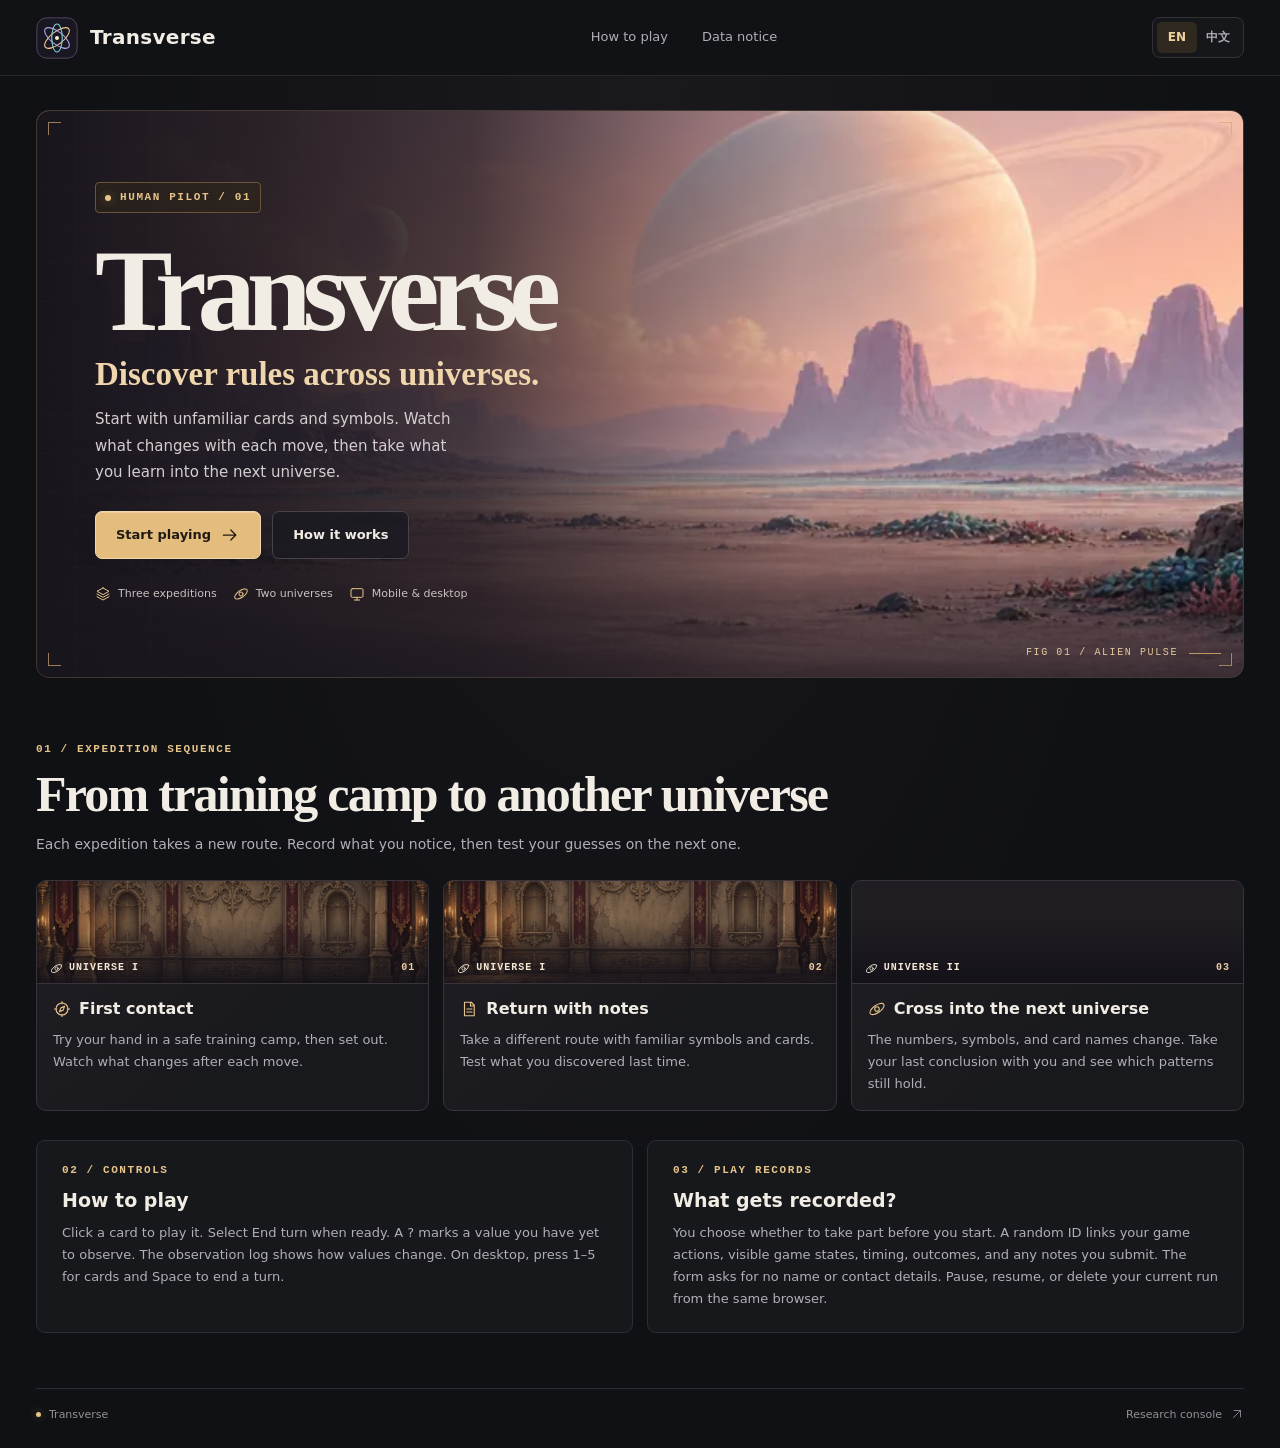
==== index.html @ e68b9b8f "Use the original Alien Pulse scene on the home page" ====
<!doctype html>
<html lang="en">
<head>
  <meta charset="utf-8">
  <meta name="agii-api" content="https://agii-field-lab.cheeky-elf-8664.chatgpt.site">
  <meta http-equiv="Content-Security-Policy" content="default-src 'none'; script-src 'self'; style-src 'self'; img-src 'self'; font-src 'self'; connect-src https://agii-field-lab.cheeky-elf-8664.chatgpt.site; form-action 'self'; base-uri 'none'">
  <meta name="viewport" content="width=device-width, initial-scale=1">
  <meta name="theme-color" content="#101114">
  <meta name="description" content="Transverse. A bilingual card game about discovering hidden rules across universes.">
  <meta name="robots" content="noindex, nofollow">
  <link rel="icon" href="./mark.svg" type="image/svg+xml">
  <link rel="stylesheet" href="./style.css?v=7">
  <link rel="stylesheet" href="./world-colors.css">
  <link rel="stylesheet" href="./world-layout.css?v=7">
  <title>Transverse</title>
</head>
<body>
  <div id="app"></div>
  <div id="announce" class="sr-only" aria-live="polite"></div>
  <noscript>Enable JavaScript to enter Transverse. 请启用 JavaScript 以进入 Transverse。</noscript>
  <script type="module" src="./app.mjs?v=7"></script>
</body>
</html>
---- style.css ----
:root {
  color-scheme: dark;
  --bg: #101114;
  --panel: #17181c;
  --panel-raised: #1c1d22;
  --line: #2d2e34;
  --line-warm: #51412d;
  --ink: #f2ede4;
  --muted: #b1aeb5;
  --dim: #949097;
  --gold: #e7c48a;
  --gold-bright: #f0d29e;
  --good: #add4ae;
  --mono: "Cascadia Mono", "SFMono-Regular", Consolas, monospace;
  --sans: Inter, system-ui, -apple-system, "Segoe UI", "Microsoft YaHei UI", "PingFang SC", sans-serif;
  --display: Georgia, "Times New Roman", serif;
  font: 16px/1.55 var(--sans);
  color: var(--ink);
  background: var(--bg);
}
html[lang="zh-CN"] { --display: "Songti SC", "Noto Serif CJK SC", SimSun, Georgia, serif; }
* { box-sizing: border-box; }
html { scroll-behavior: smooth; }
body { margin: 0; min-width: 280px; background: radial-gradient(ellipse at 50% 0, #1a191e 0, transparent 560px); }
body:has(dialog[open]) { overflow: hidden; }
button, input, textarea { font: inherit; }
a { color: inherit; text-decoration: none; }
button { color: inherit; cursor: pointer; }
button:disabled { cursor: default; opacity: .52; }
a:focus-visible, button:focus-visible, textarea:focus-visible, input:focus-visible, [tabindex]:focus-visible { outline: 2px solid var(--gold-bright); outline-offset: 3px; }
button:focus:not(:focus-visible) { outline: none; }
h1, h2, h3, p { margin: 0; }
svg { flex-shrink: 0; vertical-align: middle; }
.sr-only { position: absolute; width: 1px; height: 1px; padding: 0; margin: -1px; overflow: hidden; clip: rect(0,0,0,0); white-space: nowrap; border: 0; }
.frame { width: min(100% - 72px, 1240px); margin-inline: auto; }
.eyebrow { color: var(--gold); font: 600 11px/1.4 var(--mono); letter-spacing: .145em; text-transform: uppercase; }
.site-head { border-bottom: 1px solid #2a282d; background: #111215; }
.head-inner { display: flex; align-items: center; justify-content: space-between; gap: 24px; min-height: 75px; }
.brand { display: inline-flex; align-items: center; gap: 12px; flex-shrink: 0; }
.brand img { display: block; }
.brand strong { letter-spacing: .015em; line-height: 1.08; font-size: 20px; font-weight: 760; }
.site-head nav { display: flex; gap: 34px; color: var(--muted); font-size: 13px; }
.site-head nav a:hover, .site-foot a:hover { color: var(--gold-bright); }
.head-location { font-size: 13px; color: var(--muted); }
.head-tools { display: flex; align-items: center; gap: 10px; }
.language { display: flex; align-items: center; background: #16171b; border: 1px solid #343236; padding: 4px; border-radius: 8px; }
.language button { height: 31px; min-width: 40px; padding: 0 9px; border: 0; background: transparent; border-radius: 5px; color: var(--muted); font-size: 12px; font-weight: 700; }
.language button[aria-pressed="true"] { background: #30291f; color: var(--gold-bright); }
.language button:hover { color: var(--gold-bright); }
.icon-button { display: grid; place-items: center; width: 40px; height: 40px; border: 1px solid var(--line); border-radius: 7px; background: #191a1e; color: var(--muted); }
.icon-button:hover { color: var(--ink); border-color: var(--line-warm); }
.home-main { padding-top: 34px; }
.hero { position: relative; min-height: 568px; display: flex; align-items: center; isolation: isolate; overflow: hidden; border: 1px solid #413831; border-radius: 13px; background: #19151d; }
.hero-image, .hero-shade, .hero-grid { position: absolute; inset: 0; z-index: -1; }
.hero-image { background: url('./worlds/world-23.webp') 65% center / cover no-repeat; }
.hero-shade {
  background: linear-gradient(90deg, #19151d 0%, #19151de8 19%, #19151dc2 36%, #19151d20 63%, transparent 80%),
    linear-gradient(0deg, #19151db8, transparent 40%);
}
.hero-grid { opacity: .12; background-image: linear-gradient(#b99a6630 1px, transparent 1px), linear-gradient(90deg, #b99a6630 1px, transparent 1px); background-size: 38px 38px; mask-image: linear-gradient(90deg, #000, transparent 58%); }
.hero-content { padding: 43px 48px 47px 58px; width: min(100%, 650px); }
.hero-label { display: inline-flex; align-items: center; gap: 9px; border: 1px solid #6b5538; border-radius: 4px; padding: 7px 9px; background: #2d251a9c; }
.tag-dot, .status-dot, .foot-dot { flex: none; display: inline-block; width: 6px; height: 6px; border-radius: 50%; background: var(--gold); box-shadow: 0 0 10px #dcb87d70; }
.hero h1 { margin: 24px 0 11px; font: 560 clamp(62px, 9.1vw, 123px)/.92 Georgia, "Times New Roman", serif; letter-spacing: -.078em; }
.hero-tagline { max-width: 460px; margin-bottom: 12px; color: #f0d6ad; font: 550 clamp(21px, 2.6vw, 33px)/1.18 var(--display); text-wrap: balance; }
.hero-tagline + .hero-desc { max-width: 375px; }
.hero-desc { color: #d5ced0; font-size: 15px; line-height: 1.75; max-width: 400px; }
.hero-actions { display: flex; flex-wrap: wrap; gap: 11px; align-items: center; margin-top: 26px; }
.button { min-height: 43px; display: inline-flex; justify-content: center; align-items: center; gap: 9px; padding: 9px 16px; border: 1px solid transparent; border-radius: 7px; font-size: 13px; line-height: 1.28; font-weight: 750; text-align: center; transition: background .15s, border-color .15s, box-shadow .15s; }
.button.primary { color: #211913; border-color: #f0d8ad; background: #e4bd7e; box-shadow: inset 0 1px #f8ddb185; }
.button.primary:hover:enabled, a.button.primary:hover { background: #f2d59f; }
.button.secondary { color: var(--ink); border-color: #48434a; background: #1c1b21d9; }
.button.secondary:hover:enabled, a.button.secondary:hover { background: #29252a; border-color: #8b6f4b; }
.button.plain { color: var(--muted); background: transparent; }
.button.plain:hover:enabled { color: var(--ink); background: #242329; }
.button.danger { color: #23161a; border-color: #f2c3be; background: #eab2ad; }
.button.danger:hover:enabled { background: #f4d0cc; }
.button.danger-text { color: #f1b8b0; }
.hero-actions .button { min-height: 48px; padding-inline: 20px; }
.hero-facts { display: flex; flex-wrap: wrap; gap: 9px 16px; padding: 0; margin: 26px 0 0; list-style: none; }
.hero-facts li { display: inline-flex; align-items: center; gap: 7px; font-size: 11px; color: #c8c0bf; }
.hero-facts svg { color: var(--gold); }
.hero-plate { position: absolute; right: 22px; bottom: 19px; display: flex; align-items: center; gap: 11px; color: #e4c99c; text-transform: uppercase; font: 10px/1 var(--mono); letter-spacing: .16em; }
.hero-plate span { width: 32px; height: 1px; background: #bc965c; }
.corner { position: absolute; width: 13px; height: 13px; border: 0 solid #d2a972; opacity: .7; }
.top-left { top: 11px; left: 11px; border-width: 1px 0 0 1px; }
.top-right { top: 11px; right: 11px; border-width: 1px 1px 0 0; }
.bottom-left { bottom: 11px; left: 11px; border-width: 0 0 1px 1px; }
.bottom-right { bottom: 11px; right: 11px; border-width: 0 1px 1px 0; }
.home-section { padding: 64px 0 0; scroll-margin-top: 10px; }
.section-head .eyebrow { margin-bottom: 9px; }
.section-head h1, .section-head h2 { font: 600 clamp(31px, 4vw, 50px)/1.14 var(--display); letter-spacing: -.035em; }
.section-head > p:last-child { margin-top: 11px; color: var(--muted); font-size: 14px; }
.phase-grid { display: grid; grid-template-columns: repeat(3, minmax(0, 1fr)); gap: 14px; margin-top: 24px; }
.phase-tile { min-width: 0; overflow: hidden; border: 1px solid #39343b; border-radius: 10px; background: linear-gradient(140deg, #211e24, #18191d 64%); }
.phase-scene { position: relative; isolation: isolate; min-height: 103px; display: flex; align-items: flex-end; border-bottom: 1px solid #39343b; background: #232025; }
.phase-scene > img, .phase-scene::after { position: absolute; inset: 0; width: 100%; height: 100%; }
.phase-scene > img { z-index: -2; object-fit: cover; object-position: 48% 43%; }
.phase-tile:nth-child(2) .phase-scene > img { object-position: 48% 77%; }
.phase-scene::after { content: ''; z-index: -1; background: linear-gradient(0deg, #121017df, #1210172e 63%); }
.phase-coordinates { width: 100%; display: flex; align-items: center; justify-content: space-between; gap: 8px; padding: 8px 13px; color: #f5e8d4; font: 650 10px/1.4 var(--mono); letter-spacing: .1em; text-transform: uppercase; }
.phase-coordinates > span:first-child { display: inline-flex; align-items: center; gap: 6px; }
.phase-number { color: #ebcca2; }
.phase-content { padding: 13px 16px 16px; }
.phase-tile h3 { display: flex; align-items: center; gap: 8px; font-size: 16px; }
.phase-tile h3 svg { color: var(--gold); }
.option-icon { display: inline-grid; place-items: center; border: 1px solid #584833; border-radius: 7px; background: #2c241d; color: var(--gold); }
.phase-tile p, .info-tile > p:not(.eyebrow) { color: var(--muted); margin-top: 7px; font-size: 13px; line-height: 1.68; }
.home-info { display: grid; grid-template-columns: 1fr 1fr; gap: 14px; margin-top: 29px; }
.info-tile { padding: 22px 25px; border: 1px solid var(--line); border-radius: 9px; background: var(--panel); }
.info-tile h2 { font-size: 19px; margin-top: 7px; }
.info-tile .button { margin-top: 14px; }
.site-foot { margin-top: 55px; padding: 17px 0 25px; border-top: 1px solid var(--line); display: flex; align-items: center; justify-content: space-between; gap: 12px; font-size: 11px; color: var(--dim); }
.site-foot > * { display: inline-flex; align-items: center; gap: 8px; }
.foot-dot { width: 5px; height: 5px; }
.flash { display: flex; align-items: center; gap: 14px; margin-top: 15px; padding: 10px 13px; border: 1px solid var(--line-warm); border-radius: 6px; background: #2b231a; color: #edd5ab; font-size: 13px; }
.flash button { color: var(--gold-bright); background: transparent; border: 0; text-decoration: underline; }
.loading { color: var(--muted); padding-top: 50px; padding-bottom: 30px; }

.game-main { padding-top: 26px; }
.run-top { display: flex; align-items: flex-end; justify-content: space-between; gap: 12px; margin-bottom: 17px; }
.run-title h1 { font: 600 clamp(26px, 3.3vw, 41px)/1.15 var(--display); letter-spacing: -.035em; margin-top: 3px; }
.run-title h1 span { color: var(--gold); }
.run-title h1 small { font: 13px var(--mono); letter-spacing: .05em; color: var(--dim); }
.run-top-right { display: flex; align-items: center; gap: 14px; }
.life-dots { display: flex; align-items: center; gap: 5px; }
.life-dots span { display: grid; place-items: center; width: 28px; height: 26px; border-radius: 4px; border: 1px solid var(--line); color: var(--dim); font: 11px var(--mono); }
.life-dots .current { color: var(--gold-bright); border-color: #9d794c; background: #34291e; }
.life-dots .passed { color: var(--good); }
.save-mark { display: flex; align-items: center; gap: 6px; color: var(--muted); font-size: 11px; white-space: nowrap; }
.save-mark .status-dot { background: var(--good); box-shadow: 0 0 10px #add4ae52; }
.route-track { display: flex; align-items: center; gap: 13px; margin-bottom: 16px; min-height: 51px; border: 1px solid var(--line); border-radius: 8px; padding: 8px 13px; background: var(--panel); }
.route-track .eyebrow { color: var(--muted); white-space: nowrap; }
.route-track ol { display: flex; align-items: center; list-style: none; margin: 0; padding: 0; }
.route-track li { display: flex; align-items: center; color: #8a8589; }
.route-track li::after { content: ''; width: clamp(9px, 2vw, 24px); height: 1px; background: var(--line); }
.route-track li:last-child::after { display: none; }
.route-track li svg { width: 29px; height: 28px; padding: 5px; border: 1px solid #343137; border-radius: 4px; }
.route-track li.passed svg { color: var(--muted); }
.route-track li.current svg { color: var(--gold-bright); border-color: #937145; background: #34281d; }
.game-grid { display: grid; grid-template-columns: minmax(0, 2.25fr) minmax(260px, 1fr); gap: 16px; align-items: start; }
.combat-block { min-width: 0; }
.arena { min-height: 308px; display: grid; grid-template-rows: auto minmax(144px, 1fr) auto; position: relative; isolation: isolate; overflow: hidden; border: 1px solid #554637; border-radius: 10px; background: #18151a; }
.arena-visual, .arena-shade { position: absolute; inset: 0; z-index: -1; }
.arena-visual { opacity: .85; }
.arena-shade { background: radial-gradient(ellipse at 50% 40%, #15131740 0, #121217bc 70%), linear-gradient(0deg, #101115 0, transparent 70%); }
.arena-top { padding: 14px 17px 0; display: flex; justify-content: space-between; gap: 10px; align-items: center; }
.arena-top .eyebrow { display: flex; align-items: center; gap: 7px; }
.arena-turn { font-size: 12px; color: var(--muted); }
.arena-turn strong { color: var(--ink); font: 15px var(--mono); margin-left: 4px; }
.arena-figure { display: grid; place-items: center; padding-top: 1px; }
.arena-readouts { display: grid; grid-template-columns: 1fr 1fr; gap: 13px; padding: 0 14px 14px; }
.readout { min-width: 0; min-height: 86px; padding: 8px 9px; border: 1px solid #4a3e34; border-radius: 6px; background: #141316e8; }
.readout h2 { color: var(--muted); font-size: 10px; letter-spacing: .09em; text-transform: uppercase; margin-bottom: 4px; }
.readout h2 span { letter-spacing: 0; text-transform: none; margin-left: 3px; color: var(--gold); }
.slots { display: flex; flex-wrap: wrap; gap: 4px; margin: 0; }
.slots div { display: grid; justify-items: center; min-width: 34px; padding: 2px 4px; line-height: 1.23; border: 1px solid #3b3539; border-radius: 3px; background: #211d23; }
.slots dt { font: 9px var(--mono); color: var(--dim); }
.slots dd { margin: 2px 0 0; font: 700 15px/1 var(--mono); color: var(--ink); }
.slots .unknown { color: #c5a77e; }
.camp-line { margin-top: 9px; display: flex; align-items: center; gap: 8px; font-size: 11px; color: var(--muted); }
.camp-count { display: inline-block; white-space: nowrap; padding: 3px 6px; border: 1px solid #5e4c36; border-radius: 4px; color: var(--gold); font: 600 10px/1.35 var(--mono); }
.quick-observation { display: none; }
.hand { margin-top: 16px; }
.hand-title { display: flex; align-items: center; justify-content: space-between; margin-bottom: 8px; }
.hand-title h2 { font-size: 13px; font-weight: 730; }
.hand-title span { font: 11px var(--mono); color: var(--dim); }
.cards { display: grid; grid-template-columns: repeat(5, minmax(0, 1fr)); gap: 8px; min-height: 121px; }
.hand-card { min-width: 0; min-height: 121px; padding: 6px 7px 8px; display: grid; grid-template-rows: auto 1fr auto auto; justify-items: center; color: #eee2d1; text-align: center; border: 1px solid #564531; border-radius: 8px; background: radial-gradient(ellipse at 50% 37%, #413128 0, transparent 66%), #201c23; transition: transform .15s, border-color .15s, background-color .15s; }
.hand-card:hover:enabled { transform: translateY(-3px); border-color: #e4bd7e; background-color: #2a222a; }
.card-top { display: flex; justify-content: space-between; align-items: center; width: 100%; }
.card-top kbd { color: #b1a49a; font: 10px/1 var(--mono); }
.card-cost { display: grid; place-items: center; min-width: 21px; height: 21px; border: 1px solid #a27d4e; border-radius: 50%; color: var(--gold-bright); font: 600 11px var(--mono); background: #302418; }
.card-sigil { color: #dbb57b; }
.card-sigil svg { width: 51px; height: 51px; }
.hand-card strong { max-width: 100%; font: 700 clamp(10px, 1.45vw, 13px)/1.3 var(--mono); overflow-wrap: anywhere; }
.card-rule { width: 21px; height: 1px; background: #8f6c46; margin-top: 6px; }
.empty-hand { grid-column: 1 / -1; place-content: center; color: var(--muted); border: 1px dashed var(--line); border-radius: 8px; padding: 13px; text-align: center; font-size: 13px; }
.turn-actions, .camp-actions { display: flex; gap: 8px; align-items: center; }
.turn-actions { justify-content: space-between; margin-top: 12px; }
.notebook { min-width: 0; border: 1px solid #39363e; border-radius: 9px; overflow: hidden; background: #17181d; }
.log-tabs { display: grid; grid-template-columns: 1fr 1fr; border-bottom: 1px solid #333139; }
.log-tabs button { min-height: 46px; padding: 5px 6px; display: flex; justify-content: center; align-items: center; gap: 5px; border: 0; border-bottom: 2px solid transparent; background: #1b1b21; color: var(--muted); font-size: 11px; line-height: 1.15; font-weight: 700; }
.log-tabs button + button { border-left: 1px solid #333139; }
.log-tabs button:hover { color: var(--ink); }
.log-tabs button[aria-pressed="true"] { background: #252128; color: var(--gold-bright); border-bottom-color: #d0a26a; }
.log-tabs sup { color: var(--gold-bright); font: 9px var(--mono); }
.log-scroll { height: min(498px, 60vh); min-height: 235px; overflow: auto; scrollbar-color: #51414a transparent; overscroll-behavior: contain; }
.log-list { margin: 0; padding: 0 11px; list-style: none; }
.log-list > li { padding: 10px 1px; border-bottom: 1px solid #2c2b32; }
.log-list > li:last-child { border-bottom: 0; }
.log-line-title { display: flex; gap: 8px; align-items: baseline; font-size: 12px; color: #dcd4d5; }
.log-seq { font: 10px var(--mono); color: var(--dim); }
.deltas { display: flex; flex-wrap: wrap; gap: 4px; margin: 5px 0 0 27px; }
.delta { font: 10px/1.3 var(--mono); padding: 2px 4px; border-radius: 3px; background: #25232b; color: #d5ccd2; }
.delta b { color: var(--gold); }
.delta span { color: #a59aa2; }
.log-list li p { padding-left: 27px; color: var(--muted); font-size: 11px; }
.carried-notes { padding: 12px; color: var(--muted); font-size: 13px; }
.carried-notes article { padding: 11px 10px; border: 1px solid var(--line); border-radius: 5px; background: #1d1c22; }
.carried-notes article + article { margin-top: 7px; }
.carried-notes article p { margin-top: 5px; white-space: pre-wrap; overflow-wrap: anywhere; }
.carried-notes .eyebrow { font-size: 9px; }
.step-panel { min-height: 360px; border: 1px solid #4d4035; border-radius: 10px; overflow: hidden; background: linear-gradient(137deg, #271f24, #17181d 57%); }
.step-art { height: 120px; display: grid; place-items: center; color: var(--gold); border-bottom: 1px solid #493b32; background: radial-gradient(ellipse at 50% 50%, #493524 0, #201c23 58%); }
.step-art svg { filter: drop-shadow(0 0 14px #d8ae6c6b); }
.step-content { padding: 21px 25px 26px; }
.step-content h2 { margin-top: 5px; font: 600 clamp(23px, 3.1vw, 34px)/1.18 var(--display); }
.step-content p { margin-top: 8px; color: var(--muted); font-size: 13px; }
.options { display: grid; grid-template-columns: repeat(auto-fit, minmax(min(155px, 100%), 1fr)); gap: 8px; margin-top: 19px; }
.option { display: flex; align-items: center; gap: 8px; min-height: 51px; padding: 7px 9px; border: 1px solid #514235; border-radius: 6px; background: #231e24; color: var(--ink); text-align: left; font-size: 13px; font-weight: 700; }
.option:hover:enabled { border-color: #bd9865; background: #30242a; }
.option > svg { margin-left: auto; color: #c8a576; width: 15px; }
.option-icon { width: 32px; height: 32px; font: 10px var(--mono); flex: none; }
.option-icon svg { width: 20px; height: 20px; }
.skip-reward { margin-top: 6px; }
#note-form { margin-top: 13px; }
textarea { resize: vertical; width: 100%; min-height: 98px; padding: 10px; border: 1px solid #4b4248; border-radius: 6px; background: #15151a; color: var(--ink); font-size: 14px; }
textarea::placeholder { color: var(--dim); }
.note-actions { display: flex; align-items: center; gap: 8px; margin-top: 8px; }
#note-count { margin-right: auto; color: var(--dim); font: 11px var(--mono); }
.complete-panel { max-width: 790px; margin: 14px auto 0; padding: 37px 29px 31px; text-align: center; border: 1px solid #5c4933; border-radius: 12px; background: radial-gradient(ellipse at 50% 0, #3a2c22 0, #19181e 60%); }
.complete-sigil { color: var(--gold-bright); margin-bottom: 14px; }
.complete-panel h1 { font: 600 clamp(32px, 5vw, 55px)/1.12 var(--display); margin: 7px 0; }
.complete-panel > p:not(.eyebrow) { color: var(--muted); }
.result-grid { margin: 21px auto 16px; display: grid; grid-template-columns: repeat(3, 1fr); gap: 8px; max-width: 630px; }
.result-grid article { display: grid; gap: 4px; border: 1px solid var(--line-warm); border-radius: 7px; padding: 11px 6px; background: #1c1a20; }
.result-grid small { color: var(--muted); }
.run-id { display: flex; align-items: center; justify-content: center; flex-wrap: wrap; gap: 7px; font-size: 11px; color: var(--muted); }
.run-id code, .run-id strong { color: var(--gold); overflow-wrap: anywhere; }
.complete-actions { display: flex; justify-content: center; flex-wrap: wrap; gap: 8px; margin-top: 19px; }

dialog { width: min(100% - 28px, 510px); max-height: calc(100% - 28px); overflow: auto; border: 1px solid #6c553d; border-radius: 11px; padding: 24px; color: var(--ink); background: #1e1b22; box-shadow: 0 24px 80px #0009; }
dialog::backdrop { background: #0c0b10d9; backdrop-filter: blur(3px); }
.dialog-close { position: absolute; right: 10px; top: 10px; width: 33px; height: 33px; }
dialog h2 { margin: 5px 28px 10px 0; font: 600 29px/1.15 var(--display); }
dialog p:not(.eyebrow) { color: var(--muted); margin-top: 10px; font-size: 13px; line-height: 1.65; }
.check-label { display: flex; align-items: center; gap: 9px; margin-top: 14px; padding: 10px; border: 1px solid #4e423c; border-radius: 6px; background: #282126; font-size: 13px; }
.check-label input { width: 17px; height: 17px; flex: none; accent-color: var(--gold); }
.dialog-actions { display: flex; justify-content: flex-end; flex-wrap: wrap; gap: 7px; margin-top: 15px; }
.menu-options { display: grid; gap: 8px; }
.dialog-alert { padding: 6px 8px; border: 1px solid var(--line-warm); border-radius: 4px; }
div.dialog-alert { margin-top: 10px; }
dialog div.dialog-alert p { margin: 0; }
.research-main { padding-top: 41px; }
.research-main .info-tile { margin-top: 19px; max-width: 565px; }
.stat-grid { display: grid; grid-template-columns: repeat(4, minmax(0, 1fr)); gap: 9px; margin-top: 19px; }
.stat-tile { display: grid; gap: 6px; padding: 13px; border: 1px solid var(--line); border-radius: 7px; background: var(--panel); }
.stat-tile span { color: var(--muted); font-size: 12px; }
.stat-tile strong { color: var(--gold-bright); font: 650 clamp(16px, 3vw, 26px) var(--mono); }
.research-actions { display: flex; flex-wrap: wrap; gap: 7px; margin-top: 15px; }
.research-table { margin-top: 16px; padding: 13px; border: 1px solid var(--line); border-radius: 7px; background: var(--panel); }
.research-table h2 { font-size: 16px; margin-bottom: 7px; }
.research-table p { color: var(--muted); font-size: 13px; }
.table-scroll { overflow-x: auto; }
table { width: 100%; border-collapse: collapse; text-align: left; font-size: 12px; }
th, td { padding: 7px 8px; border-bottom: 1px solid var(--line); white-space: nowrap; }
th { color: var(--muted); }
td code { color: var(--gold); }
.run-link { display: inline-flex; align-items: center; gap: 5px; min-height: 32px; padding: 3px 7px; border: 1px solid var(--line-warm); border-radius: 5px; background: transparent; color: var(--gold-bright); }
.run-link:hover, .run-link[aria-expanded="true"] { background: #312820; }
.more-records { margin-top: 10px; }
.run-detail { scroll-margin: 12px; }
.run-detail-head { display: flex; justify-content: space-between; gap: 10px; flex-wrap: wrap; margin-bottom: 8px; }
.run-detail-head code { color: var(--gold); font: 11px var(--mono); overflow-wrap: anywhere; }
.run-detail-head .button { min-height: 32px; padding: 5px 8px; }
.event-list { display: grid; gap: 5px; margin-top: 10px; }
.event-row { border: 1px solid var(--line); border-radius: 6px; background: #1b1b21; }
.event-row > summary { display: grid; grid-template-columns: 44px minmax(140px, 1fr) minmax(120px, .8fr) auto; align-items: baseline; gap: 8px; min-height: 40px; padding: 9px 11px; cursor: pointer; }
.event-row > summary:hover, .event-row[open] > summary { background: #29242a; }
.event-row > summary code { color: var(--gold); }
.event-row > summary strong { font-size: 13px; }
.event-row > summary :is(span,time) { color: var(--muted); font-size: 11px; }
.event-content { padding: 10px 11px 13px; border-top: 1px solid var(--line); }
.event-content h4 { margin: 10px 0 4px; font-size: 12px; }
.event-content .log-list { padding-inline: 0; }
.event-note { white-space: pre-wrap; overflow-wrap: anywhere; }
.event-raw { margin-top: 9px; color: var(--gold); font-size: 12px; }
.event-raw > summary { cursor: pointer; }
.event-raw pre { max-height: 330px; overflow: auto; padding: 8px; border: 1px solid var(--line); border-radius: 4px; background: #121318; color: var(--ink); font: 11px/1.5 var(--mono); }

@media (max-width: 950px) {
  .frame { width: calc(100% - 44px); }
  .hero { min-height: 518px; }
  .hero-content { padding-left: 37px; }
  .hero-shade { background: linear-gradient(90deg, #19151df7, #19151de8 27%, #19151d9e 53%, #19151d1a 78%), linear-gradient(0deg, #19151db8, transparent 40%); }
}
@media (max-width: 710px) {
  .frame { width: calc(100% - 30px); }
  .head-inner { min-height: 64px; }
  .site-head nav, .head-location { display: none; }
  .home-main { padding-top: 16px; }
  .hero { min-height: 500px; align-items: flex-end; }
  .hero-image { background-position: 73% center; }
  .hero-shade {
    background: linear-gradient(90deg, #19151d85, transparent 78%),
      linear-gradient(0deg, #19151dfa, #19151dc7 43%, #19151d7a 67%, transparent 100%);
  }
  .hero-content { padding: 30px 24px 52px; }
  .hero h1 { font-size: clamp(46px, 13.6vw, 87px); }
  .hero-tagline { max-width: 280px; }
  .hero-desc { max-width: 310px; font-size: 14px; }
  .hero-facts { margin-top: 20px; }
  .hero-plate { bottom: 14px; right: 18px; }
  .home-section { padding-top: 35px; }
  .phase-grid, .home-info, .game-grid { grid-template-columns: 1fr; }
  .phase-grid { gap: 8px; margin-top: 15px; }
  .phase-scene { min-height: 76px; }
  .phase-content { padding: 10px 12px 12px; }
  .home-info { margin-top: 16px; gap: 8px; }
  .info-tile { padding: 14px; }
  .site-foot { margin-top: 34px; }
  .game-main { padding-top: 17px; }
  .game-grid { gap: 13px; }
  .arena { min-height: 236px; grid-template-rows: auto minmax(110px, 1fr) auto; }
  .arena-readouts { gap: 6px; padding: 0 8px 8px; }
  .readout { min-height: 66px; padding: 5px 6px; }
  .slots div { min-width: 25px; padding: 1px 3px; }
  .slots dd { font-size: 12px; }
  .cards { gap: 5px; min-height: 93px; }
  .hand-card { min-height: 93px; padding: 4px 3px 5px; }
  .card-sigil svg { width: 39px; height: 39px; }
  .card-rule { margin-top: 4px; }
  .hand { margin-top: 10px; }
  .card-cost { min-width: 17px; height: 17px; font-size: 9px; }
  .log-scroll { height: 230px; min-height: 0; }
  .quick-observation { display: block; background: #19191e; border: 1px solid var(--line); border-radius: 5px; margin-top: 7px; }
  .quick-observation .log-list > li { padding: 5px 0; }
  .turn-actions { margin-top: 8px; }
  .turn-actions .button { padding: 7px 8px; font-size: 12px; }
  .step-panel { min-height: 0; }
  .step-art { height: 88px; }
  .step-art svg { width: 41px; }
  .step-content { padding: 15px; }
  .stat-grid { grid-template-columns: repeat(2, minmax(0, 1fr)); }
  .event-row > summary { grid-template-columns: 33px minmax(0, 1fr); gap: 4px 7px; }
  .event-row > summary time { grid-column: 2; }
}
@media (max-width: 390px) {
  .frame { width: calc(100% - 22px); }
  .hero-content { padding-inline: 18px; }
  .hero-actions .button { padding-inline: 12px; }
  .hero-facts { gap: 7px 9px; }
  .hero-facts li { font-size: 10px; }
  .life-dots { display: none; }
  .route-track { gap: 6px; padding-inline: 7px; }
  .route-track .eyebrow { font-size: 9px; }
  .route-track li svg { width: 23px; height: 23px; padding: 3px; }
  .route-track li::after { width: 6px; }
  .turn-actions, .camp-actions { gap: 4px; }
  .turn-actions .button { min-height: 42px; padding-inline: 5px; font-size: 11px; }
  .camp-actions svg { display: none; }
  .result-grid .eyebrow { font-size: 8px; }
  .result-grid strong { font-size: 13px; }
}
@media (prefers-reduced-motion: reduce) {
  *, *::before, *::after { scroll-behavior: auto !important; transition: none !important; }
}
---- world-colors.css ----
.world-shell[data-world="0"] {
  --world-bg: #080808;
  --world-panel: #090909;
  --world-ink: #eee9d9;
  --world-muted: #b5ae9e;
  --world-accent: #b52332;
  --world-accent2: #e8cb72;
  --world-edge: #841722;
  --world-key: #eee9d9;
  --world-on-accent: #fffaf0;
  --world-scheme: dark;
  --world-saved: #a6d6a8;
}
.world-shell[data-world="1"] {
  --world-bg: #171713;
  --world-panel: #26261d;
  --world-ink: #e8dfbc;
  --world-muted: #b8ad8a;
  --world-accent: #a5a178;
  --world-accent2: #d8b960;
  --world-edge: #6e7158;
  --world-key: #a5a178;
  --world-on-accent: #101014;
  --world-scheme: dark;
  --world-saved: #a6d6a8;
}
.world-shell[data-world="2"] {
  --world-bg: #14100f;
  --world-panel: #24201c;
  --world-ink: #f2dfbb;
  --world-muted: #bba58d;
  --world-accent: #ca653a;
  --world-accent2: #edb640;
  --world-edge: #815142;
  --world-key: #f2dfbb;
  --world-on-accent: #101014;
  --world-scheme: dark;
  --world-saved: #a6d6a8;
}
.world-shell[data-world="3"] {
  --world-bg: #050f0d;
  --world-panel: #0a211b;
  --world-ink: #c5ffb5;
  --world-muted: #83c7a2;
  --world-accent: #71e993;
  --world-accent2: #d4fa70;
  --world-edge: #2b7557;
  --world-key: #71e993;
  --world-on-accent: #101014;
  --world-scheme: dark;
  --world-saved: #a6d6a8;
}
.world-shell[data-world="4"] {
  --world-bg: #171f20;
  --world-panel: #243031;
  --world-ink: #f1ead1;
  --world-muted: #b2beb2;
  --world-accent: #e7c983;
  --world-accent2: #88bcb8;
  --world-edge: #819b8f;
  --world-key: #e7c983;
  --world-on-accent: #101014;
  --world-scheme: dark;
  --world-saved: #a6d6a8;
}
.world-shell[data-world="5"] {
  --world-bg: #150b2a;
  --world-panel: #231138;
  --world-ink: #f6dbf4;
  --world-muted: #b89ec9;
  --world-accent: #f265bf;
  --world-accent2: #63f7d6;
  --world-edge: #833279;
  --world-key: #f265bf;
  --world-on-accent: #101014;
  --world-scheme: dark;
  --world-saved: #a6d6a8;
}
.world-shell[data-world="6"] {
  --world-bg: #081a1e;
  --world-panel: #102b30;
  --world-ink: #e8ddbd;
  --world-muted: #96b9b7;
  --world-accent: #c8a466;
  --world-accent2: #62c5c8;
  --world-edge: #8d7950;
  --world-key: #c8a466;
  --world-on-accent: #101014;
  --world-scheme: dark;
  --world-saved: #a6d6a8;
}
.world-shell[data-world="7"] {
  --world-bg: #392d28;
  --world-panel: #514033;
  --world-ink: #f3dfb2;
  --world-muted: #cdb68c;
  --world-accent: #deae61;
  --world-accent2: #a65742;
  --world-edge: #9b704b;
  --world-key: #f3dfb2;
  --world-on-accent: #101014;
  --world-scheme: dark;
  --world-saved: #a6d6a8;
}
.world-shell[data-world="8"] {
  --world-bg: #e2d9bb;
  --world-panel: #f2e9d1;
  --world-ink: #302f29;
  --world-muted: #55543e;
  --world-accent: #a7413e;
  --world-accent2: #5f8070;
  --world-edge: #8d8061;
  --world-key: #302f29;
  --world-on-accent: #fffaf0;
  --world-scheme: light;
  --world-saved: #276740;
}
.world-shell[data-world="9"] {
  --world-bg: #080e1a;
  --world-panel: #101d2c;
  --world-ink: #e2eaf6;
  --world-muted: #99adc7;
  --world-accent: #9faece;
  --world-accent2: #80c8e1;
  --world-edge: #4a6283;
  --world-key: #9faece;
  --world-on-accent: #101014;
  --world-scheme: dark;
  --world-saved: #a6d6a8;
}
.world-shell[data-world="10"] {
  --world-bg: #111111;
  --world-panel: #202020;
  --world-ink: #e1e1dc;
  --world-muted: #a4a4a0;
  --world-accent: #bdbdb6;
  --world-accent2: #888888;
  --world-edge: #606060;
  --world-key: #bdbdb6;
  --world-on-accent: #101014;
  --world-scheme: dark;
  --world-saved: #a6d6a8;
}
.world-shell[data-world="11"] {
  --world-bg: #071d20;
  --world-panel: #102d2e;
  --world-ink: #e5f6dc;
  --world-muted: #9ccbc7;
  --world-accent: #8adeb4;
  --world-accent2: #81c4ff;
  --world-edge: #447b70;
  --world-key: #8adeb4;
  --world-on-accent: #101014;
  --world-scheme: dark;
  --world-saved: #a6d6a8;
}
.world-shell[data-world="12"] {
  --world-bg: #171d23;
  --world-panel: #222c31;
  --world-ink: #e0e3c8;
  --world-muted: #acb4a3;
  --world-accent: #c3be72;
  --world-accent2: #94c3c0;
  --world-edge: #687e78;
  --world-key: #c3be72;
  --world-on-accent: #101014;
  --world-scheme: dark;
  --world-saved: #a6d6a8;
}
.world-shell[data-world="13"] {
  --world-bg: #292d2b;
  --world-panel: #383d36;
  --world-ink: #e9dfc1;
  --world-muted: #b9b5a0;
  --world-accent: #e1986c;
  --world-accent2: #a5bbaa;
  --world-edge: #81796a;
  --world-key: #e9dfc1;
  --world-on-accent: #101014;
  --world-scheme: dark;
  --world-saved: #a6d6a8;
}
.world-shell[data-world="14"] {
  --world-bg: #22151b;
  --world-panel: #332025;
  --world-ink: #f0d8af;
  --world-muted: #bba497;
  --world-accent: #c2a364;
  --world-accent2: #b35f65;
  --world-edge: #896350;
  --world-key: #c2a364;
  --world-on-accent: #101014;
  --world-scheme: dark;
  --world-saved: #a6d6a8;
}
.world-shell[data-world="15"] {
  --world-bg: #131a19;
  --world-panel: #1c2926;
  --world-ink: #f2e3bd;
  --world-muted: #b0b99a;
  --world-accent: #e0ba65;
  --world-accent2: #d76456;
  --world-edge: #82704b;
  --world-key: #e0ba65;
  --world-on-accent: #101014;
  --world-scheme: dark;
  --world-saved: #a6d6a8;
}
.world-shell[data-world="16"] {
  --world-bg: #29261f;
  --world-panel: #3a362b;
  --world-ink: #e4d6b5;
  --world-muted: #bfb28f;
  --world-accent: #c9aa64;
  --world-accent2: #9baa79;
  --world-edge: #8c7856;
  --world-key: #c9aa64;
  --world-on-accent: #101014;
  --world-scheme: dark;
  --world-saved: #a6d6a8;
}
.world-shell[data-world="17"] {
  --world-bg: #dfc797;
  --world-panel: #f1e1b9;
  --world-ink: #403025;
  --world-muted: #624a35;
  --world-accent: #b55338;
  --world-accent2: #567f76;
  --world-edge: #876243;
  --world-key: #403025;
  --world-on-accent: #fffaf0;
  --world-scheme: light;
  --world-saved: #276740;
}
.world-shell[data-world="18"] {
  --world-bg: #e3daca;
  --world-panel: #f6ecda;
  --world-ink: #3c4a45;
  --world-muted: #4e5d50;
  --world-accent: #c16b52;
  --world-accent2: #538f8b;
  --world-edge: #799b91;
  --world-key: #3c4a45;
  --world-on-accent: #101014;
  --world-scheme: light;
  --world-saved: #276740;
}
.world-shell[data-world="19"] {
  --world-bg: #222d29;
  --world-panel: #303b34;
  --world-ink: #e4e4c8;
  --world-muted: #bdc3a7;
  --world-accent: #dce1bb;
  --world-accent2: #a4b394;
  --world-edge: #929f85;
  --world-key: #dce1bb;
  --world-on-accent: #101014;
  --world-scheme: dark;
  --world-saved: #a6d6a8;
}
.world-shell[data-world="20"] {
  --world-bg: #172d25;
  --world-panel: #294735;
  --world-ink: #d7e5a4;
  --world-muted: #9fbc79;
  --world-accent: #b4d17f;
  --world-accent2: #748f55;
  --world-edge: #718d57;
  --world-key: #b4d17f;
  --world-on-accent: #101014;
  --world-scheme: dark;
  --world-saved: #a6d6a8;
}
.world-shell[data-world="21"] {
  --world-bg: #141e38;
  --world-panel: #202e4a;
  --world-ink: #ede6c4;
  --world-muted: #adbacb;
  --world-accent: #deba71;
  --world-accent2: #86c7d4;
  --world-edge: #827555;
  --world-key: #deba71;
  --world-on-accent: #101014;
  --world-scheme: dark;
  --world-saved: #a6d6a8;
}
.world-shell[data-world="22"] {
  --world-bg: #0f1020;
  --world-panel: #1b1731;
  --world-ink: #f6dff1;
  --world-muted: #bfa3c9;
  --world-accent: #f272ba;
  --world-accent2: #67e5ed;
  --world-edge: #883e8a;
  --world-key: #f272ba;
  --world-on-accent: #101014;
  --world-scheme: dark;
  --world-saved: #a6d6a8;
}
.world-shell[data-world="23"] {
  --world-bg: #12222b;
  --world-panel: #1b3540;
  --world-ink: #e5f1e9;
  --world-muted: #a2c8cd;
  --world-accent: #7de1d5;
  --world-accent2: #e4b07c;
  --world-edge: #4e8390;
  --world-key: #7de1d5;
  --world-on-accent: #101014;
  --world-scheme: dark;
  --world-saved: #a6d6a8;
}
.world-shell[data-world="24"] {
  --world-bg: #182633;
  --world-panel: #243b49;
  --world-ink: #e2edf0;
  --world-muted: #a9c5d1;
  --world-accent: #caaa74;
  --world-accent2: #98d0df;
  --world-edge: #6d91a0;
  --world-key: #caaa74;
  --world-on-accent: #101014;
  --world-scheme: dark;
  --world-saved: #a6d6a8;
}
.world-shell[data-world="25"] {
  --world-bg: #27231c;
  --world-panel: #3b3427;
  --world-ink: #e6d9b5;
  --world-muted: #b5ad8e;
  --world-accent: #c7a86a;
  --world-accent2: #8fa99c;
  --world-edge: #8b7752;
  --world-key: #c7a86a;
  --world-on-accent: #101014;
  --world-scheme: dark;
  --world-saved: #a6d6a8;
}
.world-shell[data-world="26"] {
  --world-bg: #cbc9b9;
  --world-panel: #e2dfcc;
  --world-ink: #383d36;
  --world-muted: #505647;
  --world-accent: #797c63;
  --world-accent2: #947f61;
  --world-edge: #919581;
  --world-key: #383d36;
  --world-on-accent: #101014;
  --world-scheme: light;
  --world-saved: #276740;
}
.world-shell[data-world="27"] {
  --world-bg: #1e2012;
  --world-panel: #2c301c;
  --world-ink: #f2e7b3;
  --world-muted: #bfb97e;
  --world-accent: #dcbd65;
  --world-accent2: #9cbb6d;
  --world-edge: #7d824e;
  --world-key: #dcbd65;
  --world-on-accent: #101014;
  --world-scheme: dark;
  --world-saved: #a6d6a8;
}
.world-shell[data-world="28"] {
  --world-bg: #05232f;
  --world-panel: #0a3945;
  --world-ink: #dcfcf1;
  --world-muted: #99cbcb;
  --world-accent: #6be4ce;
  --world-accent2: #edbb7c;
  --world-edge: #367f8b;
  --world-key: #6be4ce;
  --world-on-accent: #101014;
  --world-scheme: dark;
  --world-saved: #a6d6a8;
}
.world-shell[data-world="29"] {
  --world-bg: #e1dbe0;
  --world-panel: #f4eef0;
  --world-ink: #594e63;
  --world-muted: #61556b;
  --world-accent: #b75d81;
  --world-accent2: #659596;
  --world-edge: #b8a4b3;
  --world-key: #594e63;
  --world-on-accent: #101014;
  --world-scheme: light;
  --world-saved: #276740;
}
---- world-layout.css ----
@font-face {
  font-family: "AGII Retro";
  src: url('./retro-font.woff') format('woff');
  font-display: swap;
}

.world-shell {
  --ink: var(--world-ink);
  --muted: var(--world-muted);
  --dim: var(--world-muted);
  --gold: var(--world-key);
  --gold-bright: var(--world-key);
  --line: var(--world-edge);
  --line-warm: var(--world-edge);
  --panel: var(--world-panel);
  --panel-raised: color-mix(in srgb, var(--world-panel), var(--world-ink) 7%);
  --surface: color-mix(in srgb, var(--world-panel) 93%, transparent);
  --trim: color-mix(in srgb, var(--world-panel), var(--world-accent) 16%);
  --world-radius: 8px;
  --card-radius: 8px;
  --readout-radius: 5px;
  --world-heading: var(--display);
  --world-card-font: var(--mono);
  color: var(--world-ink);
  color-scheme: var(--world-scheme);
  padding-bottom: 24px;
  background: radial-gradient(ellipse at 50% 12%, var(--trim) 0, transparent 75%), var(--world-bg);
}
.world-shell[data-type="pixel"] { --world-heading: "AGII Retro", var(--display); }
.world-shell[data-type="terminal"] { --world-heading: var(--mono); }
.world-shell[data-type="sans"] { --world-heading: var(--sans); }
.world-shell .run-title h1, .world-shell .step-content h2 { font-family: var(--world-heading); }
.world-shell[data-type="pixel"] .run-title h1 { font-size: clamp(20px, 3vw, 32px); line-height: 1.28; }
.world-shell[data-type="pixel"] .step-content h2 { font-size: clamp(18px, 2.6vw, 27px); }
.world-name { display: flex; align-items: center; gap: 9px; flex-wrap: wrap; color: var(--world-ink); font-size: 12px; font-weight: 730; margin-bottom: 4px; }
.world-name .eyebrow { display: inline-flex; align-items: center; gap: 6px; padding: 3px 6px; border: 1px solid var(--world-edge); border-radius: var(--readout-radius); background: var(--world-panel); }
.world-coordinate { color: var(--world-muted); font: 10px var(--mono); }
.arrival { display: inline-flex; align-items: center; gap: 5px; color: var(--world-key); font-size: 11px; }
.world-shell .save-mark .status-dot { background: var(--world-saved); box-shadow: none; }
.world-shell .save-mark[data-pending="true"] .status-dot { background: var(--world-key); }
.world-shell .tag-dot { background: var(--world-accent2); box-shadow: 0 0 8px var(--world-accent2); }
.world-shell .life-dots .current, .world-shell .route-track li.current svg { background: var(--trim); border-color: var(--world-accent); }
.world-shell .life-dots .passed, .world-shell .route-track li, .world-shell .route-track li.passed svg { color: var(--world-muted); }
.world-shell .route-track li svg { border-color: var(--world-edge); }
.world-shell .route-track, .world-shell .notebook, .world-shell .step-panel, .world-shell .arena, .world-shell .complete-panel { border-radius: var(--world-radius); border-color: var(--world-edge); }
.world-shell .button.primary { background: var(--world-accent); border-color: var(--world-accent); color: var(--world-on-accent); box-shadow: none; }
.world-shell .button.primary:hover:enabled { background: color-mix(in srgb, var(--world-accent) 85%, var(--world-panel)); }
.world-shell .button.secondary, .world-shell a.button.secondary { color: var(--world-ink); background: var(--world-panel); border-color: var(--world-edge); }
.world-shell .button.secondary:hover:enabled, .world-shell a.button.secondary:hover { background: var(--trim); border-color: var(--world-accent); }
.world-shell .button.plain:hover:enabled { color: var(--world-ink); background: var(--trim); }
.world-shell .button, .world-shell .option { border-radius: var(--readout-radius); }
.world-shell :focus-visible { outline-color: var(--world-key); }

.world-shell .arena {
  grid-template: "top" auto "figure" minmax(160px, 1fr) "readouts" auto / minmax(0, 1fr);
  min-height: 326px;
  background: var(--world-bg);
}
.arena-visual img, .arena-visual > svg, .step-scene img, .step-scene > svg { display: block; width: 100%; height: 100%; object-fit: cover; }
.world-shell .arena-shade { background: linear-gradient(0deg, color-mix(in srgb, var(--world-bg) 73%, transparent), transparent 37%), radial-gradient(ellipse at 50% 40%, transparent 20%, color-mix(in srgb, var(--world-bg) 30%, transparent)); }
.world-shell .arena-top {
  grid-area: top;
  justify-self: stretch;
  margin: 9px 11px 0;
  padding: 6px 8px;
  border: 1px solid var(--world-edge);
  border-radius: var(--readout-radius);
  background: var(--surface);
}
.world-shell .arena-figure { grid-area: figure; min-width: 0; padding: 0 6px; }
.arena-figure > img, .arena-figure > svg { display: block; max-width: 100%; width: 176px; height: 176px; object-fit: contain; filter: drop-shadow(0 9px 8px #141019aa); }
.world-shell .arena-readouts { grid-area: readouts; gap: 8px; padding: 0 10px 10px; }
.world-shell .readout { min-height: 69px; border: 1px solid var(--world-edge); border-radius: var(--readout-radius); background: var(--surface); }
.world-shell .readout h2 span { color: var(--world-key); }
.world-shell .slots div { border-color: var(--world-edge); border-radius: var(--readout-radius); background: var(--panel-raised); }
.world-shell .slots .unknown { color: var(--world-key); }
.world-shell .camp-count { color: var(--world-key); border-color: var(--world-edge); background: var(--world-panel); }
.world-shell .hand-card {
  color: var(--world-ink);
  border: 1px solid var(--world-edge);
  border-radius: var(--card-radius);
  background: radial-gradient(ellipse at 50% 36%, var(--trim), transparent 69%), var(--world-panel);
}
.world-shell .hand-card:hover:enabled { border-color: var(--world-accent); background-color: var(--trim); }
.world-shell .hand-card strong { font-family: var(--world-card-font); }
.world-shell .card-top kbd { color: var(--world-muted); }
.world-shell .card-cost { color: var(--world-key); border-color: var(--world-edge); background: var(--world-panel); }
.world-shell .card-sigil { color: var(--world-key); }
.world-shell .card-rule { background: var(--world-accent); }
.world-shell .notebook, .world-shell .quick-observation { background: var(--world-panel); }
.world-shell .log-tabs, .world-shell .log-tabs button + button, .world-shell .log-list > li { border-color: var(--world-edge); }
.world-shell .log-tabs button { color: var(--world-muted); background: var(--world-panel); border-bottom-color: transparent; }
.world-shell .log-tabs button[aria-pressed="true"] { color: var(--world-key); background: var(--trim); border-bottom-color: var(--world-accent); }
.world-shell .log-line-title, .world-shell .delta { color: var(--world-ink); }
.world-shell .delta, .world-shell .carried-notes article { background: var(--panel-raised); }
.world-shell .delta span { color: var(--world-muted); }
.world-shell .log-scroll { scrollbar-color: var(--world-edge) transparent; }
.world-shell .step-panel, .world-shell .complete-panel { background: linear-gradient(136deg, var(--trim), var(--world-panel) 63%); }
.world-shell .step-art { position: relative; isolation: isolate; border-color: var(--world-edge); background: var(--world-bg); }
.step-scene { position: absolute; z-index: -1; inset: 0; opacity: .82; }
.step-art > span { display: grid; place-items: center; width: 60px; height: 60px; border: 1px solid var(--world-edge); border-radius: var(--world-radius); background: var(--surface); }
.world-shell .step-art svg { filter: none; }
.world-shell .option, .world-shell .result-grid article, .world-shell textarea { border-color: var(--world-edge); background: var(--world-panel); }
.world-shell .option:hover:enabled { border-color: var(--world-accent); background: var(--trim); }
.world-shell .option > svg, .world-shell .option-icon { color: var(--world-key); }
.world-shell .option-icon { border-color: var(--world-edge); border-radius: var(--readout-radius); background: var(--trim); }

.world-shell[data-family="retro"] { --world-radius: 2px; --card-radius: 2px; --readout-radius: 1px; }
.world-shell[data-family="retro"] :is(.arena, .notebook, .hand-card) { box-shadow: inset 0 0 0 2px var(--world-panel), inset 0 0 0 3px var(--world-edge); }
.world-shell[data-family="retro"] .card-cost { border-radius: 1px; }
.world-shell[data-family="relic"] { --world-radius: 7px; --card-radius: 5px; --readout-radius: 4px; --world-card-font: var(--display); }
.world-shell[data-family="relic"] .hand-card { box-shadow: inset 0 0 0 3px var(--world-panel), inset 0 0 0 4px var(--world-edge); }
.world-shell[data-family="relic"] .card-cost { border-radius: 4px; }
.world-shell[data-family="relic"] .card-sigil { transform: scale(1.09); }
.world-shell[data-family="terminal"] { --world-radius: 1px; --card-radius: 3px; --readout-radius: 1px; --world-heading: var(--mono); }
.world-shell[data-family="terminal"] :is(.readout, .hand-card, .step-panel) { border-style: dashed; }
.world-shell[data-family="terminal"] .hand-card { background: repeating-linear-gradient(0deg, transparent 0 4px, color-mix(in srgb, var(--world-ink) 5%, transparent) 4px 5px), var(--world-panel); }
.world-shell[data-family="terminal"] .card-cost { border-radius: 0; border-style: dashed; }
.world-shell[data-family="orbital"] { --world-radius: 12px; --card-radius: 3px 15px; --readout-radius: 3px 8px; }
.world-shell[data-family="orbital"] .hand-card { border-top: 3px solid var(--world-edge); background: linear-gradient(153deg, var(--trim), var(--world-panel) 55%); }
.world-shell[data-family="orbital"] .card-cost { border-radius: 3px 7px; }
.world-shell[data-family="paper"] { --world-radius: 5px; --card-radius: 8px 6px 11px 4px; --readout-radius: 5px; --world-card-font: var(--display); }
.world-shell[data-family="paper"] .hand-card { box-shadow: 2px 3px 0 var(--world-edge); background: linear-gradient(156deg, var(--panel-raised) 18%, var(--world-panel) 19% 83%, var(--trim) 84%); }
.world-shell[data-family="paper"] .step-panel { border-left: 4px double var(--world-edge); }
.world-shell[data-family="organic"] { --world-radius: 21px; --card-radius: 19px 19px 9px 9px; --readout-radius: 9px; }
.world-shell[data-family="organic"] .hand-card { background: radial-gradient(ellipse at 50% 45%, var(--trim) 5%, var(--world-panel) 73%); }
.world-shell[data-family="organic"] .card-rule { width: 28px; border-radius: 50%; }
.world-shell[data-family="organic"] .readout { backdrop-filter: blur(5px); }

.world-shell[data-layout="flanks"] .arena {
  grid-template: "top top top" auto "me figure them" minmax(225px, 1fr) / minmax(120px, 1fr) minmax(140px, 1.25fr) minmax(120px, 1fr);
}
.world-shell[data-layout="flanks"] .arena-readouts { display: contents; }
.world-shell[data-layout="flanks"] .readout:first-child { grid-area: me; margin: 0 0 10px 10px; }
.world-shell[data-layout="flanks"] .readout:last-child { grid-area: them; margin: 0 10px 10px 0; }
.world-shell[data-layout="flanks"] .readout { align-self: end; min-height: 85px; }
.world-shell[data-layout="flanks"] .slots { display: grid; grid-template-columns: repeat(auto-fit, minmax(34px, 1fr)); }
.world-shell[data-layout="folio"] .arena { grid-template: "top top" auto "figure readouts" minmax(225px, 1fr) / minmax(140px, 1.25fr) minmax(160px, 1fr); }
.world-shell[data-layout="folio"] .arena-readouts { grid-template-columns: minmax(0, 1fr); align-content: end; padding: 5px 10px 10px 0; }
.world-shell[data-layout="folio"] .readout { min-height: 62px; }

@media (min-width: 711px) and (max-height: 820px) {
  .world-shell .arena { min-height: 276px; }
  .arena-figure > img, .arena-figure > svg { width: 151px; height: 151px; }
}

@media (max-width: 710px) {
  .world-shell .arena { min-height: 239px; grid-template-rows: auto minmax(115px, 1fr) auto; }
  .arena-figure > img, .arena-figure > svg { width: 112px; height: 112px; }
  .world-shell .arena-top { margin: 6px 7px 0; }
  .world-shell .arena-readouts { padding: 0 6px 6px; gap: 6px; }
  .world-shell .readout { min-height: 51px; }
  .world-shell[data-layout="flanks"] .arena { grid-template: "top top top" auto "me figure them" minmax(178px, 1fr) / minmax(67px, 1fr) minmax(82px, 1.18fr) minmax(67px, 1fr); }
  .world-shell[data-layout="flanks"] .readout { min-height: 54px; }
  .world-shell[data-layout="flanks"] .readout:first-child { margin: 0 0 6px 6px; }
  .world-shell[data-layout="flanks"] .readout:last-child { margin: 0 6px 6px 0; }
  .world-shell[data-layout="flanks"] .slots { grid-template-columns: repeat(auto-fit, minmax(25px, 1fr)); }
  .world-shell[data-layout="folio"] .arena { grid-template: "top top" auto "figure readouts" minmax(178px, 1fr) / minmax(96px, 1.06fr) minmax(123px, 1fr); }
  .world-shell[data-layout="folio"] .arena-readouts { padding: 4px 6px 6px 0; }
  .world-shell[data-layout="folio"] .readout { min-height: 49px; }
  .world-name { gap: 5px; }
  .arrival { font-size: 10px; }
  .world-shell .step-art > span { width: 49px; height: 49px; }
  .world-shell .step-art > span svg { width: 30px; }
}
@media (max-width: 390px) { .arrival svg { display: none; } }
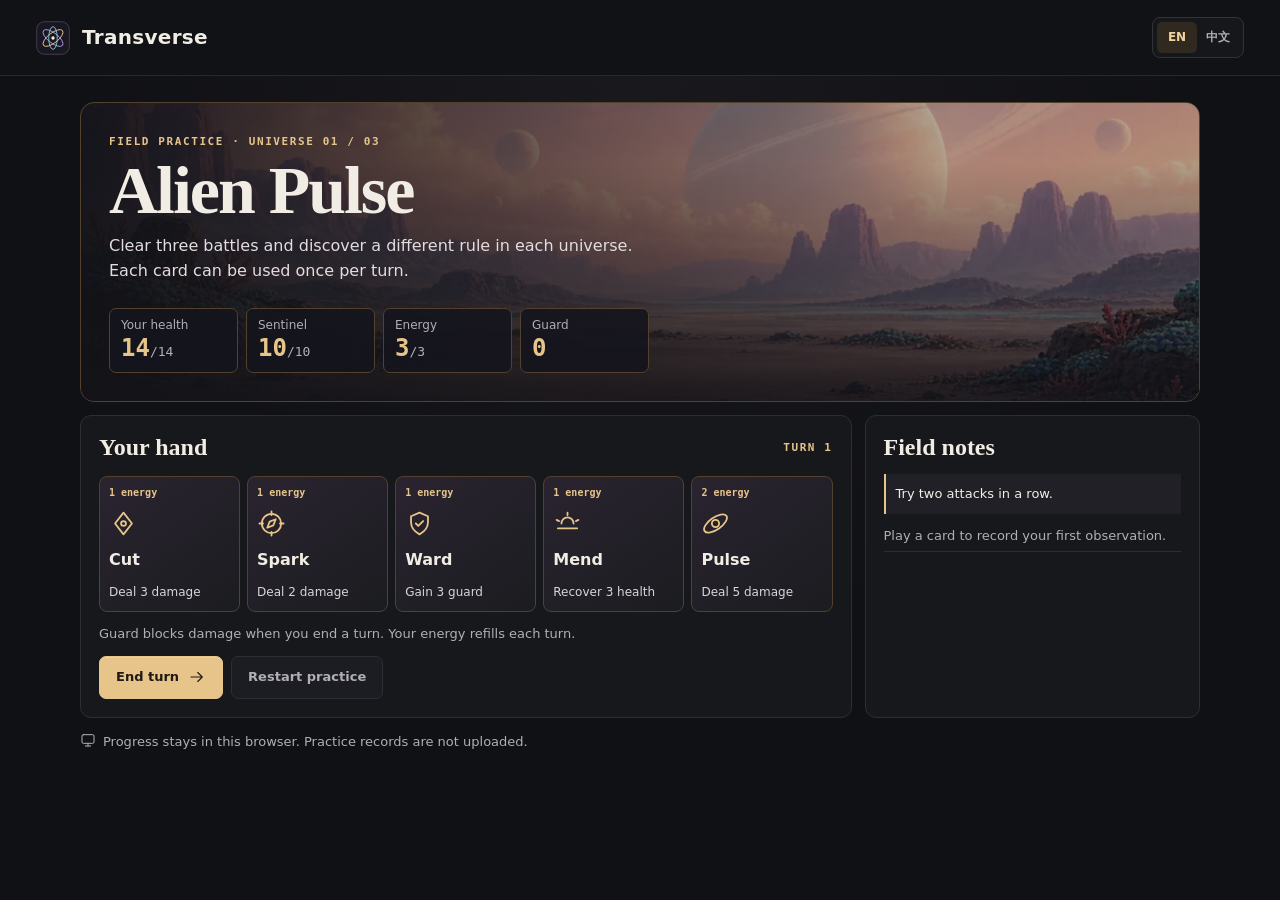
==== commit 9c6a7497: "Run public Transverse practice entirely in the browser" ====
--- a/index.html
+++ b/index.html
@@ -2,22 +2,19 @@
 <html lang="en">
 <head>
   <meta charset="utf-8">
-  <meta name="agii-api" content="https://agii-field-lab.cheeky-elf-8664.chatgpt.site">
-  <meta http-equiv="Content-Security-Policy" content="default-src 'none'; script-src 'self'; style-src 'self'; img-src 'self'; font-src 'self'; connect-src https://agii-field-lab.cheeky-elf-8664.chatgpt.site; form-action 'self'; base-uri 'none'">
+  <meta http-equiv="Content-Security-Policy" content="default-src 'none'; script-src 'self'; style-src 'self'; img-src 'self'; connect-src 'none'; form-action 'none'; base-uri 'none'">
   <meta name="viewport" content="width=device-width, initial-scale=1">
   <meta name="theme-color" content="#101114">
-  <meta name="description" content="Transverse. A bilingual card game about discovering hidden rules across universes.">
+  <meta name="description" content="Play three Transverse practice battles in your browser.">
   <meta name="robots" content="noindex, nofollow">
   <link rel="icon" href="./mark.svg" type="image/svg+xml">
   <link rel="stylesheet" href="./style.css?v=7">
-  <link rel="stylesheet" href="./world-colors.css">
-  <link rel="stylesheet" href="./world-layout.css?v=7">
-  <title>Transverse</title>
+  <link rel="stylesheet" href="./practice/practice.css">
+  <title>Transverse · Practice</title>
 </head>
 <body>
-  <div id="app"></div>
-  <div id="announce" class="sr-only" aria-live="polite"></div>
-  <noscript>Enable JavaScript to enter Transverse. 请启用 JavaScript 以进入 Transverse。</noscript>
-  <script type="module" src="./app.mjs?v=7"></script>
+  <div id="practice"></div>
+  <noscript>Enable JavaScript to play. 请启用 JavaScript 后开始试玩。</noscript>
+  <script type="module" src="./practice/practice.mjs"></script>
 </body>
 </html>
--- a/practice/practice.css
+++ b/practice/practice.css
@@ -0,0 +1,82 @@
+.practice-wrap {
+  --accent: #e7c48a;
+  --accent-dark: #51412d;
+  max-width: 1120px;
+  padding: 26px 0 32px;
+}
+.practice-wrap[data-world="1"] { --accent: #a9dfcd; --accent-dark: #395650; }
+.practice-wrap[data-world="2"] { --accent: #d3bdf2; --accent-dark: #524466; }
+.practice-hero {
+  position: relative;
+  isolation: isolate;
+  min-height: 300px;
+  display: flex;
+  flex-direction: column;
+  justify-content: flex-end;
+  gap: 24px;
+  padding: 28px;
+  border: 1px solid var(--accent-dark);
+  border-radius: 14px;
+  overflow: hidden;
+  background: #222028;
+}
+.practice-scene, .practice-hero::after { position: absolute; inset: 0; width: 100%; height: 100%; z-index: -1; }
+.practice-scene { object-fit: cover; object-position: 60% center; }
+.practice-hero::after { content: ""; background: linear-gradient(90deg, #121217f5, #12121752 78%), linear-gradient(0deg, #111116d9, transparent 80%); }
+.practice-intro { max-width: 540px; }
+.practice-wrap .eyebrow { color: var(--accent); }
+.practice-intro h1 { margin: 6px 0 9px; font: 600 clamp(37px, 6vw, 68px)/1.02 var(--display); letter-spacing: -.03em; }
+.practice-intro > p:last-child { color: #e3dce0; }
+.practice-metrics { display: grid; grid-template-columns: repeat(4, minmax(0, 1fr)); gap: 8px; max-width: 540px; }
+.practice-metrics > div { min-width: 0; padding: 7px 11px 9px; background: #14151de6; border: 1px solid var(--accent-dark); border-radius: 7px; }
+.practice-metrics span { display: block; font-size: 12px; color: var(--muted); }
+.practice-metrics strong { display: block; color: var(--accent); font: 700 24px/1.2 var(--mono); }
+.practice-metrics small { color: var(--muted); font-size: 13px; font-weight: 500; }
+.practice-grid { display: grid; grid-template-columns: minmax(0, 2.3fr) minmax(245px, 1fr); gap: 13px; margin-top: 13px; }
+.practice-play, .practice-notes { min-width: 0; padding: 18px; border: 1px solid var(--line); border-radius: 11px; background: var(--panel); }
+.practice-heading { display: flex; align-items: center; justify-content: space-between; gap: 12px; }
+.practice-play h2, .practice-notes h2 { font: 600 24px/1.16 var(--display); }
+.practice-hand { display: grid; grid-template-columns: repeat(5, minmax(0, 1fr)); gap: 7px; margin-top: 14px; }
+.practice-card {
+  min-height: 136px;
+  min-width: 0;
+  display: flex;
+  flex-direction: column;
+  justify-content: space-between;
+  align-items: start;
+  gap: 5px;
+  padding: 9px;
+  text-align: left;
+  border-radius: 8px;
+  border: 1px solid var(--accent-dark);
+  background: linear-gradient(145deg, #2a2430, #1b1c20);
+}
+.practice-card:not(:disabled):hover { border-color: var(--accent); background: #302a36; }
+.practice-card-cost { font: 600 10px/1.3 var(--mono); color: var(--accent); }
+.practice-card-icon { color: var(--accent); }
+.practice-card > span:last-child { color: #dad4db; font-size: 12px; }
+.practice-guide, .practice-local { color: var(--muted); font-size: 13px; }
+.practice-guide { margin: 12px 0; }
+.practice-actions { display: flex; align-items: center; flex-wrap: wrap; gap: 8px; }
+.practice-actions .primary { border-color: var(--accent); background: var(--accent); }
+.practice-quiet { color: var(--muted); background: var(--panel-raised); border-color: var(--line); }
+.practice-result { color: var(--accent); margin-top: 9px; }
+.practice-result:empty { display: none; }
+.practice-clue { margin: 12px 0; padding: 10px; border-left: 2px solid var(--accent); background: #202026; font-size: 13px; }
+.practice-notes ol { display: grid; gap: 6px; margin: 0; padding: 0; list-style: none; font-size: 13px; color: var(--muted); }
+.practice-notes li { padding-bottom: 5px; border-bottom: 1px solid var(--line); }
+.practice-local { display: flex; align-items: start; gap: 7px; margin-top: 14px; }
+
+@media (max-width: 800px) {
+  .practice-grid { grid-template-columns: 1fr; }
+  .practice-wrap { width: calc(100% - 30px); padding-top: 15px; }
+  .practice-hero { padding: 17px; min-height: 264px; }
+}
+@media (max-width: 530px) {
+  .practice-hand { grid-template-columns: repeat(3, minmax(0, 1fr)); }
+  .practice-play, .practice-notes { padding: 13px; }
+  .practice-card { min-height: 120px; padding: 8px; }
+  .practice-metrics > div { padding-inline: 7px; }
+  .practice-metrics strong { font-size: 20px; }
+  .practice-intro > p:last-child { font-size: 14px; }
+}
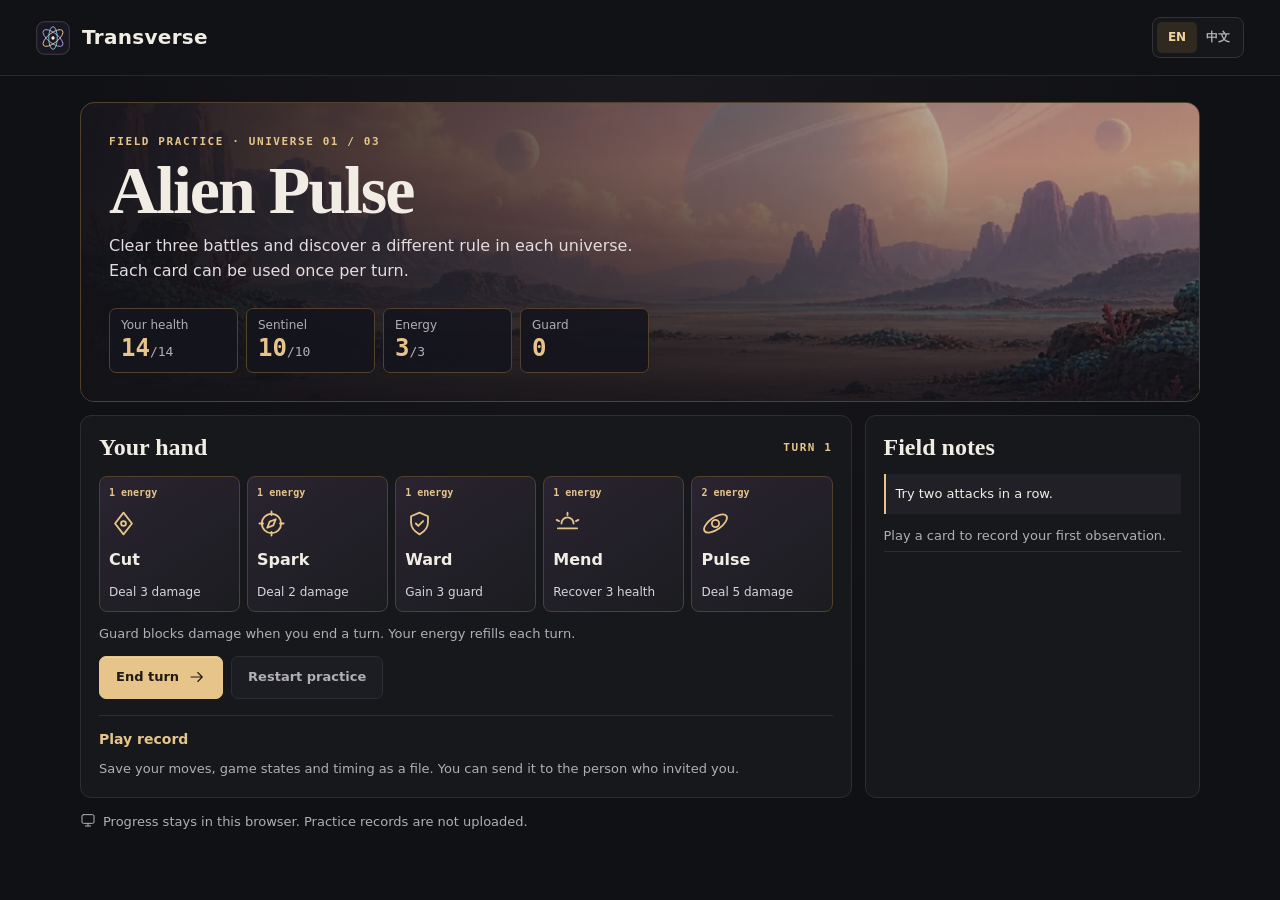
==== commit d12dc861: "Let players download their practice records" ====
--- a/index.html
+++ b/index.html
@@ -9,12 +9,12 @@
   <meta name="robots" content="noindex, nofollow">
   <link rel="icon" href="./mark.svg" type="image/svg+xml">
   <link rel="stylesheet" href="./style.css?v=7">
-  <link rel="stylesheet" href="./practice/practice.css">
+  <link rel="stylesheet" href="./practice/practice.css?v=2">
   <title>Transverse · Practice</title>
 </head>
 <body>
   <div id="practice"></div>
   <noscript>Enable JavaScript to play. 请启用 JavaScript 后开始试玩。</noscript>
-  <script type="module" src="./practice/practice.mjs"></script>
+  <script type="module" src="./practice/practice.mjs?v=2"></script>
 </body>
 </html>
--- a/practice/practice.css
+++ b/practice/practice.css
@@ -58,10 +58,14 @@
 .practice-guide, .practice-local { color: var(--muted); font-size: 13px; }
 .practice-guide { margin: 12px 0; }
 .practice-actions { display: flex; align-items: center; flex-wrap: wrap; gap: 8px; }
-.practice-actions .primary { border-color: var(--accent); background: var(--accent); }
+.practice-wrap .button.primary { border-color: var(--accent); background: var(--accent); }
 .practice-quiet { color: var(--muted); background: var(--panel-raised); border-color: var(--line); }
 .practice-result { color: var(--accent); margin-top: 9px; }
 .practice-result:empty { display: none; }
+.practice-record { display: grid; justify-items: start; gap: 8px; margin-top: 16px; padding-top: 13px; border-top: 1px solid var(--line); }
+.practice-record h3 { margin: 0; font-size: 14px; color: var(--accent); }
+.practice-record p, .practice-record label { color: var(--muted); font-size: 13px; }
+.practice-record textarea { width: 100%; padding: 9px 10px; resize: vertical; color: var(--ink); background: var(--panel-raised); border: 1px solid var(--line); border-radius: 7px; }
 .practice-clue { margin: 12px 0; padding: 10px; border-left: 2px solid var(--accent); background: #202026; font-size: 13px; }
 .practice-notes ol { display: grid; gap: 6px; margin: 0; padding: 0; list-style: none; font-size: 13px; color: var(--muted); }
 .practice-notes li { padding-bottom: 5px; border-bottom: 1px solid var(--line); }
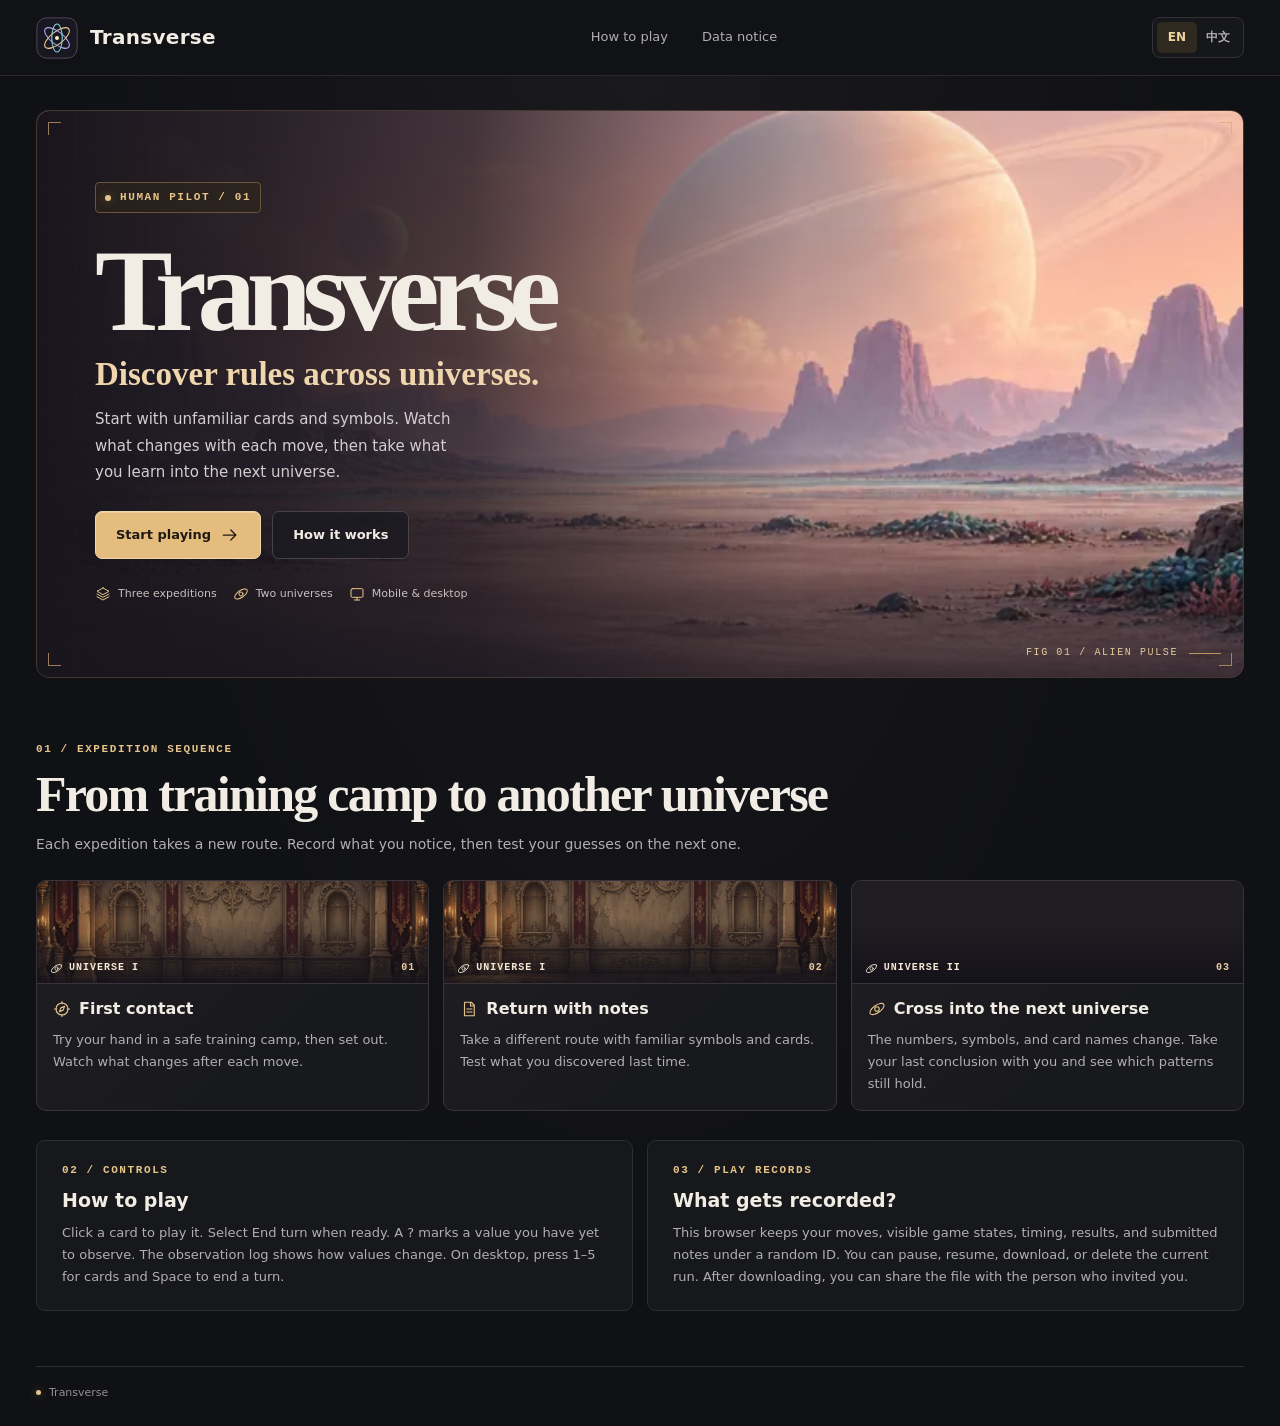
==== commit 5745b979: "Restore the original Transverse expeditions in the browser" ====
--- a/index.html
+++ b/index.html
@@ -2,19 +2,21 @@
 <html lang="en">
 <head>
   <meta charset="utf-8">
-  <meta http-equiv="Content-Security-Policy" content="default-src 'none'; script-src 'self'; style-src 'self'; img-src 'self'; connect-src 'none'; form-action 'none'; base-uri 'none'">
+  <meta http-equiv="Content-Security-Policy" content="default-src 'none'; script-src 'self'; style-src 'self'; img-src 'self'; font-src 'self'; connect-src 'none'; form-action 'none'; base-uri 'none'">
   <meta name="viewport" content="width=device-width, initial-scale=1">
   <meta name="theme-color" content="#101114">
-  <meta name="description" content="Play three Transverse practice battles in your browser.">
+  <meta name="description" content="Transverse. A bilingual card game about discovering hidden rules across universes.">
   <meta name="robots" content="noindex, nofollow">
   <link rel="icon" href="./mark.svg" type="image/svg+xml">
-  <link rel="stylesheet" href="./style.css?v=7">
-  <link rel="stylesheet" href="./practice/practice.css?v=2">
-  <title>Transverse · Practice</title>
+  <link rel="stylesheet" href="./style.css?v=8">
+  <link rel="stylesheet" href="./world-colors.css">
+  <link rel="stylesheet" href="./world-layout.css?v=7">
+  <title>Transverse</title>
 </head>
 <body>
-  <div id="practice"></div>
-  <noscript>Enable JavaScript to play. 请启用 JavaScript 后开始试玩。</noscript>
-  <script type="module" src="./practice/practice.mjs?v=2"></script>
+  <div id="app"></div>
+  <div id="announce" class="sr-only" aria-live="polite"></div>
+  <noscript>Enable JavaScript to enter Transverse. 请启用 JavaScript 以进入 Transverse。</noscript>
+  <script type="module" src="./app.mjs?v=8"></script>
 </body>
 </html>
--- a/style.css
+++ b/style.css
@@ -112,6 +112,7 @@
 .info-tile .button { margin-top: 14px; }
 .site-foot { margin-top: 55px; padding: 17px 0 25px; border-top: 1px solid var(--line); display: flex; align-items: center; justify-content: space-between; gap: 12px; font-size: 11px; color: var(--dim); }
 .site-foot > * { display: inline-flex; align-items: center; gap: 8px; }
+.legacy-download { margin-top: 12px; }
 .foot-dot { width: 5px; height: 5px; }
 .flash { display: flex; align-items: center; gap: 14px; margin-top: 15px; padding: 10px 13px; border: 1px solid var(--line-warm); border-radius: 6px; background: #2b231a; color: #edd5ab; font-size: 13px; }
 .flash button { color: var(--gold-bright); background: transparent; border: 0; text-decoration: underline; }
--- a/world-colors.css
+++ b/world-colors.css
@@ -0,0 +1,390 @@
+.world-shell[data-world="0"] {
+  --world-bg: #080808;
+  --world-panel: #090909;
+  --world-ink: #eee9d9;
+  --world-muted: #b5ae9e;
+  --world-accent: #b52332;
+  --world-accent2: #e8cb72;
+  --world-edge: #841722;
+  --world-key: #eee9d9;
+  --world-on-accent: #fffaf0;
+  --world-scheme: dark;
+  --world-saved: #a6d6a8;
+}
+.world-shell[data-world="1"] {
+  --world-bg: #171713;
+  --world-panel: #26261d;
+  --world-ink: #e8dfbc;
+  --world-muted: #b8ad8a;
+  --world-accent: #a5a178;
+  --world-accent2: #d8b960;
+  --world-edge: #6e7158;
+  --world-key: #a5a178;
+  --world-on-accent: #101014;
+  --world-scheme: dark;
+  --world-saved: #a6d6a8;
+}
+.world-shell[data-world="2"] {
+  --world-bg: #14100f;
+  --world-panel: #24201c;
+  --world-ink: #f2dfbb;
+  --world-muted: #bba58d;
+  --world-accent: #ca653a;
+  --world-accent2: #edb640;
+  --world-edge: #815142;
+  --world-key: #f2dfbb;
+  --world-on-accent: #101014;
+  --world-scheme: dark;
+  --world-saved: #a6d6a8;
+}
+.world-shell[data-world="3"] {
+  --world-bg: #050f0d;
+  --world-panel: #0a211b;
+  --world-ink: #c5ffb5;
+  --world-muted: #83c7a2;
+  --world-accent: #71e993;
+  --world-accent2: #d4fa70;
+  --world-edge: #2b7557;
+  --world-key: #71e993;
+  --world-on-accent: #101014;
+  --world-scheme: dark;
+  --world-saved: #a6d6a8;
+}
+.world-shell[data-world="4"] {
+  --world-bg: #171f20;
+  --world-panel: #243031;
+  --world-ink: #f1ead1;
+  --world-muted: #b2beb2;
+  --world-accent: #e7c983;
+  --world-accent2: #88bcb8;
+  --world-edge: #819b8f;
+  --world-key: #e7c983;
+  --world-on-accent: #101014;
+  --world-scheme: dark;
+  --world-saved: #a6d6a8;
+}
+.world-shell[data-world="5"] {
+  --world-bg: #150b2a;
+  --world-panel: #231138;
+  --world-ink: #f6dbf4;
+  --world-muted: #b89ec9;
+  --world-accent: #f265bf;
+  --world-accent2: #63f7d6;
+  --world-edge: #833279;
+  --world-key: #f265bf;
+  --world-on-accent: #101014;
+  --world-scheme: dark;
+  --world-saved: #a6d6a8;
+}
+.world-shell[data-world="6"] {
+  --world-bg: #081a1e;
+  --world-panel: #102b30;
+  --world-ink: #e8ddbd;
+  --world-muted: #96b9b7;
+  --world-accent: #c8a466;
+  --world-accent2: #62c5c8;
+  --world-edge: #8d7950;
+  --world-key: #c8a466;
+  --world-on-accent: #101014;
+  --world-scheme: dark;
+  --world-saved: #a6d6a8;
+}
+.world-shell[data-world="7"] {
+  --world-bg: #392d28;
+  --world-panel: #514033;
+  --world-ink: #f3dfb2;
+  --world-muted: #cdb68c;
+  --world-accent: #deae61;
+  --world-accent2: #a65742;
+  --world-edge: #9b704b;
+  --world-key: #f3dfb2;
+  --world-on-accent: #101014;
+  --world-scheme: dark;
+  --world-saved: #a6d6a8;
+}
+.world-shell[data-world="8"] {
+  --world-bg: #e2d9bb;
+  --world-panel: #f2e9d1;
+  --world-ink: #302f29;
+  --world-muted: #55543e;
+  --world-accent: #a7413e;
+  --world-accent2: #5f8070;
+  --world-edge: #8d8061;
+  --world-key: #302f29;
+  --world-on-accent: #fffaf0;
+  --world-scheme: light;
+  --world-saved: #276740;
+}
+.world-shell[data-world="9"] {
+  --world-bg: #080e1a;
+  --world-panel: #101d2c;
+  --world-ink: #e2eaf6;
+  --world-muted: #99adc7;
+  --world-accent: #9faece;
+  --world-accent2: #80c8e1;
+  --world-edge: #4a6283;
+  --world-key: #9faece;
+  --world-on-accent: #101014;
+  --world-scheme: dark;
+  --world-saved: #a6d6a8;
+}
+.world-shell[data-world="10"] {
+  --world-bg: #111111;
+  --world-panel: #202020;
+  --world-ink: #e1e1dc;
+  --world-muted: #a4a4a0;
+  --world-accent: #bdbdb6;
+  --world-accent2: #888888;
+  --world-edge: #606060;
+  --world-key: #bdbdb6;
+  --world-on-accent: #101014;
+  --world-scheme: dark;
+  --world-saved: #a6d6a8;
+}
+.world-shell[data-world="11"] {
+  --world-bg: #071d20;
+  --world-panel: #102d2e;
+  --world-ink: #e5f6dc;
+  --world-muted: #9ccbc7;
+  --world-accent: #8adeb4;
+  --world-accent2: #81c4ff;
+  --world-edge: #447b70;
+  --world-key: #8adeb4;
+  --world-on-accent: #101014;
+  --world-scheme: dark;
+  --world-saved: #a6d6a8;
+}
+.world-shell[data-world="12"] {
+  --world-bg: #171d23;
+  --world-panel: #222c31;
+  --world-ink: #e0e3c8;
+  --world-muted: #acb4a3;
+  --world-accent: #c3be72;
+  --world-accent2: #94c3c0;
+  --world-edge: #687e78;
+  --world-key: #c3be72;
+  --world-on-accent: #101014;
+  --world-scheme: dark;
+  --world-saved: #a6d6a8;
+}
+.world-shell[data-world="13"] {
+  --world-bg: #292d2b;
+  --world-panel: #383d36;
+  --world-ink: #e9dfc1;
+  --world-muted: #b9b5a0;
+  --world-accent: #e1986c;
+  --world-accent2: #a5bbaa;
+  --world-edge: #81796a;
+  --world-key: #e9dfc1;
+  --world-on-accent: #101014;
+  --world-scheme: dark;
+  --world-saved: #a6d6a8;
+}
+.world-shell[data-world="14"] {
+  --world-bg: #22151b;
+  --world-panel: #332025;
+  --world-ink: #f0d8af;
+  --world-muted: #bba497;
+  --world-accent: #c2a364;
+  --world-accent2: #b35f65;
+  --world-edge: #896350;
+  --world-key: #c2a364;
+  --world-on-accent: #101014;
+  --world-scheme: dark;
+  --world-saved: #a6d6a8;
+}
+.world-shell[data-world="15"] {
+  --world-bg: #131a19;
+  --world-panel: #1c2926;
+  --world-ink: #f2e3bd;
+  --world-muted: #b0b99a;
+  --world-accent: #e0ba65;
+  --world-accent2: #d76456;
+  --world-edge: #82704b;
+  --world-key: #e0ba65;
+  --world-on-accent: #101014;
+  --world-scheme: dark;
+  --world-saved: #a6d6a8;
+}
+.world-shell[data-world="16"] {
+  --world-bg: #29261f;
+  --world-panel: #3a362b;
+  --world-ink: #e4d6b5;
+  --world-muted: #bfb28f;
+  --world-accent: #c9aa64;
+  --world-accent2: #9baa79;
+  --world-edge: #8c7856;
+  --world-key: #c9aa64;
+  --world-on-accent: #101014;
+  --world-scheme: dark;
+  --world-saved: #a6d6a8;
+}
+.world-shell[data-world="17"] {
+  --world-bg: #dfc797;
+  --world-panel: #f1e1b9;
+  --world-ink: #403025;
+  --world-muted: #624a35;
+  --world-accent: #b55338;
+  --world-accent2: #567f76;
+  --world-edge: #876243;
+  --world-key: #403025;
+  --world-on-accent: #fffaf0;
+  --world-scheme: light;
+  --world-saved: #276740;
+}
+.world-shell[data-world="18"] {
+  --world-bg: #e3daca;
+  --world-panel: #f6ecda;
+  --world-ink: #3c4a45;
+  --world-muted: #4e5d50;
+  --world-accent: #c16b52;
+  --world-accent2: #538f8b;
+  --world-edge: #799b91;
+  --world-key: #3c4a45;
+  --world-on-accent: #101014;
+  --world-scheme: light;
+  --world-saved: #276740;
+}
+.world-shell[data-world="19"] {
+  --world-bg: #222d29;
+  --world-panel: #303b34;
+  --world-ink: #e4e4c8;
+  --world-muted: #bdc3a7;
+  --world-accent: #dce1bb;
+  --world-accent2: #a4b394;
+  --world-edge: #929f85;
+  --world-key: #dce1bb;
+  --world-on-accent: #101014;
+  --world-scheme: dark;
+  --world-saved: #a6d6a8;
+}
+.world-shell[data-world="20"] {
+  --world-bg: #172d25;
+  --world-panel: #294735;
+  --world-ink: #d7e5a4;
+  --world-muted: #9fbc79;
+  --world-accent: #b4d17f;
+  --world-accent2: #748f55;
+  --world-edge: #718d57;
+  --world-key: #b4d17f;
+  --world-on-accent: #101014;
+  --world-scheme: dark;
+  --world-saved: #a6d6a8;
+}
+.world-shell[data-world="21"] {
+  --world-bg: #141e38;
+  --world-panel: #202e4a;
+  --world-ink: #ede6c4;
+  --world-muted: #adbacb;
+  --world-accent: #deba71;
+  --world-accent2: #86c7d4;
+  --world-edge: #827555;
+  --world-key: #deba71;
+  --world-on-accent: #101014;
+  --world-scheme: dark;
+  --world-saved: #a6d6a8;
+}
+.world-shell[data-world="22"] {
+  --world-bg: #0f1020;
+  --world-panel: #1b1731;
+  --world-ink: #f6dff1;
+  --world-muted: #bfa3c9;
+  --world-accent: #f272ba;
+  --world-accent2: #67e5ed;
+  --world-edge: #883e8a;
+  --world-key: #f272ba;
+  --world-on-accent: #101014;
+  --world-scheme: dark;
+  --world-saved: #a6d6a8;
+}
+.world-shell[data-world="23"] {
+  --world-bg: #12222b;
+  --world-panel: #1b3540;
+  --world-ink: #e5f1e9;
+  --world-muted: #a2c8cd;
+  --world-accent: #7de1d5;
+  --world-accent2: #e4b07c;
+  --world-edge: #4e8390;
+  --world-key: #7de1d5;
+  --world-on-accent: #101014;
+  --world-scheme: dark;
+  --world-saved: #a6d6a8;
+}
+.world-shell[data-world="24"] {
+  --world-bg: #182633;
+  --world-panel: #243b49;
+  --world-ink: #e2edf0;
+  --world-muted: #a9c5d1;
+  --world-accent: #caaa74;
+  --world-accent2: #98d0df;
+  --world-edge: #6d91a0;
+  --world-key: #caaa74;
+  --world-on-accent: #101014;
+  --world-scheme: dark;
+  --world-saved: #a6d6a8;
+}
+.world-shell[data-world="25"] {
+  --world-bg: #27231c;
+  --world-panel: #3b3427;
+  --world-ink: #e6d9b5;
+  --world-muted: #b5ad8e;
+  --world-accent: #c7a86a;
+  --world-accent2: #8fa99c;
+  --world-edge: #8b7752;
+  --world-key: #c7a86a;
+  --world-on-accent: #101014;
+  --world-scheme: dark;
+  --world-saved: #a6d6a8;
+}
+.world-shell[data-world="26"] {
+  --world-bg: #cbc9b9;
+  --world-panel: #e2dfcc;
+  --world-ink: #383d36;
+  --world-muted: #505647;
+  --world-accent: #797c63;
+  --world-accent2: #947f61;
+  --world-edge: #919581;
+  --world-key: #383d36;
+  --world-on-accent: #101014;
+  --world-scheme: light;
+  --world-saved: #276740;
+}
+.world-shell[data-world="27"] {
+  --world-bg: #1e2012;
+  --world-panel: #2c301c;
+  --world-ink: #f2e7b3;
+  --world-muted: #bfb97e;
+  --world-accent: #dcbd65;
+  --world-accent2: #9cbb6d;
+  --world-edge: #7d824e;
+  --world-key: #dcbd65;
+  --world-on-accent: #101014;
+  --world-scheme: dark;
+  --world-saved: #a6d6a8;
+}
+.world-shell[data-world="28"] {
+  --world-bg: #05232f;
+  --world-panel: #0a3945;
+  --world-ink: #dcfcf1;
+  --world-muted: #99cbcb;
+  --world-accent: #6be4ce;
+  --world-accent2: #edbb7c;
+  --world-edge: #367f8b;
+  --world-key: #6be4ce;
+  --world-on-accent: #101014;
+  --world-scheme: dark;
+  --world-saved: #a6d6a8;
+}
+.world-shell[data-world="29"] {
+  --world-bg: #e1dbe0;
+  --world-panel: #f4eef0;
+  --world-ink: #594e63;
+  --world-muted: #61556b;
+  --world-accent: #b75d81;
+  --world-accent2: #659596;
+  --world-edge: #b8a4b3;
+  --world-key: #594e63;
+  --world-on-accent: #101014;
+  --world-scheme: light;
+  --world-saved: #276740;
+}
--- a/world-layout.css
+++ b/world-layout.css
@@ -0,0 +1,166 @@
+@font-face {
+  font-family: "AGII Retro";
+  src: url('./retro-font.woff') format('woff');
+  font-display: swap;
+}
+
+.world-shell {
+  --ink: var(--world-ink);
+  --muted: var(--world-muted);
+  --dim: var(--world-muted);
+  --gold: var(--world-key);
+  --gold-bright: var(--world-key);
+  --line: var(--world-edge);
+  --line-warm: var(--world-edge);
+  --panel: var(--world-panel);
+  --panel-raised: color-mix(in srgb, var(--world-panel), var(--world-ink) 7%);
+  --surface: color-mix(in srgb, var(--world-panel) 93%, transparent);
+  --trim: color-mix(in srgb, var(--world-panel), var(--world-accent) 16%);
+  --world-radius: 8px;
+  --card-radius: 8px;
+  --readout-radius: 5px;
+  --world-heading: var(--display);
+  --world-card-font: var(--mono);
+  color: var(--world-ink);
+  color-scheme: var(--world-scheme);
+  padding-bottom: 24px;
+  background: radial-gradient(ellipse at 50% 12%, var(--trim) 0, transparent 75%), var(--world-bg);
+}
+.world-shell[data-type="pixel"] { --world-heading: "AGII Retro", var(--display); }
+.world-shell[data-type="terminal"] { --world-heading: var(--mono); }
+.world-shell[data-type="sans"] { --world-heading: var(--sans); }
+.world-shell .run-title h1, .world-shell .step-content h2 { font-family: var(--world-heading); }
+.world-shell[data-type="pixel"] .run-title h1 { font-size: clamp(20px, 3vw, 32px); line-height: 1.28; }
+.world-shell[data-type="pixel"] .step-content h2 { font-size: clamp(18px, 2.6vw, 27px); }
+.world-name { display: flex; align-items: center; gap: 9px; flex-wrap: wrap; color: var(--world-ink); font-size: 12px; font-weight: 730; margin-bottom: 4px; }
+.world-name .eyebrow { display: inline-flex; align-items: center; gap: 6px; padding: 3px 6px; border: 1px solid var(--world-edge); border-radius: var(--readout-radius); background: var(--world-panel); }
+.world-coordinate { color: var(--world-muted); font: 10px var(--mono); }
+.arrival { display: inline-flex; align-items: center; gap: 5px; color: var(--world-key); font-size: 11px; }
+.world-shell .save-mark .status-dot { background: var(--world-saved); box-shadow: none; }
+.world-shell .save-mark[data-pending="true"] .status-dot { background: var(--world-key); }
+.world-shell .tag-dot { background: var(--world-accent2); box-shadow: 0 0 8px var(--world-accent2); }
+.world-shell .life-dots .current, .world-shell .route-track li.current svg { background: var(--trim); border-color: var(--world-accent); }
+.world-shell .life-dots .passed, .world-shell .route-track li, .world-shell .route-track li.passed svg { color: var(--world-muted); }
+.world-shell .route-track li svg { border-color: var(--world-edge); }
+.world-shell .route-track, .world-shell .notebook, .world-shell .step-panel, .world-shell .arena, .world-shell .complete-panel { border-radius: var(--world-radius); border-color: var(--world-edge); }
+.world-shell .button.primary { background: var(--world-accent); border-color: var(--world-accent); color: var(--world-on-accent); box-shadow: none; }
+.world-shell .button.primary:hover:enabled { background: color-mix(in srgb, var(--world-accent) 85%, var(--world-panel)); }
+.world-shell .button.secondary, .world-shell a.button.secondary { color: var(--world-ink); background: var(--world-panel); border-color: var(--world-edge); }
+.world-shell .button.secondary:hover:enabled, .world-shell a.button.secondary:hover { background: var(--trim); border-color: var(--world-accent); }
+.world-shell .button.plain:hover:enabled { color: var(--world-ink); background: var(--trim); }
+.world-shell .button, .world-shell .option { border-radius: var(--readout-radius); }
+.world-shell :focus-visible { outline-color: var(--world-key); }
+
+.world-shell .arena {
+  grid-template: "top" auto "figure" minmax(160px, 1fr) "readouts" auto / minmax(0, 1fr);
+  min-height: 326px;
+  background: var(--world-bg);
+}
+.arena-visual img, .arena-visual > svg, .step-scene img, .step-scene > svg { display: block; width: 100%; height: 100%; object-fit: cover; }
+.world-shell .arena-shade { background: linear-gradient(0deg, color-mix(in srgb, var(--world-bg) 73%, transparent), transparent 37%), radial-gradient(ellipse at 50% 40%, transparent 20%, color-mix(in srgb, var(--world-bg) 30%, transparent)); }
+.world-shell .arena-top {
+  grid-area: top;
+  justify-self: stretch;
+  margin: 9px 11px 0;
+  padding: 6px 8px;
+  border: 1px solid var(--world-edge);
+  border-radius: var(--readout-radius);
+  background: var(--surface);
+}
+.world-shell .arena-figure { grid-area: figure; min-width: 0; padding: 0 6px; }
+.arena-figure > img, .arena-figure > svg { display: block; max-width: 100%; width: 176px; height: 176px; object-fit: contain; filter: drop-shadow(0 9px 8px #141019aa); }
+.world-shell .arena-readouts { grid-area: readouts; gap: 8px; padding: 0 10px 10px; }
+.world-shell .readout { min-height: 69px; border: 1px solid var(--world-edge); border-radius: var(--readout-radius); background: var(--surface); }
+.world-shell .readout h2 span { color: var(--world-key); }
+.world-shell .slots div { border-color: var(--world-edge); border-radius: var(--readout-radius); background: var(--panel-raised); }
+.world-shell .slots .unknown { color: var(--world-key); }
+.world-shell .camp-count { color: var(--world-key); border-color: var(--world-edge); background: var(--world-panel); }
+.world-shell .hand-card {
+  color: var(--world-ink);
+  border: 1px solid var(--world-edge);
+  border-radius: var(--card-radius);
+  background: radial-gradient(ellipse at 50% 36%, var(--trim), transparent 69%), var(--world-panel);
+}
+.world-shell .hand-card:hover:enabled { border-color: var(--world-accent); background-color: var(--trim); }
+.world-shell .hand-card strong { font-family: var(--world-card-font); }
+.world-shell .card-top kbd { color: var(--world-muted); }
+.world-shell .card-cost { color: var(--world-key); border-color: var(--world-edge); background: var(--world-panel); }
+.world-shell .card-sigil { color: var(--world-key); }
+.world-shell .card-rule { background: var(--world-accent); }
+.world-shell .notebook, .world-shell .quick-observation { background: var(--world-panel); }
+.world-shell .log-tabs, .world-shell .log-tabs button + button, .world-shell .log-list > li { border-color: var(--world-edge); }
+.world-shell .log-tabs button { color: var(--world-muted); background: var(--world-panel); border-bottom-color: transparent; }
+.world-shell .log-tabs button[aria-pressed="true"] { color: var(--world-key); background: var(--trim); border-bottom-color: var(--world-accent); }
+.world-shell .log-line-title, .world-shell .delta { color: var(--world-ink); }
+.world-shell .delta, .world-shell .carried-notes article { background: var(--panel-raised); }
+.world-shell .delta span { color: var(--world-muted); }
+.world-shell .log-scroll { scrollbar-color: var(--world-edge) transparent; }
+.world-shell .step-panel, .world-shell .complete-panel { background: linear-gradient(136deg, var(--trim), var(--world-panel) 63%); }
+.world-shell .step-art { position: relative; isolation: isolate; border-color: var(--world-edge); background: var(--world-bg); }
+.step-scene { position: absolute; z-index: -1; inset: 0; opacity: .82; }
+.step-art > span { display: grid; place-items: center; width: 60px; height: 60px; border: 1px solid var(--world-edge); border-radius: var(--world-radius); background: var(--surface); }
+.world-shell .step-art svg { filter: none; }
+.world-shell .option, .world-shell .result-grid article, .world-shell textarea { border-color: var(--world-edge); background: var(--world-panel); }
+.world-shell .option:hover:enabled { border-color: var(--world-accent); background: var(--trim); }
+.world-shell .option > svg, .world-shell .option-icon { color: var(--world-key); }
+.world-shell .option-icon { border-color: var(--world-edge); border-radius: var(--readout-radius); background: var(--trim); }
+
+.world-shell[data-family="retro"] { --world-radius: 2px; --card-radius: 2px; --readout-radius: 1px; }
+.world-shell[data-family="retro"] :is(.arena, .notebook, .hand-card) { box-shadow: inset 0 0 0 2px var(--world-panel), inset 0 0 0 3px var(--world-edge); }
+.world-shell[data-family="retro"] .card-cost { border-radius: 1px; }
+.world-shell[data-family="relic"] { --world-radius: 7px; --card-radius: 5px; --readout-radius: 4px; --world-card-font: var(--display); }
+.world-shell[data-family="relic"] .hand-card { box-shadow: inset 0 0 0 3px var(--world-panel), inset 0 0 0 4px var(--world-edge); }
+.world-shell[data-family="relic"] .card-cost { border-radius: 4px; }
+.world-shell[data-family="relic"] .card-sigil { transform: scale(1.09); }
+.world-shell[data-family="terminal"] { --world-radius: 1px; --card-radius: 3px; --readout-radius: 1px; --world-heading: var(--mono); }
+.world-shell[data-family="terminal"] :is(.readout, .hand-card, .step-panel) { border-style: dashed; }
+.world-shell[data-family="terminal"] .hand-card { background: repeating-linear-gradient(0deg, transparent 0 4px, color-mix(in srgb, var(--world-ink) 5%, transparent) 4px 5px), var(--world-panel); }
+.world-shell[data-family="terminal"] .card-cost { border-radius: 0; border-style: dashed; }
+.world-shell[data-family="orbital"] { --world-radius: 12px; --card-radius: 3px 15px; --readout-radius: 3px 8px; }
+.world-shell[data-family="orbital"] .hand-card { border-top: 3px solid var(--world-edge); background: linear-gradient(153deg, var(--trim), var(--world-panel) 55%); }
+.world-shell[data-family="orbital"] .card-cost { border-radius: 3px 7px; }
+.world-shell[data-family="paper"] { --world-radius: 5px; --card-radius: 8px 6px 11px 4px; --readout-radius: 5px; --world-card-font: var(--display); }
+.world-shell[data-family="paper"] .hand-card { box-shadow: 2px 3px 0 var(--world-edge); background: linear-gradient(156deg, var(--panel-raised) 18%, var(--world-panel) 19% 83%, var(--trim) 84%); }
+.world-shell[data-family="paper"] .step-panel { border-left: 4px double var(--world-edge); }
+.world-shell[data-family="organic"] { --world-radius: 21px; --card-radius: 19px 19px 9px 9px; --readout-radius: 9px; }
+.world-shell[data-family="organic"] .hand-card { background: radial-gradient(ellipse at 50% 45%, var(--trim) 5%, var(--world-panel) 73%); }
+.world-shell[data-family="organic"] .card-rule { width: 28px; border-radius: 50%; }
+.world-shell[data-family="organic"] .readout { backdrop-filter: blur(5px); }
+
+.world-shell[data-layout="flanks"] .arena {
+  grid-template: "top top top" auto "me figure them" minmax(225px, 1fr) / minmax(120px, 1fr) minmax(140px, 1.25fr) minmax(120px, 1fr);
+}
+.world-shell[data-layout="flanks"] .arena-readouts { display: contents; }
+.world-shell[data-layout="flanks"] .readout:first-child { grid-area: me; margin: 0 0 10px 10px; }
+.world-shell[data-layout="flanks"] .readout:last-child { grid-area: them; margin: 0 10px 10px 0; }
+.world-shell[data-layout="flanks"] .readout { align-self: end; min-height: 85px; }
+.world-shell[data-layout="flanks"] .slots { display: grid; grid-template-columns: repeat(auto-fit, minmax(34px, 1fr)); }
+.world-shell[data-layout="folio"] .arena { grid-template: "top top" auto "figure readouts" minmax(225px, 1fr) / minmax(140px, 1.25fr) minmax(160px, 1fr); }
+.world-shell[data-layout="folio"] .arena-readouts { grid-template-columns: minmax(0, 1fr); align-content: end; padding: 5px 10px 10px 0; }
+.world-shell[data-layout="folio"] .readout { min-height: 62px; }
+
+@media (min-width: 711px) and (max-height: 820px) {
+  .world-shell .arena { min-height: 276px; }
+  .arena-figure > img, .arena-figure > svg { width: 151px; height: 151px; }
+}
+
+@media (max-width: 710px) {
+  .world-shell .arena { min-height: 239px; grid-template-rows: auto minmax(115px, 1fr) auto; }
+  .arena-figure > img, .arena-figure > svg { width: 112px; height: 112px; }
+  .world-shell .arena-top { margin: 6px 7px 0; }
+  .world-shell .arena-readouts { padding: 0 6px 6px; gap: 6px; }
+  .world-shell .readout { min-height: 51px; }
+  .world-shell[data-layout="flanks"] .arena { grid-template: "top top top" auto "me figure them" minmax(178px, 1fr) / minmax(67px, 1fr) minmax(82px, 1.18fr) minmax(67px, 1fr); }
+  .world-shell[data-layout="flanks"] .readout { min-height: 54px; }
+  .world-shell[data-layout="flanks"] .readout:first-child { margin: 0 0 6px 6px; }
+  .world-shell[data-layout="flanks"] .readout:last-child { margin: 0 6px 6px 0; }
+  .world-shell[data-layout="flanks"] .slots { grid-template-columns: repeat(auto-fit, minmax(25px, 1fr)); }
+  .world-shell[data-layout="folio"] .arena { grid-template: "top top" auto "figure readouts" minmax(178px, 1fr) / minmax(96px, 1.06fr) minmax(123px, 1fr); }
+  .world-shell[data-layout="folio"] .arena-readouts { padding: 4px 6px 6px 0; }
+  .world-shell[data-layout="folio"] .readout { min-height: 49px; }
+  .world-name { gap: 5px; }
+  .arrival { font-size: 10px; }
+  .world-shell .step-art > span { width: 49px; height: 49px; }
+  .world-shell .step-art > span svg { width: 30px; }
+}
+@media (max-width: 390px) { .arrival svg { display: none; } }
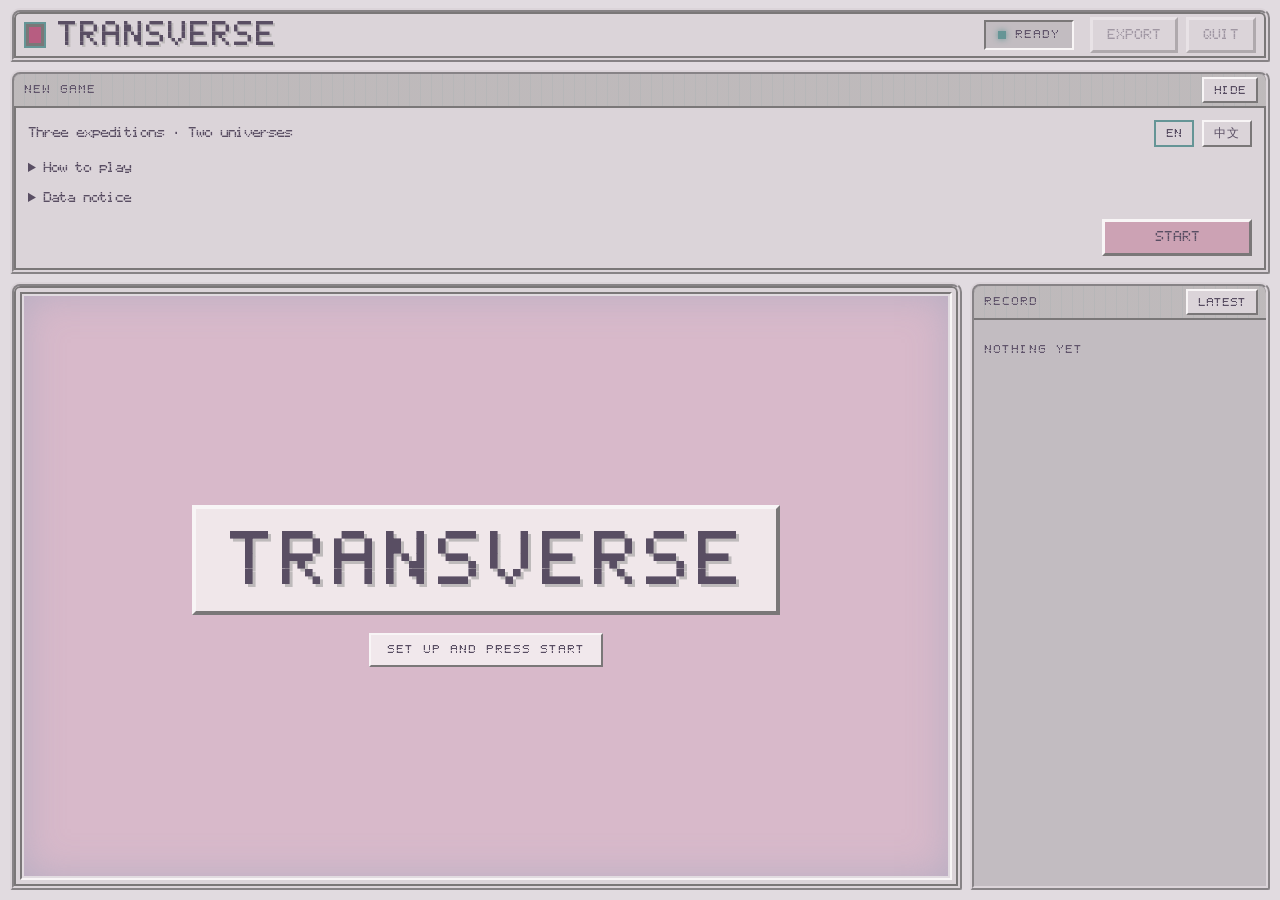
==== commit e3e1dba0: "Use the original AGII interface for Transverse" ====
--- a/index.html
+++ b/index.html
@@ -4,19 +4,20 @@
   <meta charset="utf-8">
   <meta http-equiv="Content-Security-Policy" content="default-src 'none'; script-src 'self'; style-src 'self'; img-src 'self'; font-src 'self'; connect-src 'none'; form-action 'none'; base-uri 'none'">
   <meta name="viewport" content="width=device-width, initial-scale=1">
-  <meta name="theme-color" content="#101114">
+  <meta name="theme-color" content="#e1dbe0">
+  <meta name="color-scheme" content="dark light">
   <meta name="description" content="Transverse. A bilingual card game about discovering hidden rules across universes.">
   <meta name="robots" content="noindex, nofollow">
   <link rel="icon" href="./mark.svg" type="image/svg+xml">
-  <link rel="stylesheet" href="./style.css?v=8">
-  <link rel="stylesheet" href="./world-colors.css">
-  <link rel="stylesheet" href="./world-layout.css?v=7">
+  <link rel="stylesheet" href="./archive-ui/game.css">
+  <link rel="stylesheet" href="./archive-ui/world-themes.css">
+  <link rel="stylesheet" href="./archive-ui/web.css">
   <title>Transverse</title>
 </head>
 <body>
   <div id="app"></div>
   <div id="announce" class="sr-only" aria-live="polite"></div>
   <noscript>Enable JavaScript to enter Transverse. 请启用 JavaScript 以进入 Transverse。</noscript>
-  <script type="module" src="./app.mjs?v=8"></script>
+  <script type="module" src="./app.mjs?v=9"></script>
 </body>
 </html>
--- a/archive-ui/game.css
+++ b/archive-ui/game.css
@@ -0,0 +1,140 @@
+/* Base game face. Every colour comes from the look's palette (--w-*), every text
+ * face from the look's type (--world-*); world-themes.css adds each frame's
+ * construction on top. Nothing here depends on game state. */
+:root{--w-bg:#080808;--w-panel:#141414;--w-ink:#eee9d9;--w-muted:#a7a29a;--w-accent:#b52332;--w-accent2:#e8cb72;--w-edge:#841722;--w-sky:#202650;--w-ground:#78532e;--w-far:#364f97;--w-near:#18244d;
+--world-font:'AGIIPixel','Courier New',monospace;--world-text-size:20px;--world-line-height:1.3;--world-letter-spacing:0px;--world-radius:0px;--tag:12px;--small:14px}
+/* Derived on body, where the look sets --w-* inline: a var() inside a custom property
+ * is substituted where that property is declared, so these must live on body. */
+body{--metal:color-mix(in srgb,var(--w-panel) 84%,var(--w-ink) 16%);--metal-dark:color-mix(in srgb,var(--w-panel) 78%,black);
+--hi:color-mix(in srgb,var(--w-panel) 60%,white);--lo:color-mix(in srgb,var(--w-panel) 50%,black);--well:color-mix(in srgb,var(--w-bg) 86%,black)}
+*{box-sizing:border-box}
+html{min-height:100%;background:var(--w-bg)}
+body{margin:0;min-height:100dvh;color:var(--w-ink);background:var(--w-bg);font:var(--world-text-size)/var(--world-line-height) var(--world-font);letter-spacing:var(--world-letter-spacing);accent-color:var(--w-accent2)}
+h1,h2,h3,p{margin:0}
+[hidden]{display:none!important}
+pre{margin:0;font:inherit;white-space:pre-wrap;overflow-wrap:anywhere;tab-size:4}
+svg,img{display:block}
+.pixel-art{image-rendering:pixelated;shape-rendering:crispEdges}
+:focus-visible{outline:2px solid var(--w-accent2);outline-offset:2px}
+::selection{background:var(--w-accent);color:var(--w-ink)}
+
+/* Frames: a raised bevel (light top-left, dark bottom-right) with a hairline inside. */
+.bevel{background:var(--metal);border:3px solid;border-color:var(--hi) var(--lo) var(--lo) var(--hi);border-radius:var(--world-radius);box-shadow:inset 0 0 0 1px var(--metal-dark),0 0 0 1px var(--w-bg)}
+.sunken,.hud-side,.hud-turn,.raw-form,.note-input,.transcript,.viewport,input,select,textarea{background:var(--well);border:2px solid;border-color:var(--lo) var(--hi) var(--hi) var(--lo);border-radius:var(--world-radius)}
+.plate{display:flex;align-items:center;gap:10px;min-height:30px;padding:3px 8px 3px 10px;background:var(--metal-dark);border-bottom:2px solid var(--lo);border-radius:var(--world-radius) var(--world-radius) 0 0}
+.plate-text{flex:1;min-width:0;overflow:hidden;text-overflow:ellipsis;white-space:nowrap;font-size:var(--tag);letter-spacing:2px;text-transform:uppercase;color:var(--w-muted)}
+
+/* Keys: bevelled buttons. */
+.key{font:var(--small)/1.2 var(--world-font);letter-spacing:1px;text-transform:uppercase;color:var(--w-ink);background:var(--metal);border:3px solid;border-color:var(--hi) var(--lo) var(--lo) var(--hi);border-radius:var(--world-radius);padding:7px 14px;cursor:pointer;white-space:nowrap}
+.key.small{font-size:var(--tag);padding:4px 10px;border-width:2px}
+.key.primary{background:color-mix(in srgb,var(--w-accent) 42%,var(--metal));min-width:150px}
+.key:hover:not(:disabled),.key:focus-visible:not(:disabled){background:color-mix(in srgb,var(--w-accent) 28%,var(--metal));color:var(--w-accent2)}
+.key:active:not(:disabled){border-color:var(--lo) var(--hi) var(--hi) var(--lo);transform:translateY(1px)}
+.key:disabled{opacity:.45;cursor:default}
+
+/* Fields. */
+input,select,textarea{font:var(--world-text-size)/1.3 var(--world-font);letter-spacing:var(--world-letter-spacing);color:var(--w-ink);padding:7px 9px;width:100%;min-height:40px;outline:none}
+input:focus,select:focus,textarea:focus{border-color:var(--w-accent2)}
+input:disabled,select:disabled,textarea:disabled{opacity:.55}
+select{appearance:none;-webkit-appearance:none;background-image:linear-gradient(45deg,transparent 50%,var(--w-muted) 50%),linear-gradient(135deg,var(--w-muted) 50%,transparent 50%);background-position:calc(100% - 16px) 50%,calc(100% - 10px) 50%;background-size:6px 6px;background-repeat:no-repeat;padding-right:30px}
+select option{background:var(--well);color:var(--w-ink)}
+input::placeholder{color:var(--w-muted);opacity:.7}
+input[type="checkbox"]{width:16px;height:16px;min-height:0;margin:0;padding:0;accent-color:var(--w-accent2)}
+
+/* Shell. */
+.shell{max-width:1480px;margin:auto;padding:8px 10px 10px;height:100dvh;min-height:520px;display:flex;flex-direction:column;gap:8px}
+.topbar{display:flex;align-items:center;gap:16px;height:54px;padding:0 10px 0 12px}
+.brand{display:flex;align-items:center;gap:12px}
+.brand-emblem{width:18px;height:22px;background:var(--w-accent);border:3px solid var(--lo);box-shadow:0 0 0 2px var(--w-accent2)}
+.wordmark{font:34px/1 var(--world-font);letter-spacing:2px;color:var(--w-ink);text-shadow:2px 2px var(--metal-dark)}
+.lamp{margin-left:auto;display:flex;align-items:center;gap:9px;min-height:30px;padding:2px 12px;font-size:var(--tag);letter-spacing:2px;text-transform:uppercase;color:var(--w-muted);background:var(--well);border:2px solid;border-color:var(--lo) var(--hi) var(--hi) var(--lo);border-radius:var(--world-radius)}
+.lamp-dot{width:8px;height:8px;background:var(--w-accent2);box-shadow:0 0 6px var(--w-accent2)}
+.lamp[data-busy="true"] .lamp-dot{animation:busy-blink 1s steps(2,end) infinite}
+.topbar-actions{display:flex;gap:8px}
+.notice{padding:10px 14px;font-size:var(--small);line-height:1.5;color:var(--w-ink);background:color-mix(in srgb,var(--w-accent) 22%,var(--metal));white-space:pre-wrap}
+
+/* Setup menu. */
+.setup-body{padding:12px 14px 14px;display:flex;flex-direction:column;gap:12px}
+.setup-grid{display:grid;grid-template-columns:1.2fr 1fr .7fr 1.5fr;gap:12px}
+.field{display:block;min-width:0}
+.field-label{display:block;margin-bottom:6px;font-size:var(--tag);letter-spacing:2px;text-transform:uppercase;color:var(--w-muted)}
+.setup-footer{display:flex;flex-wrap:wrap;align-items:center;justify-content:flex-start;gap:12px 22px}
+.setup-footer .primary{margin-left:auto}
+.check{display:flex;align-items:center;gap:8px;font-size:var(--small);color:var(--w-ink)}
+
+/* Stage. */
+.workspace{display:grid;grid-template-columns:minmax(0,1fr) 300px;grid-template-rows:minmax(0,1fr);gap:8px;flex:1 1 0;min-height:0}
+.stage{display:flex;flex-direction:column;min-width:0;min-height:0;padding:6px;gap:6px}
+.viewport{position:relative;flex:1 1 0;min-height:170px;overflow:hidden;background:var(--w-sky);isolation:isolate}
+.world-backdrop{position:absolute;inset:0;z-index:0;width:100%;height:100%;pointer-events:none}
+.viewport::after{content:"";position:absolute;inset:0;z-index:2;pointer-events:none;box-shadow:inset 0 0 0 2px var(--w-bg),inset 0 0 40px color-mix(in srgb,var(--w-near) 45%,transparent)}
+.idol{position:absolute;z-index:1;left:50%;bottom:3%;transform:translateX(-50%);width:clamp(120px,24%,230px);height:66%;display:flex;align-items:flex-end;justify-content:center;pointer-events:none}
+.idol svg{width:100%;height:100%;overflow:visible}
+.idol.training-post{height:60%;width:clamp(100px,18%,170px)}
+.title-card{position:absolute;z-index:3;inset:0;display:flex;flex-direction:column;align-items:center;justify-content:center;gap:18px}
+.title-word{font:76px/1 var(--world-font);letter-spacing:6px;color:var(--w-ink);padding:14px 30px 12px;background:color-mix(in srgb,var(--w-panel) 88%,transparent);border:4px solid;border-color:var(--hi) var(--lo) var(--lo) var(--hi);text-shadow:3px 3px var(--metal-dark)}
+.title-card p{padding:7px 16px;font-size:var(--tag);letter-spacing:2px;text-transform:uppercase;color:var(--w-ink);background:color-mix(in srgb,var(--w-panel) 90%,transparent);border:2px solid;border-color:var(--hi) var(--lo) var(--lo) var(--hi)}
+.dialogue{position:absolute;z-index:3;left:10px;top:10px;right:10px;max-height:58%;overflow:auto;padding:10px 14px 12px;color:var(--w-ink);background:color-mix(in srgb,var(--w-panel) 91%,transparent);border:3px solid;border-color:var(--hi) var(--lo) var(--lo) var(--hi);border-radius:var(--world-radius);box-shadow:inset 0 0 0 1px var(--metal-dark);scrollbar-width:thin;scrollbar-color:var(--lo) transparent}
+body[data-phase="pick"] .dialogue,body[data-phase="note"] .dialogue,body[data-phase="done"] .dialogue{top:50%;left:50%;right:auto;transform:translate(-50%,-50%);width:min(780px,94%);max-height:86%;padding:16px 22px 18px}
+body[data-phase="done"] .dialogue{max-height:92%}
+
+/* Status bar. */
+.hud{display:grid;grid-template-columns:minmax(0,1fr) auto minmax(0,1fr);gap:6px;padding:6px;background:var(--metal);border:3px solid;border-color:var(--hi) var(--lo) var(--lo) var(--hi);border-radius:var(--world-radius);box-shadow:inset 0 0 0 1px var(--metal-dark)}
+.hud.hud-raw{display:block}
+.hud-side{display:flex;flex-direction:column;gap:5px;min-height:76px;padding:5px 9px 7px}
+.hud-tag{font-size:var(--tag);letter-spacing:2px;text-transform:uppercase;color:var(--w-muted);line-height:1}
+.hud-name{font-size:var(--small);line-height:1.1;letter-spacing:1px;color:var(--w-ink);white-space:nowrap;overflow:hidden;text-overflow:ellipsis}
+.slots{display:flex;flex-wrap:wrap;gap:4px 16px;min-height:calc(var(--world-text-size) * 1.1)}
+.slot{font-size:var(--world-text-size);line-height:1.1;white-space:pre;color:var(--w-ink)}
+.slots.transient .slot{color:var(--w-accent2)}
+.hud-turn{display:flex;flex-direction:column;align-items:center;justify-content:center;gap:2px;min-width:104px;padding:5px 14px}
+.hud-turn-n{font-size:34px;line-height:1;color:var(--w-accent2);text-shadow:2px 2px var(--metal-dark)}
+.hud-turn-left{font-size:var(--tag);letter-spacing:1px;color:var(--w-muted);white-space:nowrap}
+.screen-original{padding:10px 12px;font-size:var(--world-text-size)}
+
+/* Tray: hand, commands, console; options; notes. */
+.tray{display:flex;flex-direction:column;gap:8px;padding:8px;background:var(--metal);border:3px solid;border-color:var(--hi) var(--lo) var(--lo) var(--hi);border-radius:var(--world-radius);box-shadow:inset 0 0 0 1px var(--metal-dark)}
+#actionInput{display:flex;flex-direction:column;gap:8px}
+.hand{display:flex;align-items:stretch;gap:8px;padding:2px 2px 4px;overflow-x:auto;overflow-y:hidden;scrollbar-width:thin;scrollbar-color:var(--lo) transparent}
+.hand:empty{display:none}
+.choice{flex:0 0 118px;min-height:118px;display:flex;flex-direction:column;align-items:center;justify-content:space-between;gap:6px;padding:9px 6px 8px;font:var(--world-text-size)/1.1 var(--world-font);letter-spacing:var(--world-letter-spacing);text-align:center;color:var(--w-ink);background:var(--well);border:3px solid;border-color:var(--hi) var(--lo) var(--lo) var(--hi);border-radius:var(--world-radius);cursor:pointer;white-space:pre-wrap;overflow-wrap:anywhere}
+.choice:hover:not(:disabled),.choice:focus-visible:not(:disabled){background:color-mix(in srgb,var(--w-accent) 30%,var(--well));border-color:var(--w-accent2)}
+.choice:active:not(:disabled){transform:translateY(1px);border-color:var(--lo) var(--hi) var(--hi) var(--lo)}
+.choice:disabled{opacity:.5;cursor:default}
+.card-art{width:50px;height:50px;flex:none;pointer-events:none}
+.card-art svg{width:100%;height:100%}
+.card-label{display:flex;flex-direction:column;align-items:center;gap:3px}
+.card-name{color:var(--w-ink)}
+.card-mark{color:var(--w-accent2)}
+.hand.options{flex-wrap:wrap;overflow:visible}
+.options .choice{flex:1 1 200px;min-height:54px;flex-direction:row;justify-content:center;padding:10px 14px}
+.console{display:flex;align-items:center;gap:8px}
+.commands{display:flex;flex-wrap:wrap;gap:6px}
+.commands:empty{display:none}
+.key.command{font-size:var(--small);padding:8px 16px;min-width:92px}
+.raw-form{flex:1;display:flex;align-items:center;gap:8px;min-width:160px;padding:2px 4px 2px 10px}
+.raw-form::before{content:">";color:var(--w-accent2);font-size:var(--world-text-size)}
+.raw-form input{flex:1;min-width:0;min-height:32px;padding:4px 2px;background:transparent;border:0;border-radius:0}
+.raw-form input:focus{border:0}
+.note-form{display:flex;flex-direction:column;gap:8px}
+.note-input{display:block;min-height:112px;resize:vertical;padding:10px 12px;font-size:var(--world-text-size);line-height:1.45}
+.note-actions{display:flex;justify-content:flex-end}
+.waiting{height:60px;display:flex;align-items:center;justify-content:center;gap:10px;font-size:var(--tag);letter-spacing:2px;text-transform:uppercase;color:var(--w-muted)}
+.waiting::before{content:"";display:block;width:9px;height:14px;background:var(--w-accent2);animation:busy-blink .8s steps(2,end) infinite}
+
+/* Record. */
+.journal{display:flex;flex-direction:column;min-height:0}
+.journal .plate{border-radius:0}
+.transcript{flex:1;min-height:0;overflow:auto;padding:8px 10px 20px;border-width:0 0 0 0;border-radius:0;scrollbar-width:thin;scrollbar-color:var(--lo) transparent;outline-offset:-3px}
+.transcript-item{padding:6px 0}
+.transcript-item pre{font-size:calc(var(--world-text-size) - 4px);line-height:1.4;color:var(--w-muted)}
+.transcript-item:last-child pre{color:var(--w-ink)}
+.transcript hr{border:0;border-top:2px solid var(--lo);margin:8px 0}
+.transcript-empty{padding:14px 0;font-size:var(--tag);letter-spacing:2px;text-transform:uppercase;color:var(--w-muted)}
+
+@keyframes busy-blink{50%{opacity:.15}}
+@media(min-width:1550px){.idol{height:70%}}
+@media(max-width:1100px){.setup-grid{grid-template-columns:1fr 1fr}.workspace{grid-template-columns:minmax(0,1fr) 260px}}
+@media(max-width:850px){.shell{height:auto;min-height:100dvh}.workspace{grid-template-columns:1fr;grid-template-rows:minmax(560px,auto) 320px}.hud{grid-template-columns:1fr auto 1fr}.wordmark{font-size:28px}}
+@media(max-width:520px){.setup-grid{grid-template-columns:1fr}.hud{grid-template-columns:1fr;grid-template-rows:auto auto auto}.hud-turn{flex-direction:row;gap:12px;min-height:44px}.idol{width:40%;height:58%}.title-word{font-size:48px;letter-spacing:3px}.topbar{gap:8px;padding:0 8px}.lamp{display:none}}
+@media(prefers-reduced-motion:reduce){.lamp-dot,.waiting::before{animation:none}}
--- a/archive-ui/world-themes.css
+++ b/archive-ui/world-themes.css
@@ -0,0 +1,76 @@
+/* Frame construction per look. The frame index is independent of scene, palette and
+ * type (look.js), so each rule here only shapes borders, radii and surface patterns
+ * of the same frames: .bevel (top bar, setup, stage, record), .hud, .hud-side,
+ * .hud-turn, .tray, .choice, .key, .dialogue, .plate. No rule adds text. */
+body[data-frame="retro"] :is(.bevel,.hud,.tray,.choice){box-shadow:inset 0 0 0 1px var(--metal-dark),inset 0 0 0 3px color-mix(in srgb,var(--w-accent) 35%,transparent)}
+body[data-frame="carved"] :is(.bevel,.hud,.tray,.choice,.dialogue){border-width:5px;border-style:ridge;border-color:var(--metal)}
+body[data-frame="carved"] .plate{border-bottom:3px ridge var(--metal)}
+body[data-frame="riveted"] :is(.bevel,.hud,.tray){border-width:4px;border-style:ridge;border-color:var(--metal);background-image:radial-gradient(circle at 7px 7px,var(--w-accent2) 0 1px,transparent 2px),radial-gradient(circle at calc(100% - 7px) 7px,var(--w-accent2) 0 1px,transparent 2px),radial-gradient(circle at 7px calc(100% - 7px),var(--w-accent2) 0 1px,transparent 2px),radial-gradient(circle at calc(100% - 7px) calc(100% - 7px),var(--w-accent2) 0 1px,transparent 2px)}
+body[data-frame="riveted"] .plate{border-bottom:4px solid transparent;border-image:repeating-linear-gradient(135deg,var(--lo) 0 7px,var(--metal) 7px 14px) 4}
+body[data-frame="terminal"] :is(.bevel,.hud,.tray,.choice,.hud-side,.hud-turn,.dialogue,.key){border-width:1px;border-color:var(--w-accent);box-shadow:inset 0 0 14px color-mix(in srgb,var(--w-accent) 8%,transparent),0 0 8px color-mix(in srgb,var(--w-accent) 10%,transparent)}
+body[data-frame="terminal"] .plate{background-image:repeating-linear-gradient(0deg,transparent 0 3px,color-mix(in srgb,var(--w-accent) 6%,transparent) 3px 4px)}
+body[data-frame="terminal"] .wordmark{letter-spacing:5px;color:var(--w-accent)}
+body[data-frame="orbital"] :is(.bevel,.hud,.tray,.choice){border-width:4px;border-radius:14px 4px 14px 4px}
+body[data-frame="orbital"] .plate{border-radius:11px 2px 0 0;border-bottom:2px solid var(--w-accent)}
+body[data-frame="orbital"] .brand-emblem{border-radius:50%;background:var(--w-accent2)}
+body[data-frame="neon"] :is(.bevel,.hud,.tray,.choice){border-width:1px;border-color:var(--w-accent2);box-shadow:inset 0 0 0 3px var(--w-bg),0 0 14px color-mix(in srgb,var(--w-accent) 18%,transparent)}
+body[data-frame="neon"] .choice{border-left:4px solid var(--w-accent2);border-radius:0 12px 0 0}
+body[data-frame="neon"] .wordmark{text-shadow:2px 0 var(--w-accent),-2px 0 var(--w-accent2)}
+body[data-frame="deco"] :is(.bevel,.hud,.tray,.choice){border:4px double var(--w-accent2);box-shadow:inset 0 0 0 3px var(--metal),inset 0 0 0 4px var(--lo)}
+body[data-frame="deco"] .plate{background:repeating-linear-gradient(90deg,var(--metal-dark) 0 12px,color-mix(in srgb,var(--w-accent2) 16%,var(--metal-dark)) 12px 14px)}
+body[data-frame="deco"] .wordmark{letter-spacing:7px}
+body[data-frame="cloth"] :is(.bevel,.hud,.tray,.choice){border:2px dashed var(--lo);box-shadow:inset 0 0 0 4px var(--metal)}
+body[data-frame="cloth"] .plate{border-bottom:1px dashed var(--w-accent);background-image:repeating-linear-gradient(45deg,transparent 0 4px,color-mix(in srgb,var(--w-accent2) 6%,transparent) 4px 5px)}
+body[data-frame="ink"] :is(.bevel,.hud,.tray,.choice){border-radius:2px 7px 4px 3px;border-width:2px 3px 4px 2px;border-color:var(--w-ink);box-shadow:2px 2px 0 var(--lo)}
+body[data-frame="ink"] .plate{border-bottom:3px solid var(--w-ink)}
+body[data-frame="gothic"] :is(.bevel,.hud,.tray){border:3px double var(--w-accent2);border-radius:18px 18px 3px 3px}
+body[data-frame="gothic"] .plate{border-radius:15px 15px 0 0}
+body[data-frame="gothic"] .choice{border-radius:35% 35% 3px 3px;border-top:3px double var(--w-accent2)}
+body[data-frame="silhouette"] :is(.bevel,.hud,.tray,.choice,.hud-side,.hud-turn){border:1px solid var(--w-ink);box-shadow:0 0 18px #0005}
+body[data-frame="silhouette"] .brand-emblem{box-shadow:none;background:var(--w-ink);border-color:var(--w-ink)}
+body[data-frame="organic"] :is(.bevel,.hud,.tray){border:1px solid var(--w-accent);border-radius:16px 6px 16px 6px;box-shadow:0 0 18px color-mix(in srgb,var(--w-accent2) 8%,transparent)}
+body[data-frame="organic"] .plate{border-radius:14px 4px 0 0}
+body[data-frame="organic"] .choice{border-radius:22px 6px 22px 6px;border-bottom:3px solid var(--w-accent)}
+body[data-frame="organic"] .wordmark{letter-spacing:5px}
+body[data-frame="rust"] :is(.bevel,.hud,.tray,.choice){border:3px solid var(--lo);border-image:linear-gradient(125deg,var(--w-accent2),var(--w-muted),var(--w-ground),var(--w-accent2)) 1}
+body[data-frame="rust"] .plate{background:repeating-linear-gradient(100deg,var(--metal-dark) 0 19px,color-mix(in srgb,var(--w-accent2) 10%,var(--metal-dark)) 19px 21px)}
+body[data-frame="paint"] :is(.bevel,.hud,.tray,.choice){border:3px solid var(--lo);border-image:linear-gradient(12deg,var(--w-accent),var(--lo) 20%,var(--w-accent2) 74%,var(--lo)) 1}
+body[data-frame="paint"] .plate{border-bottom:3px solid var(--w-accent)}
+body[data-frame="paint"] .choice{box-shadow:3px 3px 0 var(--lo)}
+body[data-frame="relic"] :is(.bevel,.hud,.tray,.choice){border:5px ridge var(--metal);box-shadow:inset 0 0 0 1px var(--w-accent2)}
+body[data-frame="relic"] .plate{border-bottom:3px double var(--w-accent2)}
+body[data-frame="relic"] .brand-emblem{transform:rotate(45deg);width:16px;height:16px}
+body[data-frame="greek"] :is(.bevel,.hud,.tray){border:5px double var(--w-accent2)}
+body[data-frame="greek"] .plate{border-bottom:3px solid var(--w-accent2);background:repeating-linear-gradient(90deg,var(--metal-dark) 0 20px,color-mix(in srgb,var(--w-accent2) 12%,var(--metal-dark)) 20px 24px)}
+body[data-frame="greek"] .choice{border-radius:2px 12px 2px 12px;border-bottom:4px solid var(--w-accent2)}
+body[data-frame="sketch"] :is(.bevel,.hud,.tray,.choice){border:2px solid var(--w-ink);border-radius:6px 2px 7px 3px;outline:1px solid var(--lo);outline-offset:-5px;box-shadow:2px 3px 0 var(--lo)}
+body[data-frame="sketch"] .plate{background:repeating-linear-gradient(15deg,var(--metal-dark) 0 7px,color-mix(in srgb,var(--w-ink) 10%,var(--metal-dark)) 7px 8px)}
+body[data-frame="toon"] :is(.bevel,.hud,.tray,.choice){border:3px solid var(--w-ink);border-radius:12px;box-shadow:3px 4px 0 var(--lo)}
+body[data-frame="toon"] .plate{border-radius:9px 9px 0 0;border-bottom:2px solid var(--w-ink)}
+body[data-frame="toon"] .wordmark{font-style:italic;letter-spacing:2px}
+body[data-frame="paper"] :is(.bevel,.hud,.tray,.choice){border:3px solid var(--metal);box-shadow:0 0 0 1px var(--lo),3px 4px var(--lo);border-radius:3px}
+body[data-frame="paper"] .plate{border-bottom:2px dashed var(--lo)}
+body[data-frame="etch"] :is(.bevel,.hud,.tray,.choice){border:4px double var(--w-ink);box-shadow:inset 0 0 0 2px var(--metal)}
+body[data-frame="etch"] .plate{background:repeating-linear-gradient(135deg,var(--metal-dark) 0 3px,color-mix(in srgb,var(--w-ink) 8%,var(--metal-dark)) 3px 4px)}
+body[data-frame="etch"] .brand-emblem{box-shadow:none;border-color:var(--w-ink);background:var(--w-bg)}
+body[data-frame="handheld"] :is(.bevel,.hud,.tray,.choice){border:4px solid var(--lo);box-shadow:inset 3px 3px var(--metal),inset -2px -2px var(--w-accent2)}
+body[data-frame="handheld"] .topbar{border:5px ridge var(--metal);border-radius:4px 4px 18px 4px}
+body[data-frame="ornate"] :is(.bevel,.hud,.tray,.choice){border:4px ridge var(--w-accent2);border-radius:6px;box-shadow:inset 0 0 0 2px var(--metal)}
+body[data-frame="ornate"] .plate{border-bottom:2px solid var(--w-accent2)}
+body[data-frame="space"] :is(.bevel,.hud,.tray){border:1px solid var(--w-accent);border-radius:16px 3px 16px 3px;box-shadow:inset 0 0 0 3px var(--metal)}
+body[data-frame="space"] .plate{border-radius:14px 2px 0 0;border-bottom:1px solid var(--w-accent)}
+body[data-frame="space"] .choice{border:1px solid var(--w-accent);border-radius:12px;border-top-width:4px}
+body[data-frame="frost"] :is(.bevel,.hud,.tray,.choice){border:4px ridge var(--metal);box-shadow:inset 0 1px 0 var(--hi),0 -1px 0 var(--w-accent2)}
+body[data-frame="frost"] .plate{border-bottom:2px solid var(--w-accent2)}
+body[data-frame="brass"] :is(.bevel,.hud,.tray,.choice){border:4px ridge var(--metal);border-radius:10px 10px 2px 2px;box-shadow:inset 0 0 0 2px var(--lo)}
+body[data-frame="brass"] .plate{border-radius:7px 7px 0 0;background:repeating-linear-gradient(90deg,var(--metal-dark) 0 10px,color-mix(in srgb,var(--w-accent2) 8%,var(--metal-dark)) 10px 11px)}
+body[data-frame="minimal"] :is(.bevel,.hud,.tray,.choice,.hud-side,.hud-turn,.dialogue,.key){border:1px solid var(--w-ink);border-radius:0;box-shadow:none}
+body[data-frame="minimal"] .plate{border-bottom:1px solid var(--w-ink)}
+body[data-frame="minimal"] .brand-emblem{box-shadow:none;background:var(--w-ink);border:4px solid var(--w-bg);outline:1px solid var(--w-ink)}
+body[data-frame="crt"] :is(.bevel,.hud,.tray,.choice){border:3px solid var(--lo);border-radius:12px 12px 4px 4px;box-shadow:inset 0 0 0 2px var(--metal)}
+body[data-frame="crt"] .plate{border-radius:9px 9px 0 0;border-bottom:3px ridge var(--w-accent)}
+body[data-frame="crt"] .wordmark{color:var(--w-accent);letter-spacing:3px}
+body[data-frame="glass"] :is(.bevel,.hud,.tray,.choice){border:1px solid var(--w-accent2);border-radius:14px;box-shadow:inset 0 1px 0 color-mix(in srgb,var(--w-accent2) 25%,transparent),0 0 12px color-mix(in srgb,var(--w-accent) 8%,transparent)}
+body[data-frame="glass"] .plate{border-radius:12px 12px 0 0}
+body[data-frame="watercolor"] :is(.bevel,.hud,.tray,.choice){border:1px solid var(--lo);border-radius:14px 4px 14px 4px;box-shadow:2px 3px 0 color-mix(in srgb,var(--w-accent) 20%,transparent)}
+body[data-frame="watercolor"] .plate{border-radius:12px 2px 0 0}
--- a/archive-ui/web.css
+++ b/archive-ui/web.css
@@ -0,0 +1,51 @@
+@font-face {
+  font-family: AGIIPixel;
+  src: url('../retro-font.woff') format('woff');
+  font-display: swap;
+}
+
+.world-backdrop { object-fit: cover; }
+.idol img { width: 100%; height: 100%; object-fit: contain; object-position: center bottom; }
+.sr-only { position: absolute; top: 0; left: 0; width: 1px; height: 1px; overflow: hidden; clip-path: inset(50%); white-space: nowrap; }
+.wordmark, .title-word { text-transform: uppercase; }
+.web-setup { font-size: var(--small); }
+.web-setup summary { cursor: pointer; }
+.web-setup details p, .web-setup details pre { margin-top: 7px; }
+.setup-line, .language-keys { display: flex; align-items: center; flex-wrap: wrap; gap: 8px; }
+.setup-line { justify-content: space-between; }
+.language-keys [aria-pressed="true"] { border-color: var(--w-accent2); }
+.web-modal {
+  width: min(560px, calc(100% - 24px));
+  max-height: calc(100% - 24px);
+  padding: 18px;
+  color: var(--w-ink);
+  font-size: var(--small);
+}
+.web-modal::backdrop { background: #0009; }
+.web-modal h2 { font-size: var(--world-text-size); }
+.web-modal p, .web-modal .check { margin: 12px 0; }
+.web-modal .setup-footer { justify-content: flex-end; }
+.web-modal .primary { margin-left: 0; }
+.empty-hand-text { padding: 8px; color: var(--w-muted); font-size: var(--small); }
+
+@media (max-width: 850px) {
+  .workspace { flex: none; grid-template-rows: auto 320px; }
+  .stage { min-height: 560px; }
+  .viewport { flex: 1 0 170px; }
+  .hud, .tray { flex-shrink: 0; }
+}
+
+@media (max-width: 520px) {
+  .topbar .brand { gap: 7px; }
+  .topbar .wordmark { font-size: clamp(17px, 4.75vw, 26px); letter-spacing: 1px; }
+  .topbar-actions { gap: 4px; margin-left: auto; }
+  .topbar-actions .key { padding-inline: 7px; }
+  .topbar .brand-emblem { flex: 0 0 13px; height: 16px; }
+  .title-card .title-word { font-size: clamp(28px, 8vw, 48px); letter-spacing: 2px; padding-inline: 14px; }
+  .console { flex-wrap: wrap; }
+  .commands { gap: 4px; }
+  .key.command { min-width: 0; padding-inline: 10px; }
+  .raw-form { flex: 1 1 190px; }
+  .setup-footer .primary { margin-left: 0; }
+  .web-modal .key { white-space: normal; }
+}
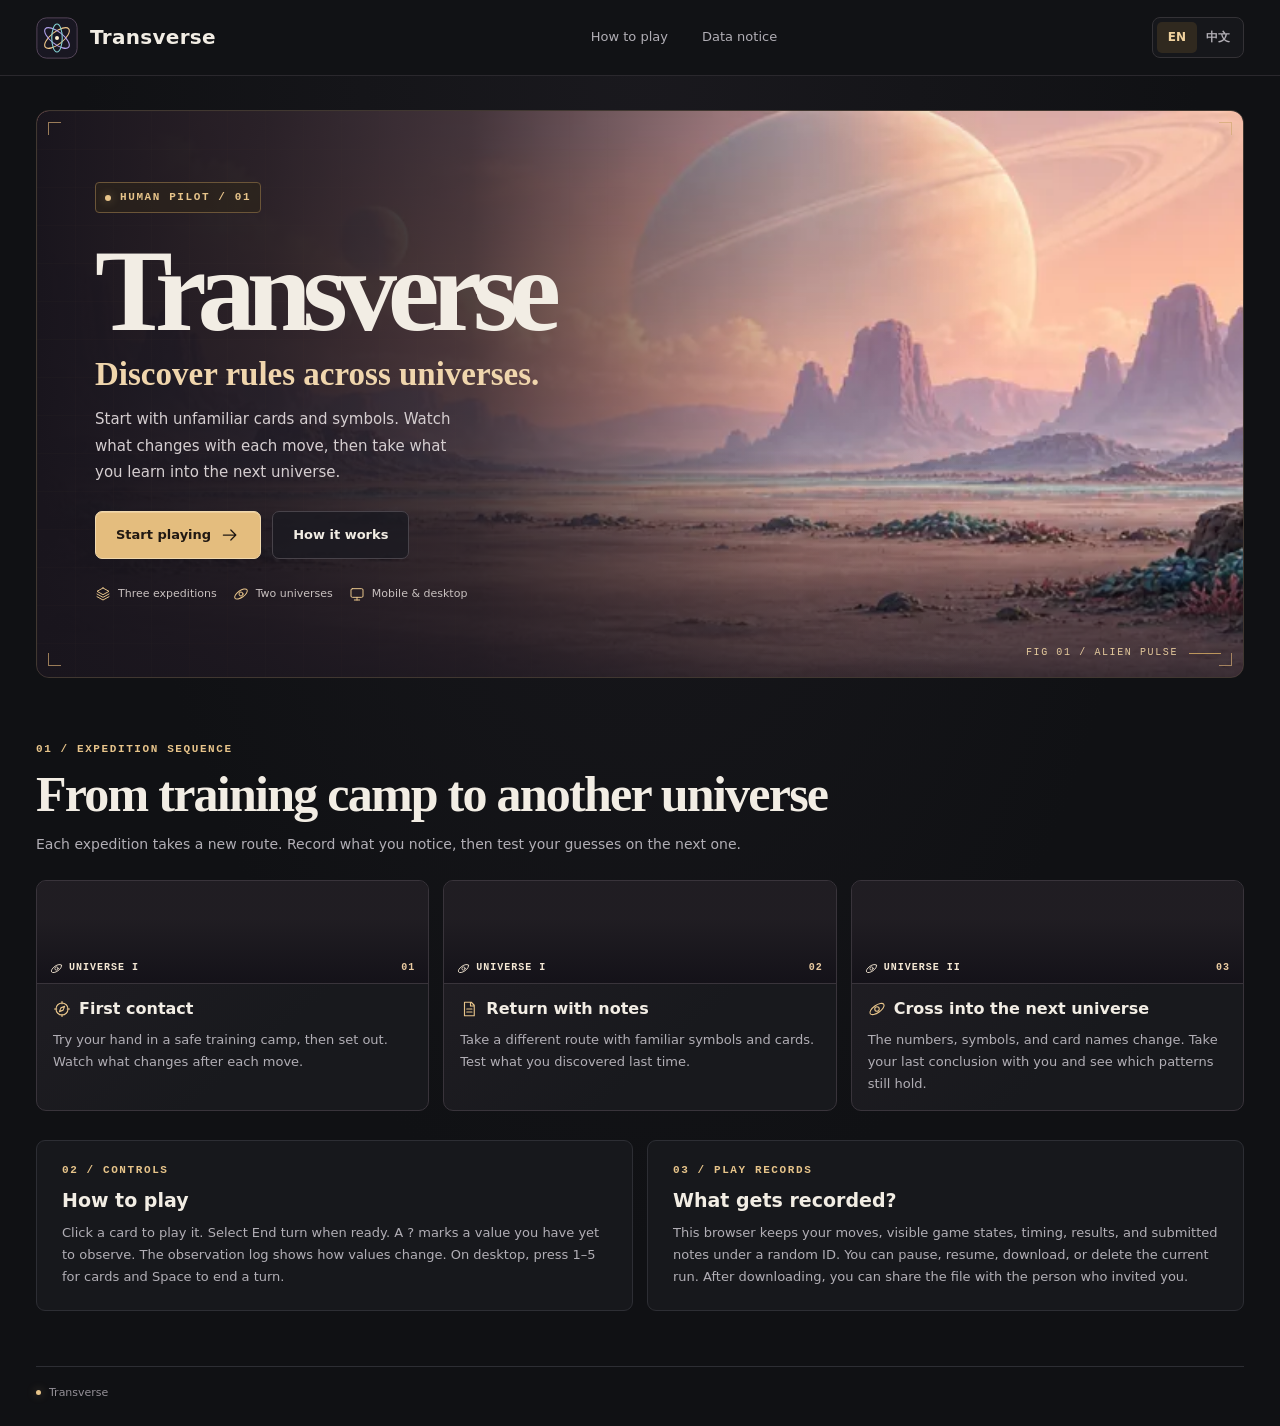
==== commit 4ff4ff66: "Restore the Transverse cover and keep the archive game UI" ====
--- a/index.html
+++ b/index.html
@@ -4,20 +4,23 @@
   <meta charset="utf-8">
   <meta http-equiv="Content-Security-Policy" content="default-src 'none'; script-src 'self'; style-src 'self'; img-src 'self'; font-src 'self'; connect-src 'none'; form-action 'none'; base-uri 'none'">
   <meta name="viewport" content="width=device-width, initial-scale=1">
-  <meta name="theme-color" content="#e1dbe0">
+  <meta name="theme-color" content="#101114">
   <meta name="color-scheme" content="dark light">
   <meta name="description" content="Transverse. A bilingual card game about discovering hidden rules across universes.">
   <meta name="robots" content="noindex, nofollow">
   <link rel="icon" href="./mark.svg" type="image/svg+xml">
-  <link rel="stylesheet" href="./archive-ui/game.css">
-  <link rel="stylesheet" href="./archive-ui/world-themes.css">
-  <link rel="stylesheet" href="./archive-ui/web.css">
+  <link rel="stylesheet" href="./style.css?v=8" data-surface-style="cover">
+  <link rel="stylesheet" href="./world-colors.css" data-surface-style="cover">
+  <link rel="stylesheet" href="./world-layout.css?v=7" data-surface-style="cover">
+  <link rel="stylesheet" href="./archive-ui/game.css" data-surface-style="game" media="not all">
+  <link rel="stylesheet" href="./archive-ui/world-themes.css" data-surface-style="game" media="not all">
+  <link rel="stylesheet" href="./archive-ui/web.css" data-surface-style="game" media="not all">
   <title>Transverse</title>
 </head>
 <body>
   <div id="app"></div>
   <div id="announce" class="sr-only" aria-live="polite"></div>
   <noscript>Enable JavaScript to enter Transverse. 请启用 JavaScript 以进入 Transverse。</noscript>
-  <script type="module" src="./app.mjs?v=9"></script>
+  <script type="module" src="./app.mjs?v=10"></script>
 </body>
 </html>
--- a/style.css
+++ b/style.css
@@ -0,0 +1,359 @@
+:root {
+  color-scheme: dark;
+  --bg: #101114;
+  --panel: #17181c;
+  --panel-raised: #1c1d22;
+  --line: #2d2e34;
+  --line-warm: #51412d;
+  --ink: #f2ede4;
+  --muted: #b1aeb5;
+  --dim: #949097;
+  --gold: #e7c48a;
+  --gold-bright: #f0d29e;
+  --good: #add4ae;
+  --mono: "Cascadia Mono", "SFMono-Regular", Consolas, monospace;
+  --sans: Inter, system-ui, -apple-system, "Segoe UI", "Microsoft YaHei UI", "PingFang SC", sans-serif;
+  --display: Georgia, "Times New Roman", serif;
+  font: 16px/1.55 var(--sans);
+  color: var(--ink);
+  background: var(--bg);
+}
+html[lang="zh-CN"] { --display: "Songti SC", "Noto Serif CJK SC", SimSun, Georgia, serif; }
+* { box-sizing: border-box; }
+html { scroll-behavior: smooth; }
+body { margin: 0; min-width: 280px; background: radial-gradient(ellipse at 50% 0, #1a191e 0, transparent 560px); }
+body:has(dialog[open]) { overflow: hidden; }
+button, input, textarea { font: inherit; }
+a { color: inherit; text-decoration: none; }
+button { color: inherit; cursor: pointer; }
+button:disabled { cursor: default; opacity: .52; }
+a:focus-visible, button:focus-visible, textarea:focus-visible, input:focus-visible, [tabindex]:focus-visible { outline: 2px solid var(--gold-bright); outline-offset: 3px; }
+button:focus:not(:focus-visible) { outline: none; }
+h1, h2, h3, p { margin: 0; }
+svg { flex-shrink: 0; vertical-align: middle; }
+.sr-only { position: absolute; width: 1px; height: 1px; padding: 0; margin: -1px; overflow: hidden; clip: rect(0,0,0,0); white-space: nowrap; border: 0; }
+.frame { width: min(100% - 72px, 1240px); margin-inline: auto; }
+.eyebrow { color: var(--gold); font: 600 11px/1.4 var(--mono); letter-spacing: .145em; text-transform: uppercase; }
+.site-head { border-bottom: 1px solid #2a282d; background: #111215; }
+.head-inner { display: flex; align-items: center; justify-content: space-between; gap: 24px; min-height: 75px; }
+.brand { display: inline-flex; align-items: center; gap: 12px; flex-shrink: 0; }
+.brand img { display: block; }
+.brand strong { letter-spacing: .015em; line-height: 1.08; font-size: 20px; font-weight: 760; }
+.site-head nav { display: flex; gap: 34px; color: var(--muted); font-size: 13px; }
+.site-head nav a:hover, .site-foot a:hover { color: var(--gold-bright); }
+.head-location { font-size: 13px; color: var(--muted); }
+.head-tools { display: flex; align-items: center; gap: 10px; }
+.language { display: flex; align-items: center; background: #16171b; border: 1px solid #343236; padding: 4px; border-radius: 8px; }
+.language button { height: 31px; min-width: 40px; padding: 0 9px; border: 0; background: transparent; border-radius: 5px; color: var(--muted); font-size: 12px; font-weight: 700; }
+.language button[aria-pressed="true"] { background: #30291f; color: var(--gold-bright); }
+.language button:hover { color: var(--gold-bright); }
+.icon-button { display: grid; place-items: center; width: 40px; height: 40px; border: 1px solid var(--line); border-radius: 7px; background: #191a1e; color: var(--muted); }
+.icon-button:hover { color: var(--ink); border-color: var(--line-warm); }
+.home-main { padding-top: 34px; }
+.hero { position: relative; min-height: 568px; display: flex; align-items: center; isolation: isolate; overflow: hidden; border: 1px solid #413831; border-radius: 13px; background: #19151d; }
+.hero-image, .hero-shade, .hero-grid { position: absolute; inset: 0; z-index: -1; }
+.hero-image { background: url('./worlds/world-23.webp') 65% center / cover no-repeat; }
+.hero-shade {
+  background: linear-gradient(90deg, #19151d 0%, #19151de8 19%, #19151dc2 36%, #19151d20 63%, transparent 80%),
+    linear-gradient(0deg, #19151db8, transparent 40%);
+}
+.hero-grid { opacity: .12; background-image: linear-gradient(#b99a6630 1px, transparent 1px), linear-gradient(90deg, #b99a6630 1px, transparent 1px); background-size: 38px 38px; mask-image: linear-gradient(90deg, #000, transparent 58%); }
+.hero-content { padding: 43px 48px 47px 58px; width: min(100%, 650px); }
+.hero-label { display: inline-flex; align-items: center; gap: 9px; border: 1px solid #6b5538; border-radius: 4px; padding: 7px 9px; background: #2d251a9c; }
+.tag-dot, .status-dot, .foot-dot { flex: none; display: inline-block; width: 6px; height: 6px; border-radius: 50%; background: var(--gold); box-shadow: 0 0 10px #dcb87d70; }
+.hero h1 { margin: 24px 0 11px; font: 560 clamp(62px, 9.1vw, 123px)/.92 Georgia, "Times New Roman", serif; letter-spacing: -.078em; }
+.hero-tagline { max-width: 460px; margin-bottom: 12px; color: #f0d6ad; font: 550 clamp(21px, 2.6vw, 33px)/1.18 var(--display); text-wrap: balance; }
+.hero-tagline + .hero-desc { max-width: 375px; }
+.hero-desc { color: #d5ced0; font-size: 15px; line-height: 1.75; max-width: 400px; }
+.hero-actions { display: flex; flex-wrap: wrap; gap: 11px; align-items: center; margin-top: 26px; }
+.button { min-height: 43px; display: inline-flex; justify-content: center; align-items: center; gap: 9px; padding: 9px 16px; border: 1px solid transparent; border-radius: 7px; font-size: 13px; line-height: 1.28; font-weight: 750; text-align: center; transition: background .15s, border-color .15s, box-shadow .15s; }
+.button.primary { color: #211913; border-color: #f0d8ad; background: #e4bd7e; box-shadow: inset 0 1px #f8ddb185; }
+.button.primary:hover:enabled, a.button.primary:hover { background: #f2d59f; }
+.button.secondary { color: var(--ink); border-color: #48434a; background: #1c1b21d9; }
+.button.secondary:hover:enabled, a.button.secondary:hover { background: #29252a; border-color: #8b6f4b; }
+.button.plain { color: var(--muted); background: transparent; }
+.button.plain:hover:enabled { color: var(--ink); background: #242329; }
+.button.danger { color: #23161a; border-color: #f2c3be; background: #eab2ad; }
+.button.danger:hover:enabled { background: #f4d0cc; }
+.button.danger-text { color: #f1b8b0; }
+.hero-actions .button { min-height: 48px; padding-inline: 20px; }
+.hero-facts { display: flex; flex-wrap: wrap; gap: 9px 16px; padding: 0; margin: 26px 0 0; list-style: none; }
+.hero-facts li { display: inline-flex; align-items: center; gap: 7px; font-size: 11px; color: #c8c0bf; }
+.hero-facts svg { color: var(--gold); }
+.hero-plate { position: absolute; right: 22px; bottom: 19px; display: flex; align-items: center; gap: 11px; color: #e4c99c; text-transform: uppercase; font: 10px/1 var(--mono); letter-spacing: .16em; }
+.hero-plate span { width: 32px; height: 1px; background: #bc965c; }
+.corner { position: absolute; width: 13px; height: 13px; border: 0 solid #d2a972; opacity: .7; }
+.top-left { top: 11px; left: 11px; border-width: 1px 0 0 1px; }
+.top-right { top: 11px; right: 11px; border-width: 1px 1px 0 0; }
+.bottom-left { bottom: 11px; left: 11px; border-width: 0 0 1px 1px; }
+.bottom-right { bottom: 11px; right: 11px; border-width: 0 1px 1px 0; }
+.home-section { padding: 64px 0 0; scroll-margin-top: 10px; }
+.section-head .eyebrow { margin-bottom: 9px; }
+.section-head h1, .section-head h2 { font: 600 clamp(31px, 4vw, 50px)/1.14 var(--display); letter-spacing: -.035em; }
+.section-head > p:last-child { margin-top: 11px; color: var(--muted); font-size: 14px; }
+.phase-grid { display: grid; grid-template-columns: repeat(3, minmax(0, 1fr)); gap: 14px; margin-top: 24px; }
+.phase-tile { min-width: 0; overflow: hidden; border: 1px solid #39343b; border-radius: 10px; background: linear-gradient(140deg, #211e24, #18191d 64%); }
+.phase-scene { position: relative; isolation: isolate; min-height: 103px; display: flex; align-items: flex-end; border-bottom: 1px solid #39343b; background: #232025; }
+.phase-scene > img, .phase-scene::after { position: absolute; inset: 0; width: 100%; height: 100%; }
+.phase-scene > img { z-index: -2; object-fit: cover; object-position: 48% 43%; }
+.phase-tile:nth-child(2) .phase-scene > img { object-position: 48% 77%; }
+.phase-scene::after { content: ''; z-index: -1; background: linear-gradient(0deg, #121017df, #1210172e 63%); }
+.phase-coordinates { width: 100%; display: flex; align-items: center; justify-content: space-between; gap: 8px; padding: 8px 13px; color: #f5e8d4; font: 650 10px/1.4 var(--mono); letter-spacing: .1em; text-transform: uppercase; }
+.phase-coordinates > span:first-child { display: inline-flex; align-items: center; gap: 6px; }
+.phase-number { color: #ebcca2; }
+.phase-content { padding: 13px 16px 16px; }
+.phase-tile h3 { display: flex; align-items: center; gap: 8px; font-size: 16px; }
+.phase-tile h3 svg { color: var(--gold); }
+.option-icon { display: inline-grid; place-items: center; border: 1px solid #584833; border-radius: 7px; background: #2c241d; color: var(--gold); }
+.phase-tile p, .info-tile > p:not(.eyebrow) { color: var(--muted); margin-top: 7px; font-size: 13px; line-height: 1.68; }
+.home-info { display: grid; grid-template-columns: 1fr 1fr; gap: 14px; margin-top: 29px; }
+.info-tile { padding: 22px 25px; border: 1px solid var(--line); border-radius: 9px; background: var(--panel); }
+.info-tile h2 { font-size: 19px; margin-top: 7px; }
+.info-tile .button { margin-top: 14px; }
+.site-foot { margin-top: 55px; padding: 17px 0 25px; border-top: 1px solid var(--line); display: flex; align-items: center; justify-content: space-between; gap: 12px; font-size: 11px; color: var(--dim); }
+.site-foot > * { display: inline-flex; align-items: center; gap: 8px; }
+.legacy-download { margin-top: 12px; }
+.foot-dot { width: 5px; height: 5px; }
+.flash { display: flex; align-items: center; gap: 14px; margin-top: 15px; padding: 10px 13px; border: 1px solid var(--line-warm); border-radius: 6px; background: #2b231a; color: #edd5ab; font-size: 13px; }
+.flash button { color: var(--gold-bright); background: transparent; border: 0; text-decoration: underline; }
+.loading { color: var(--muted); padding-top: 50px; padding-bottom: 30px; }
+
+.game-main { padding-top: 26px; }
+.run-top { display: flex; align-items: flex-end; justify-content: space-between; gap: 12px; margin-bottom: 17px; }
+.run-title h1 { font: 600 clamp(26px, 3.3vw, 41px)/1.15 var(--display); letter-spacing: -.035em; margin-top: 3px; }
+.run-title h1 span { color: var(--gold); }
+.run-title h1 small { font: 13px var(--mono); letter-spacing: .05em; color: var(--dim); }
+.run-top-right { display: flex; align-items: center; gap: 14px; }
+.life-dots { display: flex; align-items: center; gap: 5px; }
+.life-dots span { display: grid; place-items: center; width: 28px; height: 26px; border-radius: 4px; border: 1px solid var(--line); color: var(--dim); font: 11px var(--mono); }
+.life-dots .current { color: var(--gold-bright); border-color: #9d794c; background: #34291e; }
+.life-dots .passed { color: var(--good); }
+.save-mark { display: flex; align-items: center; gap: 6px; color: var(--muted); font-size: 11px; white-space: nowrap; }
+.save-mark .status-dot { background: var(--good); box-shadow: 0 0 10px #add4ae52; }
+.route-track { display: flex; align-items: center; gap: 13px; margin-bottom: 16px; min-height: 51px; border: 1px solid var(--line); border-radius: 8px; padding: 8px 13px; background: var(--panel); }
+.route-track .eyebrow { color: var(--muted); white-space: nowrap; }
+.route-track ol { display: flex; align-items: center; list-style: none; margin: 0; padding: 0; }
+.route-track li { display: flex; align-items: center; color: #8a8589; }
+.route-track li::after { content: ''; width: clamp(9px, 2vw, 24px); height: 1px; background: var(--line); }
+.route-track li:last-child::after { display: none; }
+.route-track li svg { width: 29px; height: 28px; padding: 5px; border: 1px solid #343137; border-radius: 4px; }
+.route-track li.passed svg { color: var(--muted); }
+.route-track li.current svg { color: var(--gold-bright); border-color: #937145; background: #34281d; }
+.game-grid { display: grid; grid-template-columns: minmax(0, 2.25fr) minmax(260px, 1fr); gap: 16px; align-items: start; }
+.combat-block { min-width: 0; }
+.arena { min-height: 308px; display: grid; grid-template-rows: auto minmax(144px, 1fr) auto; position: relative; isolation: isolate; overflow: hidden; border: 1px solid #554637; border-radius: 10px; background: #18151a; }
+.arena-visual, .arena-shade { position: absolute; inset: 0; z-index: -1; }
+.arena-visual { opacity: .85; }
+.arena-shade { background: radial-gradient(ellipse at 50% 40%, #15131740 0, #121217bc 70%), linear-gradient(0deg, #101115 0, transparent 70%); }
+.arena-top { padding: 14px 17px 0; display: flex; justify-content: space-between; gap: 10px; align-items: center; }
+.arena-top .eyebrow { display: flex; align-items: center; gap: 7px; }
+.arena-turn { font-size: 12px; color: var(--muted); }
+.arena-turn strong { color: var(--ink); font: 15px var(--mono); margin-left: 4px; }
+.arena-figure { display: grid; place-items: center; padding-top: 1px; }
+.arena-readouts { display: grid; grid-template-columns: 1fr 1fr; gap: 13px; padding: 0 14px 14px; }
+.readout { min-width: 0; min-height: 86px; padding: 8px 9px; border: 1px solid #4a3e34; border-radius: 6px; background: #141316e8; }
+.readout h2 { color: var(--muted); font-size: 10px; letter-spacing: .09em; text-transform: uppercase; margin-bottom: 4px; }
+.readout h2 span { letter-spacing: 0; text-transform: none; margin-left: 3px; color: var(--gold); }
+.slots { display: flex; flex-wrap: wrap; gap: 4px; margin: 0; }
+.slots div { display: grid; justify-items: center; min-width: 34px; padding: 2px 4px; line-height: 1.23; border: 1px solid #3b3539; border-radius: 3px; background: #211d23; }
+.slots dt { font: 9px var(--mono); color: var(--dim); }
+.slots dd { margin: 2px 0 0; font: 700 15px/1 var(--mono); color: var(--ink); }
+.slots .unknown { color: #c5a77e; }
+.camp-line { margin-top: 9px; display: flex; align-items: center; gap: 8px; font-size: 11px; color: var(--muted); }
+.camp-count { display: inline-block; white-space: nowrap; padding: 3px 6px; border: 1px solid #5e4c36; border-radius: 4px; color: var(--gold); font: 600 10px/1.35 var(--mono); }
+.quick-observation { display: none; }
+.hand { margin-top: 16px; }
+.hand-title { display: flex; align-items: center; justify-content: space-between; margin-bottom: 8px; }
+.hand-title h2 { font-size: 13px; font-weight: 730; }
+.hand-title span { font: 11px var(--mono); color: var(--dim); }
+.cards { display: grid; grid-template-columns: repeat(5, minmax(0, 1fr)); gap: 8px; min-height: 121px; }
+.hand-card { min-width: 0; min-height: 121px; padding: 6px 7px 8px; display: grid; grid-template-rows: auto 1fr auto auto; justify-items: center; color: #eee2d1; text-align: center; border: 1px solid #564531; border-radius: 8px; background: radial-gradient(ellipse at 50% 37%, #413128 0, transparent 66%), #201c23; transition: transform .15s, border-color .15s, background-color .15s; }
+.hand-card:hover:enabled { transform: translateY(-3px); border-color: #e4bd7e; background-color: #2a222a; }
+.card-top { display: flex; justify-content: space-between; align-items: center; width: 100%; }
+.card-top kbd { color: #b1a49a; font: 10px/1 var(--mono); }
+.card-cost { display: grid; place-items: center; min-width: 21px; height: 21px; border: 1px solid #a27d4e; border-radius: 50%; color: var(--gold-bright); font: 600 11px var(--mono); background: #302418; }
+.card-sigil { color: #dbb57b; }
+.card-sigil svg { width: 51px; height: 51px; }
+.hand-card strong { max-width: 100%; font: 700 clamp(10px, 1.45vw, 13px)/1.3 var(--mono); overflow-wrap: anywhere; }
+.card-rule { width: 21px; height: 1px; background: #8f6c46; margin-top: 6px; }
+.empty-hand { grid-column: 1 / -1; place-content: center; color: var(--muted); border: 1px dashed var(--line); border-radius: 8px; padding: 13px; text-align: center; font-size: 13px; }
+.turn-actions, .camp-actions { display: flex; gap: 8px; align-items: center; }
+.turn-actions { justify-content: space-between; margin-top: 12px; }
+.notebook { min-width: 0; border: 1px solid #39363e; border-radius: 9px; overflow: hidden; background: #17181d; }
+.log-tabs { display: grid; grid-template-columns: 1fr 1fr; border-bottom: 1px solid #333139; }
+.log-tabs button { min-height: 46px; padding: 5px 6px; display: flex; justify-content: center; align-items: center; gap: 5px; border: 0; border-bottom: 2px solid transparent; background: #1b1b21; color: var(--muted); font-size: 11px; line-height: 1.15; font-weight: 700; }
+.log-tabs button + button { border-left: 1px solid #333139; }
+.log-tabs button:hover { color: var(--ink); }
+.log-tabs button[aria-pressed="true"] { background: #252128; color: var(--gold-bright); border-bottom-color: #d0a26a; }
+.log-tabs sup { color: var(--gold-bright); font: 9px var(--mono); }
+.log-scroll { height: min(498px, 60vh); min-height: 235px; overflow: auto; scrollbar-color: #51414a transparent; overscroll-behavior: contain; }
+.log-list { margin: 0; padding: 0 11px; list-style: none; }
+.log-list > li { padding: 10px 1px; border-bottom: 1px solid #2c2b32; }
+.log-list > li:last-child { border-bottom: 0; }
+.log-line-title { display: flex; gap: 8px; align-items: baseline; font-size: 12px; color: #dcd4d5; }
+.log-seq { font: 10px var(--mono); color: var(--dim); }
+.deltas { display: flex; flex-wrap: wrap; gap: 4px; margin: 5px 0 0 27px; }
+.delta { font: 10px/1.3 var(--mono); padding: 2px 4px; border-radius: 3px; background: #25232b; color: #d5ccd2; }
+.delta b { color: var(--gold); }
+.delta span { color: #a59aa2; }
+.log-list li p { padding-left: 27px; color: var(--muted); font-size: 11px; }
+.carried-notes { padding: 12px; color: var(--muted); font-size: 13px; }
+.carried-notes article { padding: 11px 10px; border: 1px solid var(--line); border-radius: 5px; background: #1d1c22; }
+.carried-notes article + article { margin-top: 7px; }
+.carried-notes article p { margin-top: 5px; white-space: pre-wrap; overflow-wrap: anywhere; }
+.carried-notes .eyebrow { font-size: 9px; }
+.step-panel { min-height: 360px; border: 1px solid #4d4035; border-radius: 10px; overflow: hidden; background: linear-gradient(137deg, #271f24, #17181d 57%); }
+.step-art { height: 120px; display: grid; place-items: center; color: var(--gold); border-bottom: 1px solid #493b32; background: radial-gradient(ellipse at 50% 50%, #493524 0, #201c23 58%); }
+.step-art svg { filter: drop-shadow(0 0 14px #d8ae6c6b); }
+.step-content { padding: 21px 25px 26px; }
+.step-content h2 { margin-top: 5px; font: 600 clamp(23px, 3.1vw, 34px)/1.18 var(--display); }
+.step-content p { margin-top: 8px; color: var(--muted); font-size: 13px; }
+.options { display: grid; grid-template-columns: repeat(auto-fit, minmax(min(155px, 100%), 1fr)); gap: 8px; margin-top: 19px; }
+.option { display: flex; align-items: center; gap: 8px; min-height: 51px; padding: 7px 9px; border: 1px solid #514235; border-radius: 6px; background: #231e24; color: var(--ink); text-align: left; font-size: 13px; font-weight: 700; }
+.option:hover:enabled { border-color: #bd9865; background: #30242a; }
+.option > svg { margin-left: auto; color: #c8a576; width: 15px; }
+.option-icon { width: 32px; height: 32px; font: 10px var(--mono); flex: none; }
+.option-icon svg { width: 20px; height: 20px; }
+.skip-reward { margin-top: 6px; }
+#note-form { margin-top: 13px; }
+textarea { resize: vertical; width: 100%; min-height: 98px; padding: 10px; border: 1px solid #4b4248; border-radius: 6px; background: #15151a; color: var(--ink); font-size: 14px; }
+textarea::placeholder { color: var(--dim); }
+.note-actions { display: flex; align-items: center; gap: 8px; margin-top: 8px; }
+#note-count { margin-right: auto; color: var(--dim); font: 11px var(--mono); }
+.complete-panel { max-width: 790px; margin: 14px auto 0; padding: 37px 29px 31px; text-align: center; border: 1px solid #5c4933; border-radius: 12px; background: radial-gradient(ellipse at 50% 0, #3a2c22 0, #19181e 60%); }
+.complete-sigil { color: var(--gold-bright); margin-bottom: 14px; }
+.complete-panel h1 { font: 600 clamp(32px, 5vw, 55px)/1.12 var(--display); margin: 7px 0; }
+.complete-panel > p:not(.eyebrow) { color: var(--muted); }
+.result-grid { margin: 21px auto 16px; display: grid; grid-template-columns: repeat(3, 1fr); gap: 8px; max-width: 630px; }
+.result-grid article { display: grid; gap: 4px; border: 1px solid var(--line-warm); border-radius: 7px; padding: 11px 6px; background: #1c1a20; }
+.result-grid small { color: var(--muted); }
+.run-id { display: flex; align-items: center; justify-content: center; flex-wrap: wrap; gap: 7px; font-size: 11px; color: var(--muted); }
+.run-id code, .run-id strong { color: var(--gold); overflow-wrap: anywhere; }
+.complete-actions { display: flex; justify-content: center; flex-wrap: wrap; gap: 8px; margin-top: 19px; }
+
+dialog { width: min(100% - 28px, 510px); max-height: calc(100% - 28px); overflow: auto; border: 1px solid #6c553d; border-radius: 11px; padding: 24px; color: var(--ink); background: #1e1b22; box-shadow: 0 24px 80px #0009; }
+dialog::backdrop { background: #0c0b10d9; backdrop-filter: blur(3px); }
+.dialog-close { position: absolute; right: 10px; top: 10px; width: 33px; height: 33px; }
+dialog h2 { margin: 5px 28px 10px 0; font: 600 29px/1.15 var(--display); }
+dialog p:not(.eyebrow) { color: var(--muted); margin-top: 10px; font-size: 13px; line-height: 1.65; }
+.check-label { display: flex; align-items: center; gap: 9px; margin-top: 14px; padding: 10px; border: 1px solid #4e423c; border-radius: 6px; background: #282126; font-size: 13px; }
+.check-label input { width: 17px; height: 17px; flex: none; accent-color: var(--gold); }
+.dialog-actions { display: flex; justify-content: flex-end; flex-wrap: wrap; gap: 7px; margin-top: 15px; }
+.menu-options { display: grid; gap: 8px; }
+.dialog-alert { padding: 6px 8px; border: 1px solid var(--line-warm); border-radius: 4px; }
+div.dialog-alert { margin-top: 10px; }
+dialog div.dialog-alert p { margin: 0; }
+.research-main { padding-top: 41px; }
+.research-main .info-tile { margin-top: 19px; max-width: 565px; }
+.stat-grid { display: grid; grid-template-columns: repeat(4, minmax(0, 1fr)); gap: 9px; margin-top: 19px; }
+.stat-tile { display: grid; gap: 6px; padding: 13px; border: 1px solid var(--line); border-radius: 7px; background: var(--panel); }
+.stat-tile span { color: var(--muted); font-size: 12px; }
+.stat-tile strong { color: var(--gold-bright); font: 650 clamp(16px, 3vw, 26px) var(--mono); }
+.research-actions { display: flex; flex-wrap: wrap; gap: 7px; margin-top: 15px; }
+.research-table { margin-top: 16px; padding: 13px; border: 1px solid var(--line); border-radius: 7px; background: var(--panel); }
+.research-table h2 { font-size: 16px; margin-bottom: 7px; }
+.research-table p { color: var(--muted); font-size: 13px; }
+.table-scroll { overflow-x: auto; }
+table { width: 100%; border-collapse: collapse; text-align: left; font-size: 12px; }
+th, td { padding: 7px 8px; border-bottom: 1px solid var(--line); white-space: nowrap; }
+th { color: var(--muted); }
+td code { color: var(--gold); }
+.run-link { display: inline-flex; align-items: center; gap: 5px; min-height: 32px; padding: 3px 7px; border: 1px solid var(--line-warm); border-radius: 5px; background: transparent; color: var(--gold-bright); }
+.run-link:hover, .run-link[aria-expanded="true"] { background: #312820; }
+.more-records { margin-top: 10px; }
+.run-detail { scroll-margin: 12px; }
+.run-detail-head { display: flex; justify-content: space-between; gap: 10px; flex-wrap: wrap; margin-bottom: 8px; }
+.run-detail-head code { color: var(--gold); font: 11px var(--mono); overflow-wrap: anywhere; }
+.run-detail-head .button { min-height: 32px; padding: 5px 8px; }
+.event-list { display: grid; gap: 5px; margin-top: 10px; }
+.event-row { border: 1px solid var(--line); border-radius: 6px; background: #1b1b21; }
+.event-row > summary { display: grid; grid-template-columns: 44px minmax(140px, 1fr) minmax(120px, .8fr) auto; align-items: baseline; gap: 8px; min-height: 40px; padding: 9px 11px; cursor: pointer; }
+.event-row > summary:hover, .event-row[open] > summary { background: #29242a; }
+.event-row > summary code { color: var(--gold); }
+.event-row > summary strong { font-size: 13px; }
+.event-row > summary :is(span,time) { color: var(--muted); font-size: 11px; }
+.event-content { padding: 10px 11px 13px; border-top: 1px solid var(--line); }
+.event-content h4 { margin: 10px 0 4px; font-size: 12px; }
+.event-content .log-list { padding-inline: 0; }
+.event-note { white-space: pre-wrap; overflow-wrap: anywhere; }
+.event-raw { margin-top: 9px; color: var(--gold); font-size: 12px; }
+.event-raw > summary { cursor: pointer; }
+.event-raw pre { max-height: 330px; overflow: auto; padding: 8px; border: 1px solid var(--line); border-radius: 4px; background: #121318; color: var(--ink); font: 11px/1.5 var(--mono); }
+
+@media (max-width: 950px) {
+  .frame { width: calc(100% - 44px); }
+  .hero { min-height: 518px; }
+  .hero-content { padding-left: 37px; }
+  .hero-shade { background: linear-gradient(90deg, #19151df7, #19151de8 27%, #19151d9e 53%, #19151d1a 78%), linear-gradient(0deg, #19151db8, transparent 40%); }
+}
+@media (max-width: 710px) {
+  .frame { width: calc(100% - 30px); }
+  .head-inner { min-height: 64px; }
+  .site-head nav, .head-location { display: none; }
+  .home-main { padding-top: 16px; }
+  .hero { min-height: 500px; align-items: flex-end; }
+  .hero-image { background-position: 73% center; }
+  .hero-shade {
+    background: linear-gradient(90deg, #19151d85, transparent 78%),
+      linear-gradient(0deg, #19151dfa, #19151dc7 43%, #19151d7a 67%, transparent 100%);
+  }
+  .hero-content { padding: 30px 24px 52px; }
+  .hero h1 { font-size: clamp(46px, 13.6vw, 87px); }
+  .hero-tagline { max-width: 280px; }
+  .hero-desc { max-width: 310px; font-size: 14px; }
+  .hero-facts { margin-top: 20px; }
+  .hero-plate { bottom: 14px; right: 18px; }
+  .home-section { padding-top: 35px; }
+  .phase-grid, .home-info, .game-grid { grid-template-columns: 1fr; }
+  .phase-grid { gap: 8px; margin-top: 15px; }
+  .phase-scene { min-height: 76px; }
+  .phase-content { padding: 10px 12px 12px; }
+  .home-info { margin-top: 16px; gap: 8px; }
+  .info-tile { padding: 14px; }
+  .site-foot { margin-top: 34px; }
+  .game-main { padding-top: 17px; }
+  .game-grid { gap: 13px; }
+  .arena { min-height: 236px; grid-template-rows: auto minmax(110px, 1fr) auto; }
+  .arena-readouts { gap: 6px; padding: 0 8px 8px; }
+  .readout { min-height: 66px; padding: 5px 6px; }
+  .slots div { min-width: 25px; padding: 1px 3px; }
+  .slots dd { font-size: 12px; }
+  .cards { gap: 5px; min-height: 93px; }
+  .hand-card { min-height: 93px; padding: 4px 3px 5px; }
+  .card-sigil svg { width: 39px; height: 39px; }
+  .card-rule { margin-top: 4px; }
+  .hand { margin-top: 10px; }
+  .card-cost { min-width: 17px; height: 17px; font-size: 9px; }
+  .log-scroll { height: 230px; min-height: 0; }
+  .quick-observation { display: block; background: #19191e; border: 1px solid var(--line); border-radius: 5px; margin-top: 7px; }
+  .quick-observation .log-list > li { padding: 5px 0; }
+  .turn-actions { margin-top: 8px; }
+  .turn-actions .button { padding: 7px 8px; font-size: 12px; }
+  .step-panel { min-height: 0; }
+  .step-art { height: 88px; }
+  .step-art svg { width: 41px; }
+  .step-content { padding: 15px; }
+  .stat-grid { grid-template-columns: repeat(2, minmax(0, 1fr)); }
+  .event-row > summary { grid-template-columns: 33px minmax(0, 1fr); gap: 4px 7px; }
+  .event-row > summary time { grid-column: 2; }
+}
+@media (max-width: 390px) {
+  .frame { width: calc(100% - 22px); }
+  .hero-content { padding-inline: 18px; }
+  .hero-actions .button { padding-inline: 12px; }
+  .hero-facts { gap: 7px 9px; }
+  .hero-facts li { font-size: 10px; }
+  .life-dots { display: none; }
+  .route-track { gap: 6px; padding-inline: 7px; }
+  .route-track .eyebrow { font-size: 9px; }
+  .route-track li svg { width: 23px; height: 23px; padding: 3px; }
+  .route-track li::after { width: 6px; }
+  .turn-actions, .camp-actions { gap: 4px; }
+  .turn-actions .button { min-height: 42px; padding-inline: 5px; font-size: 11px; }
+  .camp-actions svg { display: none; }
+  .result-grid .eyebrow { font-size: 8px; }
+  .result-grid strong { font-size: 13px; }
+}
+@media (prefers-reduced-motion: reduce) {
+  *, *::before, *::after { scroll-behavior: auto !important; transition: none !important; }
+}
--- a/world-colors.css
+++ b/world-colors.css
@@ -0,0 +1,390 @@
+.world-shell[data-world="0"] {
+  --world-bg: #080808;
+  --world-panel: #090909;
+  --world-ink: #eee9d9;
+  --world-muted: #b5ae9e;
+  --world-accent: #b52332;
+  --world-accent2: #e8cb72;
+  --world-edge: #841722;
+  --world-key: #eee9d9;
+  --world-on-accent: #fffaf0;
+  --world-scheme: dark;
+  --world-saved: #a6d6a8;
+}
+.world-shell[data-world="1"] {
+  --world-bg: #171713;
+  --world-panel: #26261d;
+  --world-ink: #e8dfbc;
+  --world-muted: #b8ad8a;
+  --world-accent: #a5a178;
+  --world-accent2: #d8b960;
+  --world-edge: #6e7158;
+  --world-key: #a5a178;
+  --world-on-accent: #101014;
+  --world-scheme: dark;
+  --world-saved: #a6d6a8;
+}
+.world-shell[data-world="2"] {
+  --world-bg: #14100f;
+  --world-panel: #24201c;
+  --world-ink: #f2dfbb;
+  --world-muted: #bba58d;
+  --world-accent: #ca653a;
+  --world-accent2: #edb640;
+  --world-edge: #815142;
+  --world-key: #f2dfbb;
+  --world-on-accent: #101014;
+  --world-scheme: dark;
+  --world-saved: #a6d6a8;
+}
+.world-shell[data-world="3"] {
+  --world-bg: #050f0d;
+  --world-panel: #0a211b;
+  --world-ink: #c5ffb5;
+  --world-muted: #83c7a2;
+  --world-accent: #71e993;
+  --world-accent2: #d4fa70;
+  --world-edge: #2b7557;
+  --world-key: #71e993;
+  --world-on-accent: #101014;
+  --world-scheme: dark;
+  --world-saved: #a6d6a8;
+}
+.world-shell[data-world="4"] {
+  --world-bg: #171f20;
+  --world-panel: #243031;
+  --world-ink: #f1ead1;
+  --world-muted: #b2beb2;
+  --world-accent: #e7c983;
+  --world-accent2: #88bcb8;
+  --world-edge: #819b8f;
+  --world-key: #e7c983;
+  --world-on-accent: #101014;
+  --world-scheme: dark;
+  --world-saved: #a6d6a8;
+}
+.world-shell[data-world="5"] {
+  --world-bg: #150b2a;
+  --world-panel: #231138;
+  --world-ink: #f6dbf4;
+  --world-muted: #b89ec9;
+  --world-accent: #f265bf;
+  --world-accent2: #63f7d6;
+  --world-edge: #833279;
+  --world-key: #f265bf;
+  --world-on-accent: #101014;
+  --world-scheme: dark;
+  --world-saved: #a6d6a8;
+}
+.world-shell[data-world="6"] {
+  --world-bg: #081a1e;
+  --world-panel: #102b30;
+  --world-ink: #e8ddbd;
+  --world-muted: #96b9b7;
+  --world-accent: #c8a466;
+  --world-accent2: #62c5c8;
+  --world-edge: #8d7950;
+  --world-key: #c8a466;
+  --world-on-accent: #101014;
+  --world-scheme: dark;
+  --world-saved: #a6d6a8;
+}
+.world-shell[data-world="7"] {
+  --world-bg: #392d28;
+  --world-panel: #514033;
+  --world-ink: #f3dfb2;
+  --world-muted: #cdb68c;
+  --world-accent: #deae61;
+  --world-accent2: #a65742;
+  --world-edge: #9b704b;
+  --world-key: #f3dfb2;
+  --world-on-accent: #101014;
+  --world-scheme: dark;
+  --world-saved: #a6d6a8;
+}
+.world-shell[data-world="8"] {
+  --world-bg: #e2d9bb;
+  --world-panel: #f2e9d1;
+  --world-ink: #302f29;
+  --world-muted: #55543e;
+  --world-accent: #a7413e;
+  --world-accent2: #5f8070;
+  --world-edge: #8d8061;
+  --world-key: #302f29;
+  --world-on-accent: #fffaf0;
+  --world-scheme: light;
+  --world-saved: #276740;
+}
+.world-shell[data-world="9"] {
+  --world-bg: #080e1a;
+  --world-panel: #101d2c;
+  --world-ink: #e2eaf6;
+  --world-muted: #99adc7;
+  --world-accent: #9faece;
+  --world-accent2: #80c8e1;
+  --world-edge: #4a6283;
+  --world-key: #9faece;
+  --world-on-accent: #101014;
+  --world-scheme: dark;
+  --world-saved: #a6d6a8;
+}
+.world-shell[data-world="10"] {
+  --world-bg: #111111;
+  --world-panel: #202020;
+  --world-ink: #e1e1dc;
+  --world-muted: #a4a4a0;
+  --world-accent: #bdbdb6;
+  --world-accent2: #888888;
+  --world-edge: #606060;
+  --world-key: #bdbdb6;
+  --world-on-accent: #101014;
+  --world-scheme: dark;
+  --world-saved: #a6d6a8;
+}
+.world-shell[data-world="11"] {
+  --world-bg: #071d20;
+  --world-panel: #102d2e;
+  --world-ink: #e5f6dc;
+  --world-muted: #9ccbc7;
+  --world-accent: #8adeb4;
+  --world-accent2: #81c4ff;
+  --world-edge: #447b70;
+  --world-key: #8adeb4;
+  --world-on-accent: #101014;
+  --world-scheme: dark;
+  --world-saved: #a6d6a8;
+}
+.world-shell[data-world="12"] {
+  --world-bg: #171d23;
+  --world-panel: #222c31;
+  --world-ink: #e0e3c8;
+  --world-muted: #acb4a3;
+  --world-accent: #c3be72;
+  --world-accent2: #94c3c0;
+  --world-edge: #687e78;
+  --world-key: #c3be72;
+  --world-on-accent: #101014;
+  --world-scheme: dark;
+  --world-saved: #a6d6a8;
+}
+.world-shell[data-world="13"] {
+  --world-bg: #292d2b;
+  --world-panel: #383d36;
+  --world-ink: #e9dfc1;
+  --world-muted: #b9b5a0;
+  --world-accent: #e1986c;
+  --world-accent2: #a5bbaa;
+  --world-edge: #81796a;
+  --world-key: #e9dfc1;
+  --world-on-accent: #101014;
+  --world-scheme: dark;
+  --world-saved: #a6d6a8;
+}
+.world-shell[data-world="14"] {
+  --world-bg: #22151b;
+  --world-panel: #332025;
+  --world-ink: #f0d8af;
+  --world-muted: #bba497;
+  --world-accent: #c2a364;
+  --world-accent2: #b35f65;
+  --world-edge: #896350;
+  --world-key: #c2a364;
+  --world-on-accent: #101014;
+  --world-scheme: dark;
+  --world-saved: #a6d6a8;
+}
+.world-shell[data-world="15"] {
+  --world-bg: #131a19;
+  --world-panel: #1c2926;
+  --world-ink: #f2e3bd;
+  --world-muted: #b0b99a;
+  --world-accent: #e0ba65;
+  --world-accent2: #d76456;
+  --world-edge: #82704b;
+  --world-key: #e0ba65;
+  --world-on-accent: #101014;
+  --world-scheme: dark;
+  --world-saved: #a6d6a8;
+}
+.world-shell[data-world="16"] {
+  --world-bg: #29261f;
+  --world-panel: #3a362b;
+  --world-ink: #e4d6b5;
+  --world-muted: #bfb28f;
+  --world-accent: #c9aa64;
+  --world-accent2: #9baa79;
+  --world-edge: #8c7856;
+  --world-key: #c9aa64;
+  --world-on-accent: #101014;
+  --world-scheme: dark;
+  --world-saved: #a6d6a8;
+}
+.world-shell[data-world="17"] {
+  --world-bg: #dfc797;
+  --world-panel: #f1e1b9;
+  --world-ink: #403025;
+  --world-muted: #624a35;
+  --world-accent: #b55338;
+  --world-accent2: #567f76;
+  --world-edge: #876243;
+  --world-key: #403025;
+  --world-on-accent: #fffaf0;
+  --world-scheme: light;
+  --world-saved: #276740;
+}
+.world-shell[data-world="18"] {
+  --world-bg: #e3daca;
+  --world-panel: #f6ecda;
+  --world-ink: #3c4a45;
+  --world-muted: #4e5d50;
+  --world-accent: #c16b52;
+  --world-accent2: #538f8b;
+  --world-edge: #799b91;
+  --world-key: #3c4a45;
+  --world-on-accent: #101014;
+  --world-scheme: light;
+  --world-saved: #276740;
+}
+.world-shell[data-world="19"] {
+  --world-bg: #222d29;
+  --world-panel: #303b34;
+  --world-ink: #e4e4c8;
+  --world-muted: #bdc3a7;
+  --world-accent: #dce1bb;
+  --world-accent2: #a4b394;
+  --world-edge: #929f85;
+  --world-key: #dce1bb;
+  --world-on-accent: #101014;
+  --world-scheme: dark;
+  --world-saved: #a6d6a8;
+}
+.world-shell[data-world="20"] {
+  --world-bg: #172d25;
+  --world-panel: #294735;
+  --world-ink: #d7e5a4;
+  --world-muted: #9fbc79;
+  --world-accent: #b4d17f;
+  --world-accent2: #748f55;
+  --world-edge: #718d57;
+  --world-key: #b4d17f;
+  --world-on-accent: #101014;
+  --world-scheme: dark;
+  --world-saved: #a6d6a8;
+}
+.world-shell[data-world="21"] {
+  --world-bg: #141e38;
+  --world-panel: #202e4a;
+  --world-ink: #ede6c4;
+  --world-muted: #adbacb;
+  --world-accent: #deba71;
+  --world-accent2: #86c7d4;
+  --world-edge: #827555;
+  --world-key: #deba71;
+  --world-on-accent: #101014;
+  --world-scheme: dark;
+  --world-saved: #a6d6a8;
+}
+.world-shell[data-world="22"] {
+  --world-bg: #0f1020;
+  --world-panel: #1b1731;
+  --world-ink: #f6dff1;
+  --world-muted: #bfa3c9;
+  --world-accent: #f272ba;
+  --world-accent2: #67e5ed;
+  --world-edge: #883e8a;
+  --world-key: #f272ba;
+  --world-on-accent: #101014;
+  --world-scheme: dark;
+  --world-saved: #a6d6a8;
+}
+.world-shell[data-world="23"] {
+  --world-bg: #12222b;
+  --world-panel: #1b3540;
+  --world-ink: #e5f1e9;
+  --world-muted: #a2c8cd;
+  --world-accent: #7de1d5;
+  --world-accent2: #e4b07c;
+  --world-edge: #4e8390;
+  --world-key: #7de1d5;
+  --world-on-accent: #101014;
+  --world-scheme: dark;
+  --world-saved: #a6d6a8;
+}
+.world-shell[data-world="24"] {
+  --world-bg: #182633;
+  --world-panel: #243b49;
+  --world-ink: #e2edf0;
+  --world-muted: #a9c5d1;
+  --world-accent: #caaa74;
+  --world-accent2: #98d0df;
+  --world-edge: #6d91a0;
+  --world-key: #caaa74;
+  --world-on-accent: #101014;
+  --world-scheme: dark;
+  --world-saved: #a6d6a8;
+}
+.world-shell[data-world="25"] {
+  --world-bg: #27231c;
+  --world-panel: #3b3427;
+  --world-ink: #e6d9b5;
+  --world-muted: #b5ad8e;
+  --world-accent: #c7a86a;
+  --world-accent2: #8fa99c;
+  --world-edge: #8b7752;
+  --world-key: #c7a86a;
+  --world-on-accent: #101014;
+  --world-scheme: dark;
+  --world-saved: #a6d6a8;
+}
+.world-shell[data-world="26"] {
+  --world-bg: #cbc9b9;
+  --world-panel: #e2dfcc;
+  --world-ink: #383d36;
+  --world-muted: #505647;
+  --world-accent: #797c63;
+  --world-accent2: #947f61;
+  --world-edge: #919581;
+  --world-key: #383d36;
+  --world-on-accent: #101014;
+  --world-scheme: light;
+  --world-saved: #276740;
+}
+.world-shell[data-world="27"] {
+  --world-bg: #1e2012;
+  --world-panel: #2c301c;
+  --world-ink: #f2e7b3;
+  --world-muted: #bfb97e;
+  --world-accent: #dcbd65;
+  --world-accent2: #9cbb6d;
+  --world-edge: #7d824e;
+  --world-key: #dcbd65;
+  --world-on-accent: #101014;
+  --world-scheme: dark;
+  --world-saved: #a6d6a8;
+}
+.world-shell[data-world="28"] {
+  --world-bg: #05232f;
+  --world-panel: #0a3945;
+  --world-ink: #dcfcf1;
+  --world-muted: #99cbcb;
+  --world-accent: #6be4ce;
+  --world-accent2: #edbb7c;
+  --world-edge: #367f8b;
+  --world-key: #6be4ce;
+  --world-on-accent: #101014;
+  --world-scheme: dark;
+  --world-saved: #a6d6a8;
+}
+.world-shell[data-world="29"] {
+  --world-bg: #e1dbe0;
+  --world-panel: #f4eef0;
+  --world-ink: #594e63;
+  --world-muted: #61556b;
+  --world-accent: #b75d81;
+  --world-accent2: #659596;
+  --world-edge: #b8a4b3;
+  --world-key: #594e63;
+  --world-on-accent: #101014;
+  --world-scheme: light;
+  --world-saved: #276740;
+}
--- a/world-layout.css
+++ b/world-layout.css
@@ -0,0 +1,166 @@
+@font-face {
+  font-family: "AGII Retro";
+  src: url('./retro-font.woff') format('woff');
+  font-display: swap;
+}
+
+.world-shell {
+  --ink: var(--world-ink);
+  --muted: var(--world-muted);
+  --dim: var(--world-muted);
+  --gold: var(--world-key);
+  --gold-bright: var(--world-key);
+  --line: var(--world-edge);
+  --line-warm: var(--world-edge);
+  --panel: var(--world-panel);
+  --panel-raised: color-mix(in srgb, var(--world-panel), var(--world-ink) 7%);
+  --surface: color-mix(in srgb, var(--world-panel) 93%, transparent);
+  --trim: color-mix(in srgb, var(--world-panel), var(--world-accent) 16%);
+  --world-radius: 8px;
+  --card-radius: 8px;
+  --readout-radius: 5px;
+  --world-heading: var(--display);
+  --world-card-font: var(--mono);
+  color: var(--world-ink);
+  color-scheme: var(--world-scheme);
+  padding-bottom: 24px;
+  background: radial-gradient(ellipse at 50% 12%, var(--trim) 0, transparent 75%), var(--world-bg);
+}
+.world-shell[data-type="pixel"] { --world-heading: "AGII Retro", var(--display); }
+.world-shell[data-type="terminal"] { --world-heading: var(--mono); }
+.world-shell[data-type="sans"] { --world-heading: var(--sans); }
+.world-shell .run-title h1, .world-shell .step-content h2 { font-family: var(--world-heading); }
+.world-shell[data-type="pixel"] .run-title h1 { font-size: clamp(20px, 3vw, 32px); line-height: 1.28; }
+.world-shell[data-type="pixel"] .step-content h2 { font-size: clamp(18px, 2.6vw, 27px); }
+.world-name { display: flex; align-items: center; gap: 9px; flex-wrap: wrap; color: var(--world-ink); font-size: 12px; font-weight: 730; margin-bottom: 4px; }
+.world-name .eyebrow { display: inline-flex; align-items: center; gap: 6px; padding: 3px 6px; border: 1px solid var(--world-edge); border-radius: var(--readout-radius); background: var(--world-panel); }
+.world-coordinate { color: var(--world-muted); font: 10px var(--mono); }
+.arrival { display: inline-flex; align-items: center; gap: 5px; color: var(--world-key); font-size: 11px; }
+.world-shell .save-mark .status-dot { background: var(--world-saved); box-shadow: none; }
+.world-shell .save-mark[data-pending="true"] .status-dot { background: var(--world-key); }
+.world-shell .tag-dot { background: var(--world-accent2); box-shadow: 0 0 8px var(--world-accent2); }
+.world-shell .life-dots .current, .world-shell .route-track li.current svg { background: var(--trim); border-color: var(--world-accent); }
+.world-shell .life-dots .passed, .world-shell .route-track li, .world-shell .route-track li.passed svg { color: var(--world-muted); }
+.world-shell .route-track li svg { border-color: var(--world-edge); }
+.world-shell .route-track, .world-shell .notebook, .world-shell .step-panel, .world-shell .arena, .world-shell .complete-panel { border-radius: var(--world-radius); border-color: var(--world-edge); }
+.world-shell .button.primary { background: var(--world-accent); border-color: var(--world-accent); color: var(--world-on-accent); box-shadow: none; }
+.world-shell .button.primary:hover:enabled { background: color-mix(in srgb, var(--world-accent) 85%, var(--world-panel)); }
+.world-shell .button.secondary, .world-shell a.button.secondary { color: var(--world-ink); background: var(--world-panel); border-color: var(--world-edge); }
+.world-shell .button.secondary:hover:enabled, .world-shell a.button.secondary:hover { background: var(--trim); border-color: var(--world-accent); }
+.world-shell .button.plain:hover:enabled { color: var(--world-ink); background: var(--trim); }
+.world-shell .button, .world-shell .option { border-radius: var(--readout-radius); }
+.world-shell :focus-visible { outline-color: var(--world-key); }
+
+.world-shell .arena {
+  grid-template: "top" auto "figure" minmax(160px, 1fr) "readouts" auto / minmax(0, 1fr);
+  min-height: 326px;
+  background: var(--world-bg);
+}
+.arena-visual img, .arena-visual > svg, .step-scene img, .step-scene > svg { display: block; width: 100%; height: 100%; object-fit: cover; }
+.world-shell .arena-shade { background: linear-gradient(0deg, color-mix(in srgb, var(--world-bg) 73%, transparent), transparent 37%), radial-gradient(ellipse at 50% 40%, transparent 20%, color-mix(in srgb, var(--world-bg) 30%, transparent)); }
+.world-shell .arena-top {
+  grid-area: top;
+  justify-self: stretch;
+  margin: 9px 11px 0;
+  padding: 6px 8px;
+  border: 1px solid var(--world-edge);
+  border-radius: var(--readout-radius);
+  background: var(--surface);
+}
+.world-shell .arena-figure { grid-area: figure; min-width: 0; padding: 0 6px; }
+.arena-figure > img, .arena-figure > svg { display: block; max-width: 100%; width: 176px; height: 176px; object-fit: contain; filter: drop-shadow(0 9px 8px #141019aa); }
+.world-shell .arena-readouts { grid-area: readouts; gap: 8px; padding: 0 10px 10px; }
+.world-shell .readout { min-height: 69px; border: 1px solid var(--world-edge); border-radius: var(--readout-radius); background: var(--surface); }
+.world-shell .readout h2 span { color: var(--world-key); }
+.world-shell .slots div { border-color: var(--world-edge); border-radius: var(--readout-radius); background: var(--panel-raised); }
+.world-shell .slots .unknown { color: var(--world-key); }
+.world-shell .camp-count { color: var(--world-key); border-color: var(--world-edge); background: var(--world-panel); }
+.world-shell .hand-card {
+  color: var(--world-ink);
+  border: 1px solid var(--world-edge);
+  border-radius: var(--card-radius);
+  background: radial-gradient(ellipse at 50% 36%, var(--trim), transparent 69%), var(--world-panel);
+}
+.world-shell .hand-card:hover:enabled { border-color: var(--world-accent); background-color: var(--trim); }
+.world-shell .hand-card strong { font-family: var(--world-card-font); }
+.world-shell .card-top kbd { color: var(--world-muted); }
+.world-shell .card-cost { color: var(--world-key); border-color: var(--world-edge); background: var(--world-panel); }
+.world-shell .card-sigil { color: var(--world-key); }
+.world-shell .card-rule { background: var(--world-accent); }
+.world-shell .notebook, .world-shell .quick-observation { background: var(--world-panel); }
+.world-shell .log-tabs, .world-shell .log-tabs button + button, .world-shell .log-list > li { border-color: var(--world-edge); }
+.world-shell .log-tabs button { color: var(--world-muted); background: var(--world-panel); border-bottom-color: transparent; }
+.world-shell .log-tabs button[aria-pressed="true"] { color: var(--world-key); background: var(--trim); border-bottom-color: var(--world-accent); }
+.world-shell .log-line-title, .world-shell .delta { color: var(--world-ink); }
+.world-shell .delta, .world-shell .carried-notes article { background: var(--panel-raised); }
+.world-shell .delta span { color: var(--world-muted); }
+.world-shell .log-scroll { scrollbar-color: var(--world-edge) transparent; }
+.world-shell .step-panel, .world-shell .complete-panel { background: linear-gradient(136deg, var(--trim), var(--world-panel) 63%); }
+.world-shell .step-art { position: relative; isolation: isolate; border-color: var(--world-edge); background: var(--world-bg); }
+.step-scene { position: absolute; z-index: -1; inset: 0; opacity: .82; }
+.step-art > span { display: grid; place-items: center; width: 60px; height: 60px; border: 1px solid var(--world-edge); border-radius: var(--world-radius); background: var(--surface); }
+.world-shell .step-art svg { filter: none; }
+.world-shell .option, .world-shell .result-grid article, .world-shell textarea { border-color: var(--world-edge); background: var(--world-panel); }
+.world-shell .option:hover:enabled { border-color: var(--world-accent); background: var(--trim); }
+.world-shell .option > svg, .world-shell .option-icon { color: var(--world-key); }
+.world-shell .option-icon { border-color: var(--world-edge); border-radius: var(--readout-radius); background: var(--trim); }
+
+.world-shell[data-family="retro"] { --world-radius: 2px; --card-radius: 2px; --readout-radius: 1px; }
+.world-shell[data-family="retro"] :is(.arena, .notebook, .hand-card) { box-shadow: inset 0 0 0 2px var(--world-panel), inset 0 0 0 3px var(--world-edge); }
+.world-shell[data-family="retro"] .card-cost { border-radius: 1px; }
+.world-shell[data-family="relic"] { --world-radius: 7px; --card-radius: 5px; --readout-radius: 4px; --world-card-font: var(--display); }
+.world-shell[data-family="relic"] .hand-card { box-shadow: inset 0 0 0 3px var(--world-panel), inset 0 0 0 4px var(--world-edge); }
+.world-shell[data-family="relic"] .card-cost { border-radius: 4px; }
+.world-shell[data-family="relic"] .card-sigil { transform: scale(1.09); }
+.world-shell[data-family="terminal"] { --world-radius: 1px; --card-radius: 3px; --readout-radius: 1px; --world-heading: var(--mono); }
+.world-shell[data-family="terminal"] :is(.readout, .hand-card, .step-panel) { border-style: dashed; }
+.world-shell[data-family="terminal"] .hand-card { background: repeating-linear-gradient(0deg, transparent 0 4px, color-mix(in srgb, var(--world-ink) 5%, transparent) 4px 5px), var(--world-panel); }
+.world-shell[data-family="terminal"] .card-cost { border-radius: 0; border-style: dashed; }
+.world-shell[data-family="orbital"] { --world-radius: 12px; --card-radius: 3px 15px; --readout-radius: 3px 8px; }
+.world-shell[data-family="orbital"] .hand-card { border-top: 3px solid var(--world-edge); background: linear-gradient(153deg, var(--trim), var(--world-panel) 55%); }
+.world-shell[data-family="orbital"] .card-cost { border-radius: 3px 7px; }
+.world-shell[data-family="paper"] { --world-radius: 5px; --card-radius: 8px 6px 11px 4px; --readout-radius: 5px; --world-card-font: var(--display); }
+.world-shell[data-family="paper"] .hand-card { box-shadow: 2px 3px 0 var(--world-edge); background: linear-gradient(156deg, var(--panel-raised) 18%, var(--world-panel) 19% 83%, var(--trim) 84%); }
+.world-shell[data-family="paper"] .step-panel { border-left: 4px double var(--world-edge); }
+.world-shell[data-family="organic"] { --world-radius: 21px; --card-radius: 19px 19px 9px 9px; --readout-radius: 9px; }
+.world-shell[data-family="organic"] .hand-card { background: radial-gradient(ellipse at 50% 45%, var(--trim) 5%, var(--world-panel) 73%); }
+.world-shell[data-family="organic"] .card-rule { width: 28px; border-radius: 50%; }
+.world-shell[data-family="organic"] .readout { backdrop-filter: blur(5px); }
+
+.world-shell[data-layout="flanks"] .arena {
+  grid-template: "top top top" auto "me figure them" minmax(225px, 1fr) / minmax(120px, 1fr) minmax(140px, 1.25fr) minmax(120px, 1fr);
+}
+.world-shell[data-layout="flanks"] .arena-readouts { display: contents; }
+.world-shell[data-layout="flanks"] .readout:first-child { grid-area: me; margin: 0 0 10px 10px; }
+.world-shell[data-layout="flanks"] .readout:last-child { grid-area: them; margin: 0 10px 10px 0; }
+.world-shell[data-layout="flanks"] .readout { align-self: end; min-height: 85px; }
+.world-shell[data-layout="flanks"] .slots { display: grid; grid-template-columns: repeat(auto-fit, minmax(34px, 1fr)); }
+.world-shell[data-layout="folio"] .arena { grid-template: "top top" auto "figure readouts" minmax(225px, 1fr) / minmax(140px, 1.25fr) minmax(160px, 1fr); }
+.world-shell[data-layout="folio"] .arena-readouts { grid-template-columns: minmax(0, 1fr); align-content: end; padding: 5px 10px 10px 0; }
+.world-shell[data-layout="folio"] .readout { min-height: 62px; }
+
+@media (min-width: 711px) and (max-height: 820px) {
+  .world-shell .arena { min-height: 276px; }
+  .arena-figure > img, .arena-figure > svg { width: 151px; height: 151px; }
+}
+
+@media (max-width: 710px) {
+  .world-shell .arena { min-height: 239px; grid-template-rows: auto minmax(115px, 1fr) auto; }
+  .arena-figure > img, .arena-figure > svg { width: 112px; height: 112px; }
+  .world-shell .arena-top { margin: 6px 7px 0; }
+  .world-shell .arena-readouts { padding: 0 6px 6px; gap: 6px; }
+  .world-shell .readout { min-height: 51px; }
+  .world-shell[data-layout="flanks"] .arena { grid-template: "top top top" auto "me figure them" minmax(178px, 1fr) / minmax(67px, 1fr) minmax(82px, 1.18fr) minmax(67px, 1fr); }
+  .world-shell[data-layout="flanks"] .readout { min-height: 54px; }
+  .world-shell[data-layout="flanks"] .readout:first-child { margin: 0 0 6px 6px; }
+  .world-shell[data-layout="flanks"] .readout:last-child { margin: 0 6px 6px 0; }
+  .world-shell[data-layout="flanks"] .slots { grid-template-columns: repeat(auto-fit, minmax(25px, 1fr)); }
+  .world-shell[data-layout="folio"] .arena { grid-template: "top top" auto "figure readouts" minmax(178px, 1fr) / minmax(96px, 1.06fr) minmax(123px, 1fr); }
+  .world-shell[data-layout="folio"] .arena-readouts { padding: 4px 6px 6px 0; }
+  .world-shell[data-layout="folio"] .readout { min-height: 49px; }
+  .world-name { gap: 5px; }
+  .arrival { font-size: 10px; }
+  .world-shell .step-art > span { width: 49px; height: 49px; }
+  .world-shell .step-art > span svg { width: 30px; }
+}
+@media (max-width: 390px) { .arrival svg { display: none; } }
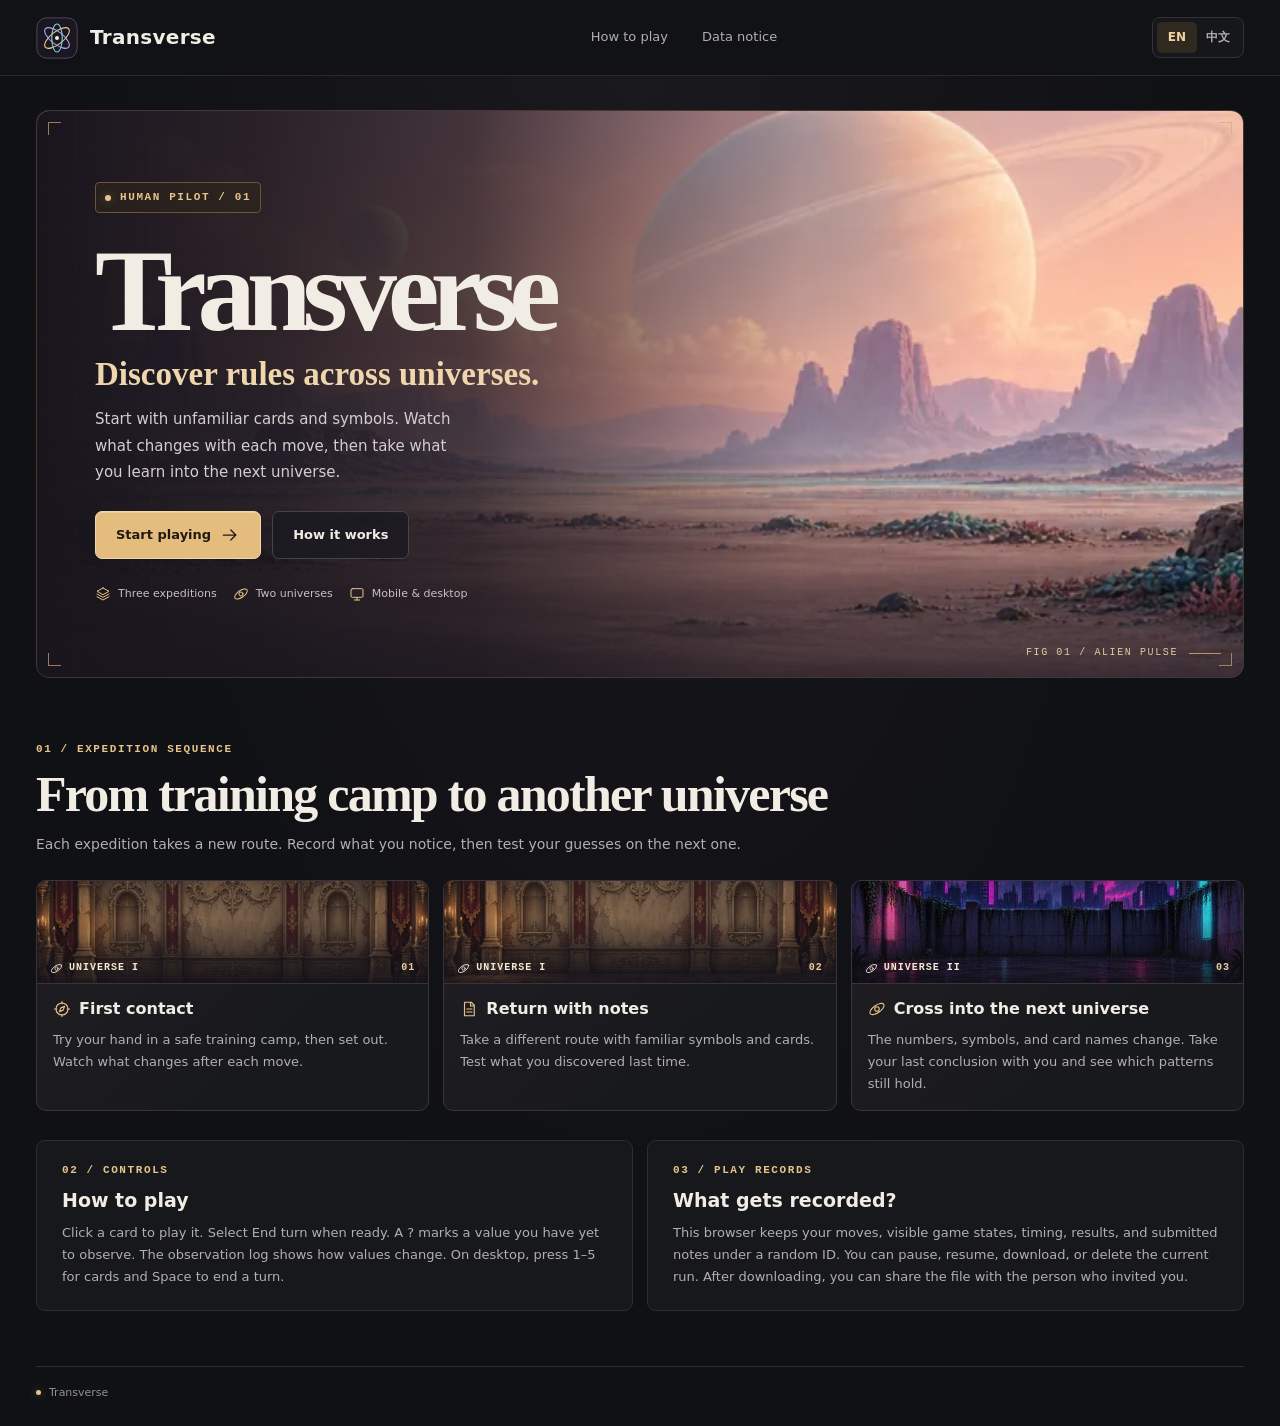
==== commit 257a4b4e: "Keep the reference game style and show language controls during play" ====
--- a/index.html
+++ b/index.html
@@ -14,13 +14,13 @@
   <link rel="stylesheet" href="./world-layout.css?v=7" data-surface-style="cover">
   <link rel="stylesheet" href="./archive-ui/game.css" data-surface-style="game" media="not all">
   <link rel="stylesheet" href="./archive-ui/world-themes.css" data-surface-style="game" media="not all">
-  <link rel="stylesheet" href="./archive-ui/web.css" data-surface-style="game" media="not all">
+  <link rel="stylesheet" href="./archive-ui/web.css?v=11" data-surface-style="game" media="not all">
   <title>Transverse</title>
 </head>
 <body>
   <div id="app"></div>
   <div id="announce" class="sr-only" aria-live="polite"></div>
   <noscript>Enable JavaScript to enter Transverse. 请启用 JavaScript 以进入 Transverse。</noscript>
-  <script type="module" src="./app.mjs?v=10"></script>
+  <script type="module" src="./app.mjs?v=11"></script>
 </body>
 </html>
--- a/archive-ui/web.css
+++ b/archive-ui/web.css
@@ -7,13 +7,13 @@
 .world-backdrop { object-fit: cover; }
 .idol img { width: 100%; height: 100%; object-fit: contain; object-position: center bottom; }
 .sr-only { position: absolute; top: 0; left: 0; width: 1px; height: 1px; overflow: hidden; clip-path: inset(50%); white-space: nowrap; }
-.wordmark, .title-word { text-transform: uppercase; }
+.shell { max-width: none; }
 .web-setup { font-size: var(--small); }
 .web-setup summary { cursor: pointer; }
 .web-setup details p, .web-setup details pre { margin-top: 7px; }
-.setup-line, .language-keys { display: flex; align-items: center; flex-wrap: wrap; gap: 8px; }
-.setup-line { justify-content: space-between; }
-.language-keys [aria-pressed="true"] { border-color: var(--w-accent2); }
+.language-keys { display: flex; align-items: center; flex: 0 0 auto; gap: 4px; }
+.language-keys .key { padding-inline: 8px; }
+.language-keys [aria-pressed="true"] { background: var(--well); border-color: var(--lo) var(--hi) var(--hi) var(--lo); }
 .web-modal {
   width: min(560px, calc(100% - 24px));
   max-height: calc(100% - 24px);
@@ -28,20 +28,26 @@
 .web-modal .primary { margin-left: 0; }
 .empty-hand-text { padding: 8px; color: var(--w-muted); font-size: var(--small); }
 
+@media (min-width: 851px) {
+  .workspace { grid-template-columns: minmax(0, 1fr) minmax(260px, 20.6%); }
+}
+
 @media (max-width: 850px) {
   .workspace { flex: none; grid-template-rows: auto 320px; }
   .stage { min-height: 560px; }
   .viewport { flex: 1 0 170px; }
   .hud, .tray { flex-shrink: 0; }
+  body[data-setup-open="false"] .setup { position: sticky; top: 0; z-index: 5; }
 }
 
 @media (max-width: 520px) {
   .topbar .brand { gap: 7px; }
-  .topbar .wordmark { font-size: clamp(17px, 4.75vw, 26px); letter-spacing: 1px; }
+  .topbar .wordmark { font-size: 26px; }
   .topbar-actions { gap: 4px; margin-left: auto; }
   .topbar-actions .key { padding-inline: 7px; }
   .topbar .brand-emblem { flex: 0 0 13px; height: 16px; }
-  .title-card .title-word { font-size: clamp(28px, 8vw, 48px); letter-spacing: 2px; padding-inline: 14px; }
+  .setup .plate { gap: 6px; }
+  .language-keys .key { padding-inline: 6px; min-height: 32px; }
   .console { flex-wrap: wrap; }
   .commands { gap: 4px; }
   .key.command { min-width: 0; padding-inline: 10px; }
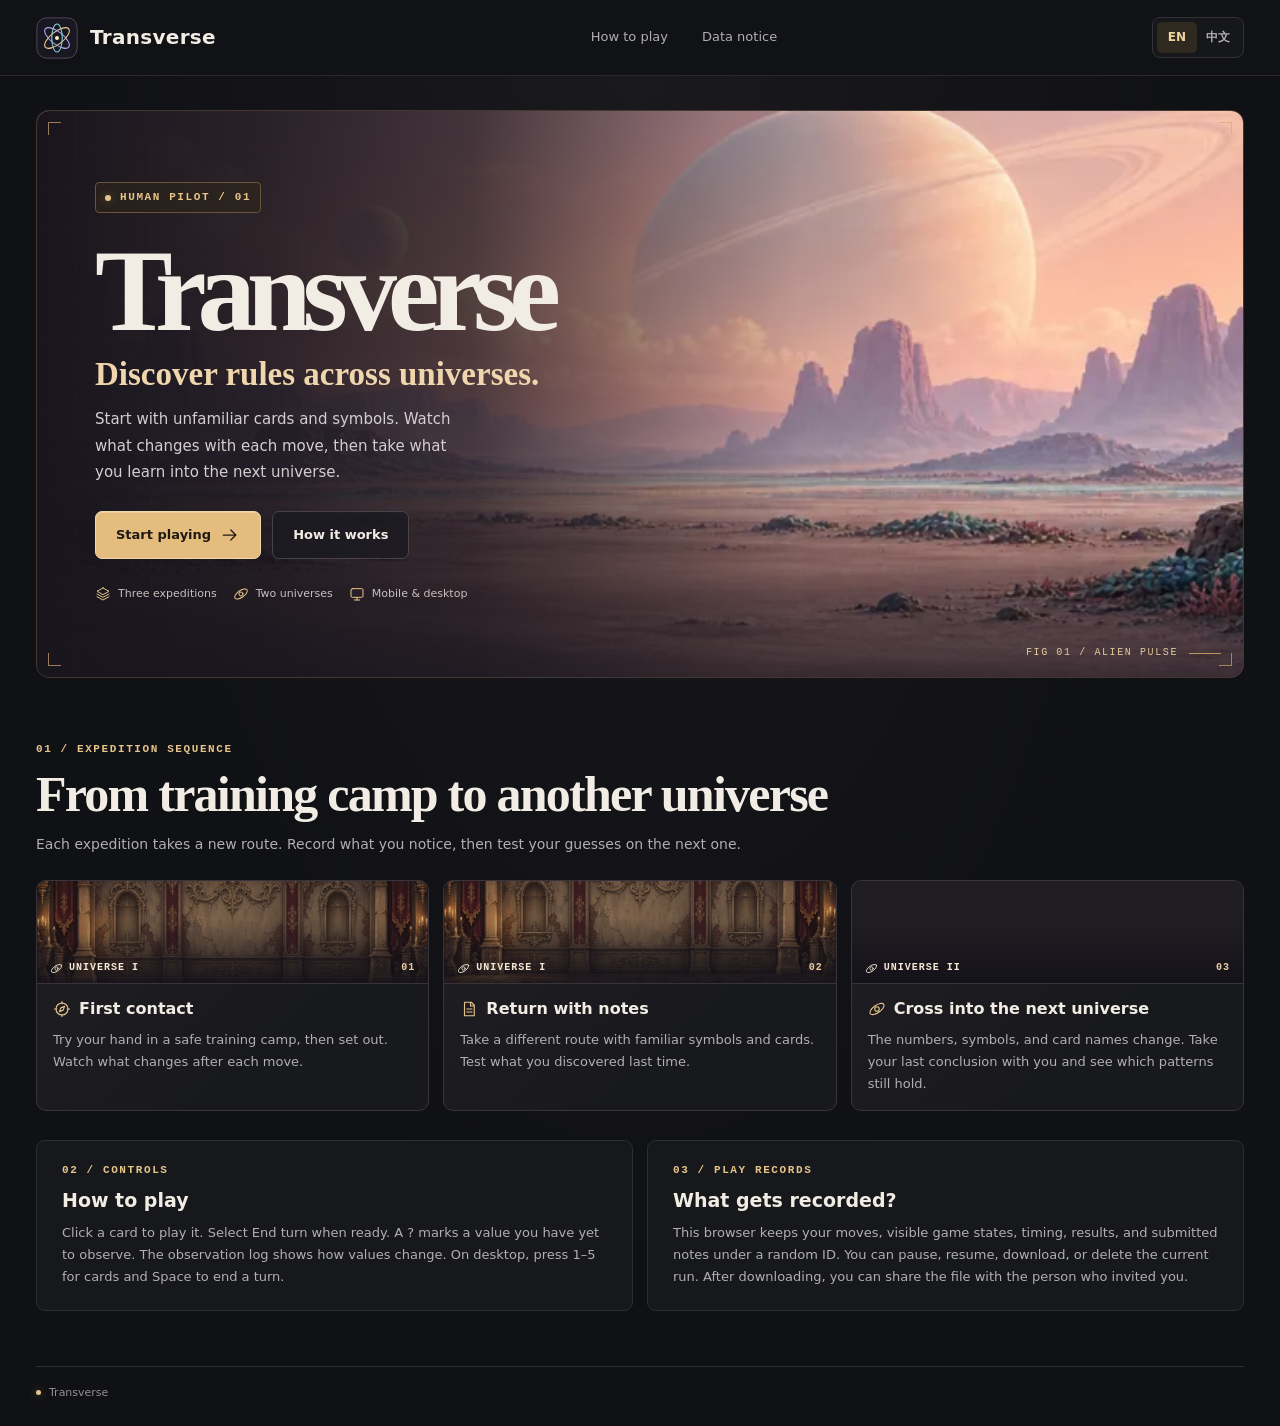
==== commit ed10601f: "Brand the game Transverse and clarify expedition progress" ====
--- a/index.html
+++ b/index.html
@@ -14,13 +14,13 @@
   <link rel="stylesheet" href="./world-layout.css?v=7" data-surface-style="cover">
   <link rel="stylesheet" href="./archive-ui/game.css" data-surface-style="game" media="not all">
   <link rel="stylesheet" href="./archive-ui/world-themes.css" data-surface-style="game" media="not all">
-  <link rel="stylesheet" href="./archive-ui/web.css?v=11" data-surface-style="game" media="not all">
+  <link rel="stylesheet" href="./archive-ui/web.css?v=12" data-surface-style="game" media="not all">
   <title>Transverse</title>
 </head>
 <body>
   <div id="app"></div>
   <div id="announce" class="sr-only" aria-live="polite"></div>
   <noscript>Enable JavaScript to enter Transverse. 请启用 JavaScript 以进入 Transverse。</noscript>
-  <script type="module" src="./app.mjs?v=11"></script>
+  <script type="module" src="./app.mjs?v=12"></script>
 </body>
 </html>
--- a/archive-ui/web.css
+++ b/archive-ui/web.css
@@ -11,6 +11,17 @@
 .web-setup { font-size: var(--small); }
 .web-setup summary { cursor: pointer; }
 .web-setup details p, .web-setup details pre { margin-top: 7px; }
+.run-meta { display: flex; flex: 1 1 auto; align-items: center; flex-wrap: wrap; gap: 4px 12px; min-width: 0; color: var(--w-muted); font-size: var(--tag); letter-spacing: 1px; text-transform: uppercase; }
+.run-meta-item { display: inline-flex; align-items: center; gap: 7px; white-space: nowrap; }
+.run-meta-item + .run-meta-item { padding-inline-start: 12px; border-inline-start: 1px solid var(--lo); }
+.run-meta strong { color: var(--w-ink); font-weight: normal; }
+.universe-code { min-width: 24px; padding: 1px 4px; text-align: center; background: var(--well); border: 1px solid; border-color: var(--lo) var(--hi) var(--hi) var(--lo); }
+.run-count { white-space: nowrap; }
+.run-steps { display: inline-flex; align-items: center; gap: 3px; }
+.run-steps span { width: 8px; height: 6px; border: 1px solid var(--lo); }
+.run-steps [data-step="finished"] { background: var(--w-edge); }
+.run-steps [data-step="current"] { background: var(--w-accent2); border-color: var(--w-muted); }
+.setup-run-id code { margin-inline-start: 5px; font: inherit; overflow-wrap: anywhere; user-select: all; }
 .language-keys { display: flex; align-items: center; flex: 0 0 auto; gap: 4px; }
 .language-keys .key { padding-inline: 8px; }
 .language-keys [aria-pressed="true"] { background: var(--well); border-color: var(--lo) var(--hi) var(--hi) var(--lo); }
@@ -40,13 +51,22 @@
   body[data-setup-open="false"] .setup { position: sticky; top: 0; z-index: 5; }
 }
 
+@media (max-width: 600px) {
+  .topbar .lamp { display: none; }
+  .topbar-actions { margin-inline-start: auto; }
+}
+
 @media (max-width: 520px) {
   .topbar .brand { gap: 7px; }
-  .topbar .wordmark { font-size: 26px; }
+  .topbar .wordmark { font-size: clamp(17px, 4.75vw, 26px); letter-spacing: 1px; }
   .topbar-actions { gap: 4px; margin-left: auto; }
   .topbar-actions .key { padding-inline: 7px; }
   .topbar .brand-emblem { flex: 0 0 13px; height: 16px; }
   .setup .plate { gap: 6px; }
+  .run-meta { gap: 4px 7px; letter-spacing: 0; }
+  .run-meta-item { gap: 4px; }
+  .run-meta-item + .run-meta-item { padding-inline-start: 7px; }
+  .run-steps { display: none; }
   .language-keys .key { padding-inline: 6px; min-height: 32px; }
   .console { flex-wrap: wrap; }
   .commands { gap: 4px; }
@@ -55,3 +75,9 @@
   .setup-footer .primary { margin-left: 0; }
   .web-modal .key { white-space: normal; }
 }
+
+@media (max-width: 375px) {
+  .setup .plate { display: grid; grid-template-columns: 1fr auto; }
+  .run-meta { grid-column: 1 / -1; }
+  .language-keys { justify-self: end; }
+}
